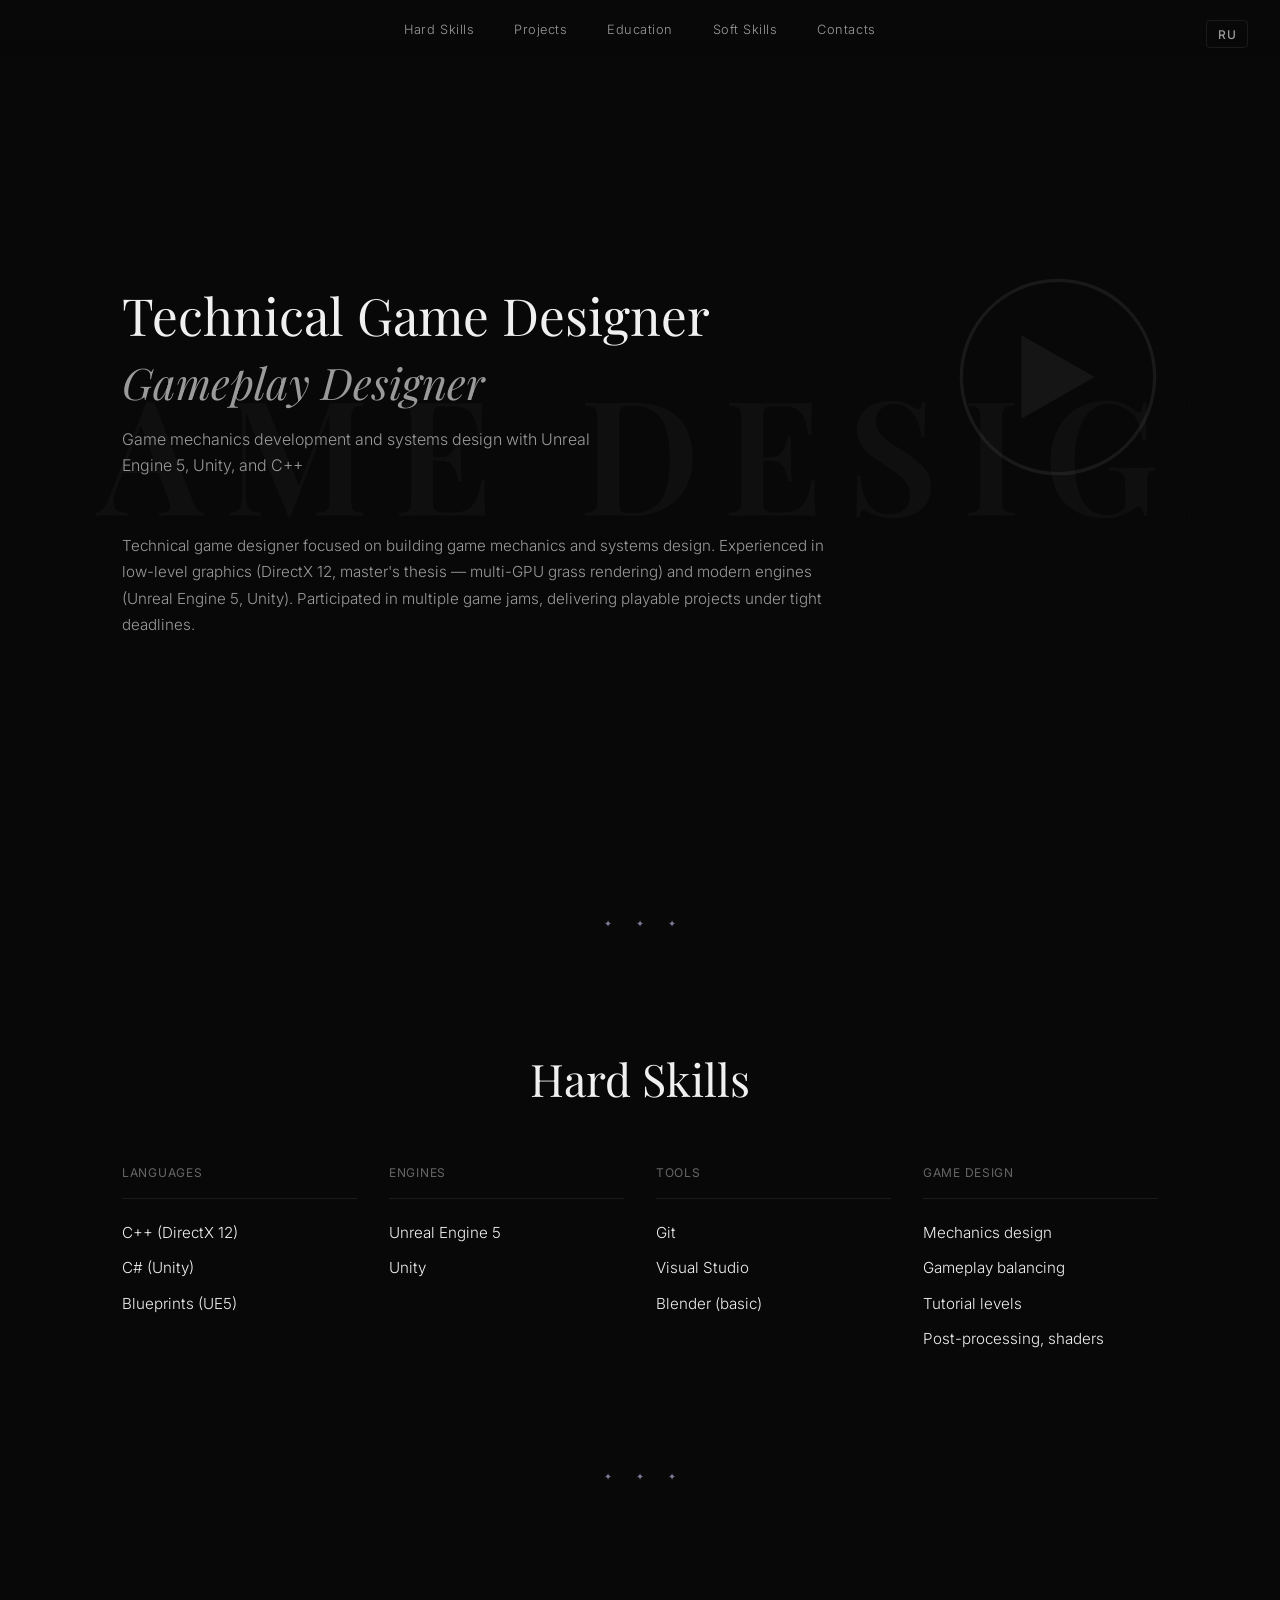
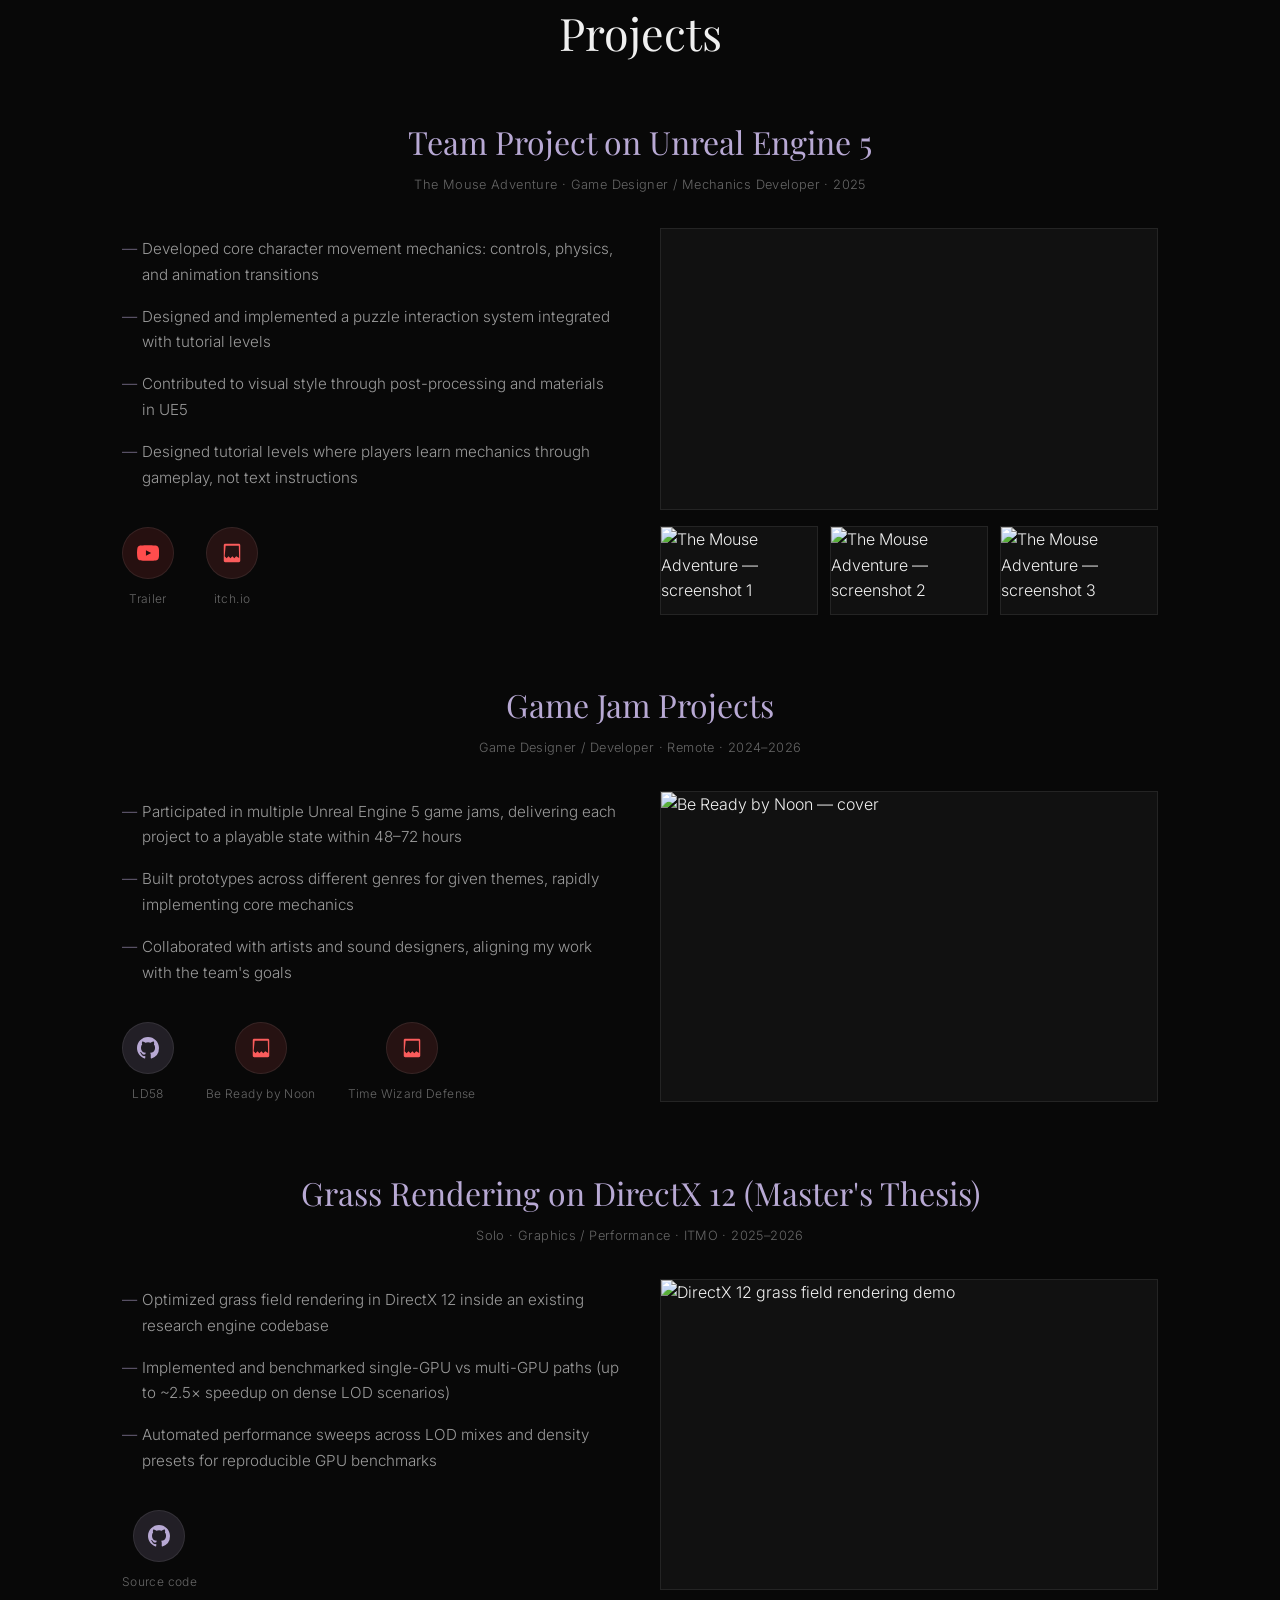
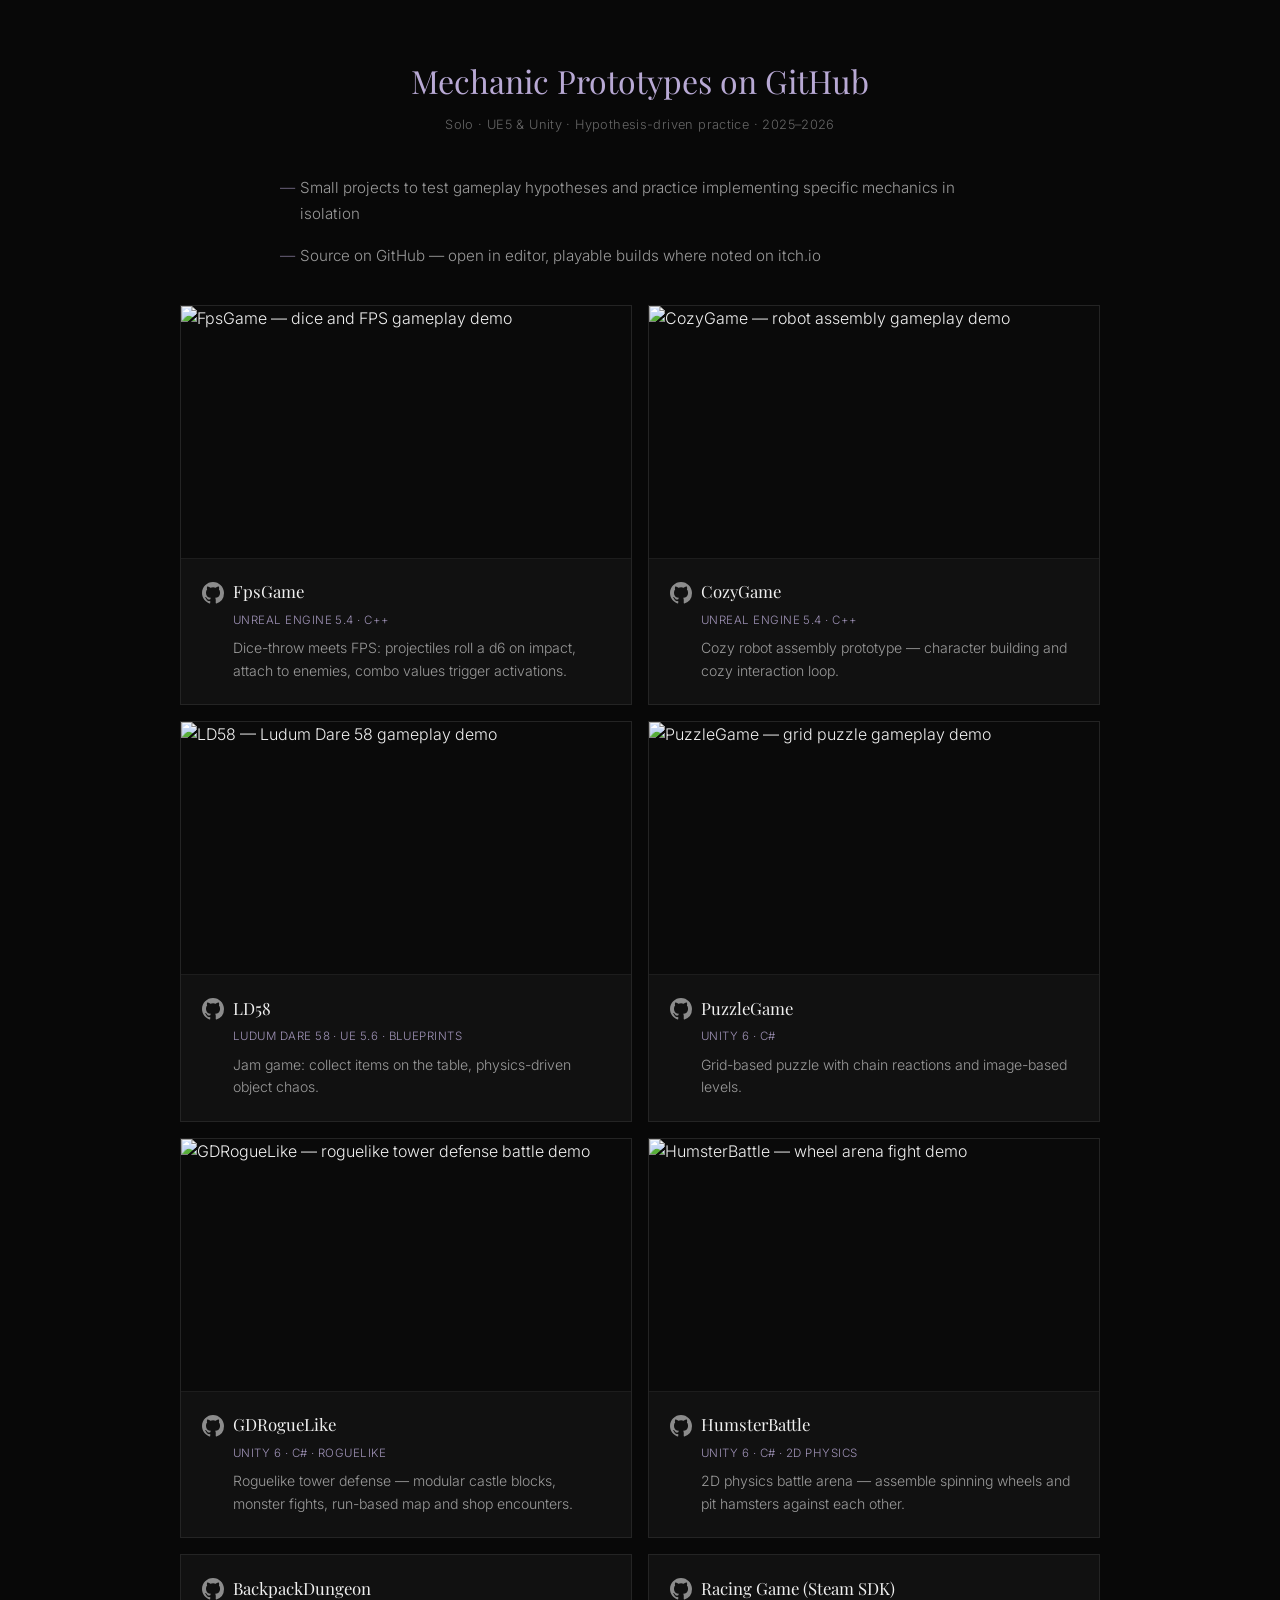
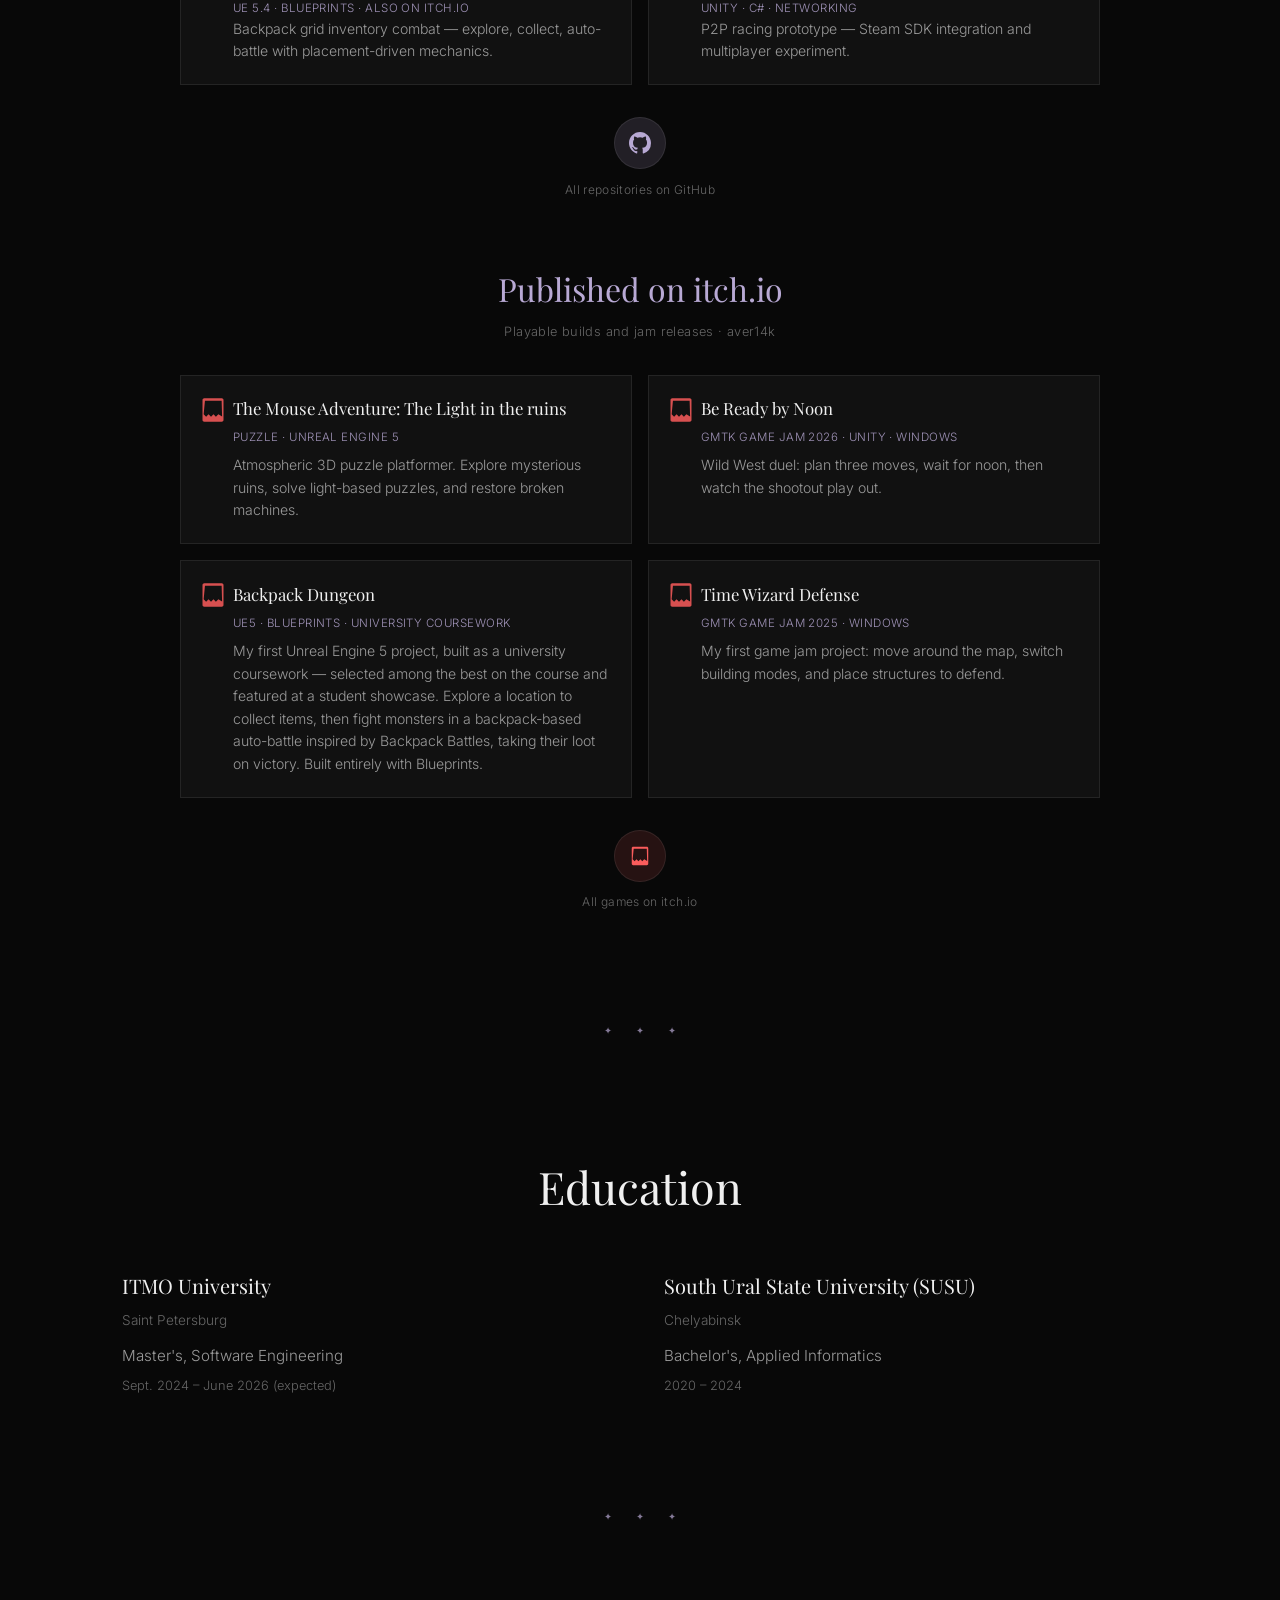
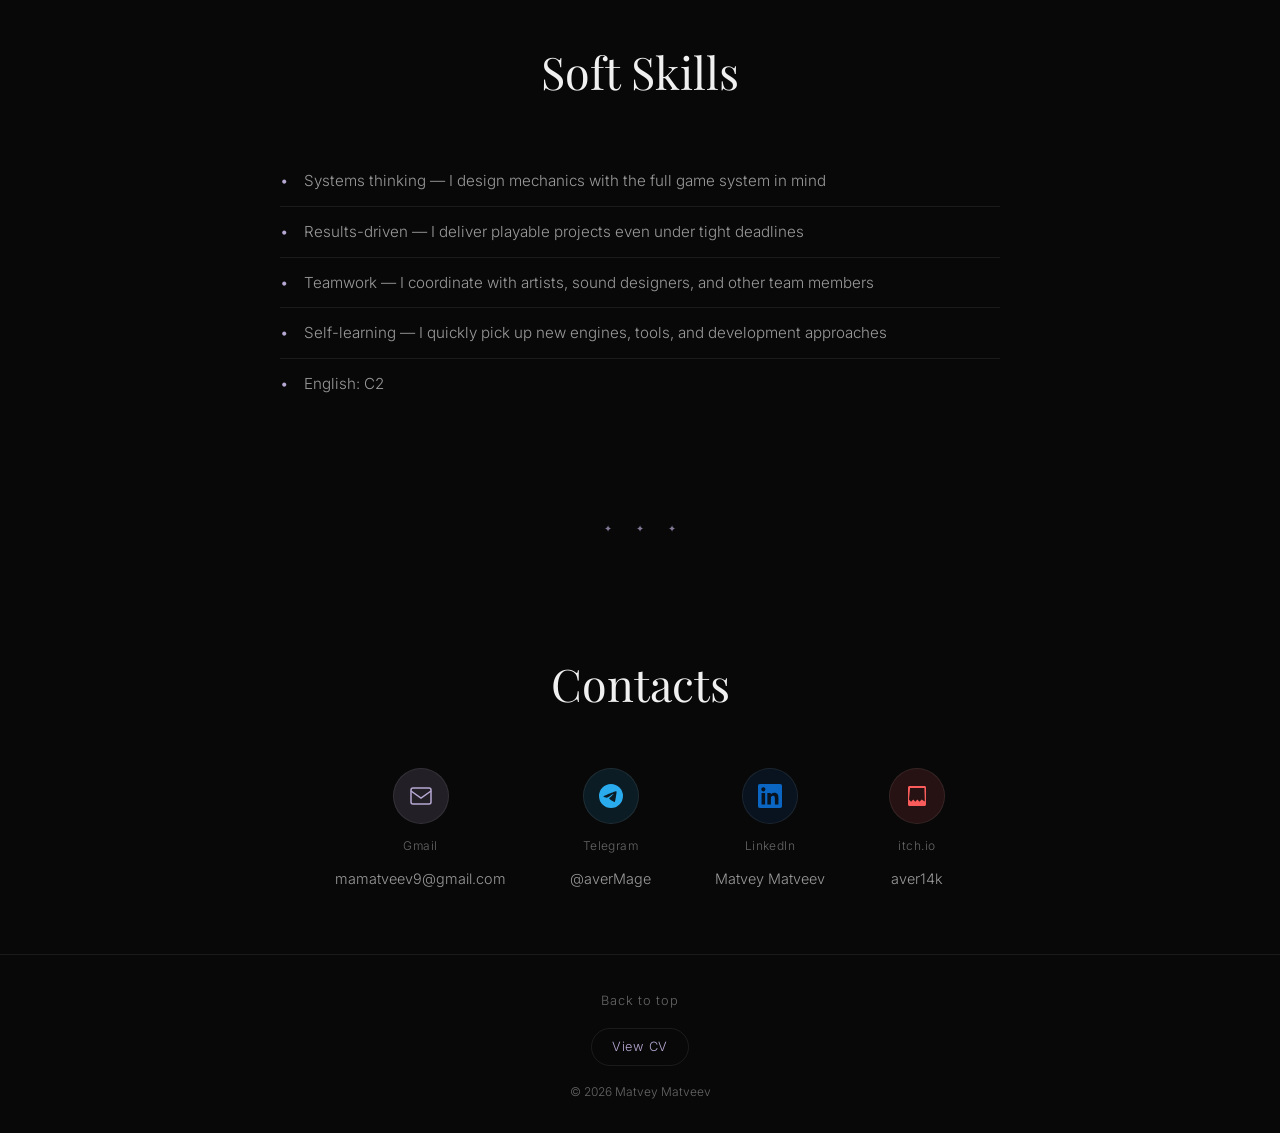
==== index.html @ 239a7ac7 "add new gamejam game mention" ====
<!DOCTYPE html>
<html lang="en">
<head>
  <meta charset="UTF-8">
  <meta name="viewport" content="width=device-width, initial-scale=1.0">
  <meta name="referrer" content="strict-origin-when-cross-origin">
  <title>Matvey Matveev — Gameplay Designer</title>
  <meta name="description" content="Technical game designer focused on game mechanics, Unreal Engine 5, and Unity.">
  <link rel="preconnect" href="https://fonts.googleapis.com">
  <link rel="preconnect" href="https://fonts.gstatic.com" crossorigin>
  <link href="https://fonts.googleapis.com/css2?family=Inter:wght@300;400;500&family=Playfair+Display:ital,wght@0,400;0,600;1,400&display=swap" rel="stylesheet">
  <link rel="stylesheet" href="styles.css">
</head>
<body>
  <header class="header" id="top">
    <button type="button" class="lang-toggle" id="lang-toggle" aria-label="Switch to Russian">RU</button>
    <nav class="nav">
      <a href="#skills" data-i18n-en="Hard Skills" data-i18n-ru="Hard Skills">Hard Skills</a>
      <a href="#projects" data-i18n-en="Projects" data-i18n-ru="Проекты">Projects</a>
      <a href="#education" data-i18n-en="Education" data-i18n-ru="Образование">Education</a>
      <a href="#soft-skills" data-i18n-en="Soft Skills" data-i18n-ru="Soft Skills">Soft Skills</a>
      <a href="#contacts" data-i18n-en="Contacts" data-i18n-ru="Контакты">Contacts</a>
    </nav>
  </header>

  <main>
    <section class="hero">
      <div class="hero__bg-text" aria-hidden="true">GAME DESIGN</div>
      <div class="hero__inner">
        <div class="hero__content">
          <h1 class="hero__title">
            <span data-i18n-en="Technical Game Designer" data-i18n-ru="Технический геймдизайнер">Technical Game Designer</span><br>
            <span class="hero__subtitle" data-i18n-en="Gameplay Designer" data-i18n-ru="Gameplay Designer">Gameplay Designer</span>
          </h1>
          <p class="hero__desc" data-i18n-en="Game mechanics development and systems design with Unreal Engine 5, Unity, and C++" data-i18n-ru="Разработка игровых механик и системный дизайн на Unreal Engine 5, Unity и C++">Game mechanics development and systems design with Unreal Engine 5, Unity, and C++</p>
        </div>
        <div class="hero__logo" aria-hidden="true">
          <svg viewBox="0 0 120 120" fill="none" xmlns="http://www.w3.org/2000/svg">
            <circle cx="60" cy="60" r="58" stroke="currentColor" stroke-width="2" opacity="0.3"/>
            <path d="M38 35 L82 60 L38 85 Z" fill="currentColor" opacity="0.25"/>
          </svg>
        </div>
      </div>
      <p class="hero__bio" data-i18n-en="Technical game designer focused on building game mechanics and systems design. Experienced in low-level graphics (DirectX 12, master's thesis — multi-GPU grass rendering) and modern engines (Unreal Engine 5, Unity). Participated in multiple game jams, delivering playable projects under tight deadlines." data-i18n-ru="Технический геймдизайнер с фокусом на разработку игровых механик и системный дизайн. Имею опыт низкоуровневой графики (DirectX 12, диплом — multi-GPU рендер травы) и работы с современными движками (Unreal Engine 5, Unity). Участвовал в нескольких геймджемах, где доводил проекты до играбельного состояния в условиях жёстких дедлайнов.">Technical game designer focused on building game mechanics and systems design. Experienced in low-level graphics (DirectX 12, master's thesis — multi-GPU grass rendering) and modern engines (Unreal Engine 5, Unity). Participated in multiple game jams, delivering playable projects under tight deadlines.</p>
    </section>

    <div class="divider" aria-hidden="true">
      <span>✦</span><span>✦</span><span>✦</span>
    </div>

    <section class="section" id="skills">
      <h2 class="section__title" data-i18n-en="Hard Skills" data-i18n-ru="Hard Skills">Hard Skills</h2>
      <div class="skills-grid">
        <div class="skills-col">
          <h3 class="skills-col__head" data-i18n-en="Languages" data-i18n-ru="Языки">Languages</h3>
          <ul>
            <li>C++ (DirectX 12)</li>
            <li>C# (Unity)</li>
            <li>Blueprints (UE5)</li>
          </ul>
        </div>
        <div class="skills-col">
          <h3 class="skills-col__head" data-i18n-en="Engines" data-i18n-ru="Движки">Engines</h3>
          <ul>
            <li>Unreal Engine 5</li>
            <li>Unity</li>
          </ul>
        </div>
        <div class="skills-col">
          <h3 class="skills-col__head" data-i18n-en="Tools" data-i18n-ru="Инструменты">Tools</h3>
          <ul>
            <li>Git</li>
            <li>Visual Studio</li>
            <li data-i18n-en="Blender (basic)" data-i18n-ru="Blender (базово)">Blender (basic)</li>
          </ul>
        </div>
        <div class="skills-col">
          <h3 class="skills-col__head" data-i18n-en="Game Design" data-i18n-ru="Геймдизайн">Game Design</h3>
          <ul>
            <li data-i18n-en="Mechanics design" data-i18n-ru="Проектирование механик">Mechanics design</li>
            <li data-i18n-en="Gameplay balancing" data-i18n-ru="Балансировка геймплея">Gameplay balancing</li>
            <li data-i18n-en="Tutorial levels" data-i18n-ru="Обучающие уровни">Tutorial levels</li>
            <li data-i18n-en="Post-processing, shaders" data-i18n-ru="Пост-процессинг, шейдеры">Post-processing, shaders</li>
          </ul>
        </div>
      </div>
    </section>

    <div class="divider" aria-hidden="true">
      <span>✦</span><span>✦</span><span>✦</span>
    </div>

    <section class="section" id="projects">
      <h2 class="section__title" data-i18n-en="Projects" data-i18n-ru="Проекты">Projects</h2>

      <article class="project project--featured">
        <h3 class="project__title" data-i18n-en="Team Project on Unreal Engine 5" data-i18n-ru="Командный проект на Unreal Engine 5">Team Project on Unreal Engine 5</h3>
        <div class="project__meta" data-i18n-en="The Mouse Adventure · Game Designer / Mechanics Developer · 2025" data-i18n-ru="The Mouse Adventure · Геймдизайнер / Разработчик механик · 2025">The Mouse Adventure · Game Designer / Mechanics Developer · 2025</div>
        <div class="project__grid">
          <div class="project__body">
            <ul class="project__list">
              <li data-i18n-en="Developed core character movement mechanics: controls, physics, and animation transitions" data-i18n-ru="Разработал ключевые механики передвижения персонажа: управление, физика и анимационные переходы">Developed core character movement mechanics: controls, physics, and animation transitions</li>
              <li data-i18n-en="Designed and implemented a puzzle interaction system integrated with tutorial levels" data-i18n-ru="Спроектировал и реализовал систему взаимодействия с головоломками и пазлами">Designed and implemented a puzzle interaction system integrated with tutorial levels</li>
              <li data-i18n-en="Contributed to visual style through post-processing and materials in UE5" data-i18n-ru="Участвовал в настройке визуального стиля через пост-процессинг и материалы в UE5">Contributed to visual style through post-processing and materials in UE5</li>
              <li data-i18n-en="Designed tutorial levels where players learn mechanics through gameplay, not text instructions" data-i18n-ru="Создал дизайн обучающих уровней — игрок осваивает механики через геймплей, а не текстовые инструкции">Designed tutorial levels where players learn mechanics through gameplay, not text instructions</li>
            </ul>
            <div class="project__links">
              <a href="https://www.youtube.com/watch?v=fF6nsVLADtg" class="project-link" target="_blank" rel="noopener noreferrer">
                <span class="project-link__icon project-link__icon--youtube" aria-hidden="true">
                  <svg viewBox="0 0 24 24" fill="currentColor"><path d="M23.5 6.2a3 3 0 00-2.1-2.1C19.5 3.5 12 3.5 12 3.5s-7.5 0-9.4.6A3 3 0 00.5 6.2 31.5 31.5 0 000 12a31.5 31.5 0 00.6 5.8 3 3 0 002.1 2.1c1.9.6 9.4.6 9.4.6s7.5 0 9.4-.6a3 3 0 002.1-2.1 31.5 31.5 0 00.6-5.8 31.5 31.5 0 00-.6-5.8zM9.75 15.02V8.98L15.5 12l-5.75 3.02z"/></svg>
                </span>
                <span data-i18n-en="Trailer" data-i18n-ru="Трейлер">Trailer</span>
              </a>
              <a href="https://aver14k.itch.io/the-mouse-adventure-the-light-in-the-ruins" class="project-link" target="_blank" rel="noopener noreferrer">
                <span class="project-link__icon project-link__icon--itch" aria-hidden="true">
                  <svg viewBox="0 0 24 24" fill="currentColor"><path d="M4.5 2C3.67 2 3 2.67 3 3.5v17c0 .83.67 1.5 1.5 1.5h15c.83 0 1.5-.67 1.5-1.5v-17c0-.83-.67-1.5-1.5-1.5h-15zm1.1 2h13.8l.4 13.5-3.2-1.9-2.1 2.2-2.1-2.2-2.1 2.2-2.1-2.2-2.1 2.2-2.1-2.2L5.1 4z"/></svg>
                </span>
                <span data-i18n-en="itch.io" data-i18n-ru="itch.io">itch.io</span>
              </a>
            </div>
          </div>
          <div class="project__media">
            <div class="video-wrapper">
              <iframe
                src="https://www.youtube.com/embed/fF6nsVLADtg?rel=0&html5=1"
                title="Team project on Unreal Engine 5 trailer"
                data-i18n-title-en="Team project on Unreal Engine 5 trailer"
                data-i18n-title-ru="Трейлер командного проекта на Unreal Engine 5"
                allow="accelerometer; autoplay; clipboard-write; encrypted-media; gyroscope; picture-in-picture; web-share"
                allowfullscreen
                referrerpolicy="strict-origin-when-cross-origin"
              ></iframe>
            </div>
            <div class="project__gallery project__gallery--compact">
              <img src="https://img.youtube.com/vi/fF6nsVLADtg/maxresdefault.jpg" alt="The Mouse Adventure — screenshot 1" loading="lazy">
              <img src="https://img.youtube.com/vi/fF6nsVLADtg/1.jpg" alt="The Mouse Adventure — screenshot 2" loading="lazy">
              <img src="https://img.youtube.com/vi/fF6nsVLADtg/2.jpg" alt="The Mouse Adventure — screenshot 3" loading="lazy">
            </div>
          </div>
        </div>
      </article>

      <article class="project">
        <h3 class="project__title" data-i18n-en="Game Jam Projects" data-i18n-ru="Геймджем-проекты">Game Jam Projects</h3>
        <div class="project__meta" data-i18n-en="Game Designer / Developer · Remote · 2024–2026" data-i18n-ru="Геймдизайнер / Разработчик · Удалённо · 2024–2026">Game Designer / Developer · Remote · 2024–2026</div>
        <div class="project__grid">
          <div class="project__body">
            <ul class="project__list">
              <li data-i18n-en="Participated in multiple Unreal Engine 5 game jams, delivering each project to a playable state within 48–72 hours" data-i18n-ru="Участвовал в нескольких геймджемах на Unreal Engine 5, каждый проект доведён до играбельного состояния за 48–72 часа">Participated in multiple Unreal Engine 5 game jams, delivering each project to a playable state within 48–72 hours</li>
              <li data-i18n-en="Built prototypes across different genres for given themes, rapidly implementing core mechanics" data-i18n-ru="Разрабатывал прототипы в разных жанрах под заданные темы, быстро реализуя ключевые механики">Built prototypes across different genres for given themes, rapidly implementing core mechanics</li>
              <li data-i18n-en="Collaborated with artists and sound designers, aligning my work with the team's goals" data-i18n-ru="Работал в команде, синхронизируя свою часть с задачами художников и звукорежиссёров">Collaborated with artists and sound designers, aligning my work with the team's goals</li>
            </ul>
            <div class="project__links">
              <a href="https://github.com/averseble/LD58" class="project-link" target="_blank" rel="noopener noreferrer">
                <span class="project-link__icon" aria-hidden="true">
                  <svg viewBox="0 0 24 24" fill="currentColor"><path d="M12 0C5.37 0 0 5.37 0 12c0 5.3 3.44 9.8 8.2 11.39.6.11.82-.26.82-.58 0-.29-.01-1.05-.02-2.06-3.34.73-4.04-1.61-4.04-1.61-.55-1.39-1.34-1.76-1.34-1.76-1.1-.75.08-.74.08-.74 1.22.09 1.86 1.25 1.86 1.25 1.08 1.85 2.83 1.32 3.52 1.01.11-.78.42-1.32.76-1.62-2.67-.3-5.47-1.33-5.47-5.93 0-1.31.47-2.38 1.24-3.22-.12-.3-.54-1.52.12-3.17 0 0 1.01-.32 3.3 1.23a11.5 11.5 0 016 0c2.29-1.55 3.3-1.23 3.3-1.23.66 1.65.24 2.87.12 3.17.77.84 1.24 1.91 1.24 3.22 0 4.61-2.81 5.62-5.49 5.92.43.37.81 1.1.81 2.22 0 1.6-.01 2.9-.01 3.3 0 .32.22.69.83.58A12.01 12.01 0 0024 12c0-6.63-5.37-12-12-12z"/></svg>
                </span>
                <span>LD58</span>
              </a>
              <a href="https://aver14k.itch.io/be-ready-by-noon" class="project-link" target="_blank" rel="noopener noreferrer">
                <span class="project-link__icon project-link__icon--itch" aria-hidden="true">
                  <svg viewBox="0 0 24 24" fill="currentColor"><path d="M4.5 2C3.67 2 3 2.67 3 3.5v17c0 .83.67 1.5 1.5 1.5h15c.83 0 1.5-.67 1.5-1.5v-17c0-.83-.67-1.5-1.5-1.5h-15zm1.1 2h13.8l.4 13.5-3.2-1.9-2.1 2.2-2.1-2.2-2.1 2.2-2.1-2.2-2.1 2.2-2.1-2.2L5.1 4z"/></svg>
                </span>
                <span>Be Ready by Noon</span>
              </a>
              <a href="https://aver14k.itch.io/time-wizard-defense" class="project-link" target="_blank" rel="noopener noreferrer">
                <span class="project-link__icon project-link__icon--itch" aria-hidden="true">
                  <svg viewBox="0 0 24 24" fill="currentColor"><path d="M4.5 2C3.67 2 3 2.67 3 3.5v17c0 .83.67 1.5 1.5 1.5h15c.83 0 1.5-.67 1.5-1.5v-17c0-.83-.67-1.5-1.5-1.5h-15zm1.1 2h13.8l.4 13.5-3.2-1.9-2.1 2.2-2.1-2.2-2.1 2.2-2.1-2.2-2.1 2.2-2.1-2.2L5.1 4z"/></svg>
                </span>
                <span>Time Wizard Defense</span>
              </a>
            </div>
          </div>
          <div class="project__media">
            <div class="project__gallery project__gallery--single">
              <img src="https://img.itch.zone/aW1nLzI4ODA3MzA0LnBuZw==/original/D%2Bcecv.png" alt="Be Ready by Noon — cover" loading="lazy">
            </div>
          </div>
        </div>
      </article>

      <article class="project">
        <h3 class="project__title" data-i18n-en="Grass Rendering on DirectX 12 (Master's Thesis)" data-i18n-ru="Рендеринг травы на DirectX 12 (диплом)">Grass Rendering on DirectX 12 (Master's Thesis)</h3>
        <div class="project__meta" data-i18n-en="Solo · Graphics / Performance · ITMO · 2025–2026" data-i18n-ru="Самостоятельно · Графика / Производительность · ИТМО · 2025–2026">Solo · Graphics / Performance · ITMO · 2025–2026</div>
        <div class="project__grid">
          <div class="project__body">
            <ul class="project__list">
              <li data-i18n-en="Optimized grass field rendering in DirectX 12 inside an existing research engine codebase" data-i18n-ru="Оптимизировал рендеринг травяных полей на DirectX 12 в чужом исследовательском движке">Optimized grass field rendering in DirectX 12 inside an existing research engine codebase</li>
              <li data-i18n-en="Implemented and benchmarked single-GPU vs multi-GPU paths (up to ~2.5× speedup on dense LOD scenarios)" data-i18n-ru="Реализовал и сравнил single-GPU и multi-GPU (до ~2.5× на плотных LOD-сценариях)">Implemented and benchmarked single-GPU vs multi-GPU paths (up to ~2.5× speedup on dense LOD scenarios)</li>
              <li data-i18n-en="Automated performance sweeps across LOD mixes and density presets for reproducible GPU benchmarks" data-i18n-ru="Автоматизировал perf-sweep по LOD и плотности для воспроизводимых GPU-бенчмарков">Automated performance sweeps across LOD mixes and density presets for reproducible GPU benchmarks</li>
            </ul>
            <div class="project__links">
              <a href="https://github.com/averseble/Multi-GPU-Render-DX12-master" class="project-link" target="_blank" rel="noopener noreferrer">
                <span class="project-link__icon" aria-hidden="true">
                  <svg viewBox="0 0 24 24" fill="currentColor"><path d="M12 0C5.37 0 0 5.37 0 12c0 5.3 3.44 9.8 8.2 11.39.6.11.82-.26.82-.58 0-.29-.01-1.05-.02-2.06-3.34.73-4.04-1.61-4.04-1.61-.55-1.39-1.34-1.76-1.34-1.76-1.1-.75.08-.74.08-.74 1.22.09 1.86 1.25 1.86 1.25 1.08 1.85 2.83 1.32 3.52 1.01.11-.78.42-1.32.76-1.62-2.67-.3-5.47-1.33-5.47-5.93 0-1.31.47-2.38 1.24-3.22-.12-.3-.54-1.52.12-3.17 0 0 1.01-.32 3.3 1.23a11.5 11.5 0 016 0c2.29-1.55 3.3-1.23 3.3-1.23.66 1.65.24 2.87.12 3.17.77.84 1.24 1.91 1.24 3.22 0 4.61-2.81 5.62-5.49 5.92.43.37.81 1.1.81 2.22 0 1.6-.01 2.9-.01 3.3 0 .32.22.69.83.58A12.01 12.01 0 0024 12c0-6.63-5.37-12-12-12z"/></svg>
                </span>
                <span data-i18n-en="Source code" data-i18n-ru="Исходный код">Source code</span>
              </a>
            </div>
          </div>
          <div class="project__media">
            <div class="project__gallery project__gallery--single">
              <img src="https://github.com/user-attachments/assets/408b4aaf-7d13-4f00-9cfc-66b44cdf1a80" alt="DirectX 12 grass field rendering demo" loading="lazy">
            </div>
          </div>
        </div>
      </article>

      <article class="project">
        <h3 class="project__title" data-i18n-en="Mechanic Prototypes on GitHub" data-i18n-ru="Прототипы механик на GitHub">Mechanic Prototypes on GitHub</h3>
        <div class="project__meta" data-i18n-en="Solo · UE5 &amp; Unity · Hypothesis-driven practice · 2025–2026" data-i18n-ru="Самостоятельно · UE5 и Unity · Проверка гипотез · 2025–2026">Solo · UE5 &amp; Unity · Hypothesis-driven practice · 2025–2026</div>
        <div class="project__body project__body--full">
          <ul class="project__list">
            <li data-i18n-en="Small projects to test gameplay hypotheses and practice implementing specific mechanics in isolation" data-i18n-ru="Небольшие проекты для проверки гипотез и отработки конкретных механик в изоляции">Small projects to test gameplay hypotheses and practice implementing specific mechanics in isolation</li>
            <li data-i18n-en="Source on GitHub — open in editor, playable builds where noted on itch.io" data-i18n-ru="Исходники на GitHub — открываются в редакторе, играбельные сборки где указано на itch.io">Source on GitHub — open in editor, playable builds where noted on itch.io</li>
          </ul>
        </div>
        <div class="repo-grid">
          <a href="https://github.com/averseble/FpsGame" class="repo-card" target="_blank" rel="noopener noreferrer">
            <div class="repo-card__media">
              <img src="https://raw.githubusercontent.com/averseble/FpsGame/main/screenshots/fpsGif.gif" alt="FpsGame — dice and FPS gameplay demo" loading="lazy">
            </div>
            <div class="repo-card__body">
              <span class="repo-card__badge" aria-hidden="true">
                <svg viewBox="0 0 24 24" fill="currentColor"><path d="M12 0C5.37 0 0 5.37 0 12c0 5.3 3.44 9.8 8.2 11.39.6.11.82-.26.82-.58 0-.29-.01-1.05-.02-2.06-3.34.73-4.04-1.61-4.04-1.61-.55-1.39-1.34-1.76-1.34-1.76-1.1-.75.08-.74.08-.74 1.22.09 1.86 1.25 1.86 1.25 1.08 1.85 2.83 1.32 3.52 1.01.11-.78.42-1.32.76-1.62-2.67-.3-5.47-1.33-5.47-5.93 0-1.31.47-2.38 1.24-3.22-.12-.3-.54-1.52.12-3.17 0 0 1.01-.32 3.3 1.23a11.5 11.5 0 016 0c2.29-1.55 3.3-1.23 3.3-1.23.66 1.65.24 2.87.12 3.17.77.84 1.24 1.91 1.24 3.22 0 4.61-2.81 5.62-5.49 5.92.43.37.81 1.1.81 2.22 0 1.6-.01 2.9-.01 3.3 0 .32.22.69.83.58A12.01 12.01 0 0024 12c0-6.63-5.37-12-12-12z"/></svg>
              </span>
              <h4 class="repo-card__title">FpsGame</h4>
              <p class="repo-card__tags" data-i18n-en="Unreal Engine 5.4 · C++" data-i18n-ru="Unreal Engine 5.4 · C++">Unreal Engine 5.4 · C++</p>
              <p class="repo-card__desc" data-i18n-en="Dice-throw meets FPS: projectiles roll a d6 on impact, attach to enemies, combo values trigger activations." data-i18n-ru="Кубик + шутер: снаряды бросают d6 при попадании, крепятся к врагам, комбо значений запускает эффекты.">Dice-throw meets FPS: projectiles roll a d6 on impact, attach to enemies, combo values trigger activations.</p>
            </div>
          </a>
          <a href="https://github.com/averseble/CozyGame" class="repo-card" target="_blank" rel="noopener noreferrer">
            <div class="repo-card__media">
              <img src="https://raw.githubusercontent.com/averseble/CozyGame/main/screenshots/cozyDemoGif.gif" alt="CozyGame — robot assembly gameplay demo" loading="lazy">
            </div>
            <div class="repo-card__body">
              <span class="repo-card__badge" aria-hidden="true">
                <svg viewBox="0 0 24 24" fill="currentColor"><path d="M12 0C5.37 0 0 5.37 0 12c0 5.3 3.44 9.8 8.2 11.39.6.11.82-.26.82-.58 0-.29-.01-1.05-.02-2.06-3.34.73-4.04-1.61-4.04-1.61-.55-1.39-1.34-1.76-1.34-1.76-1.1-.75.08-.74.08-.74 1.22.09 1.86 1.25 1.86 1.25 1.08 1.85 2.83 1.32 3.52 1.01.11-.78.42-1.32.76-1.62-2.67-.3-5.47-1.33-5.47-5.93 0-1.31.47-2.38 1.24-3.22-.12-.3-.54-1.52.12-3.17 0 0 1.01-.32 3.3 1.23a11.5 11.5 0 016 0c2.29-1.55 3.3-1.23 3.3-1.23.66 1.65.24 2.87.12 3.17.77.84 1.24 1.91 1.24 3.22 0 4.61-2.81 5.62-5.49 5.92.43.37.81 1.1.81 2.22 0 1.6-.01 2.9-.01 3.3 0 .32.22.69.83.58A12.01 12.01 0 0024 12c0-6.63-5.37-12-12-12z"/></svg>
              </span>
              <h4 class="repo-card__title">CozyGame</h4>
              <p class="repo-card__tags" data-i18n-en="Unreal Engine 5.4 · C++" data-i18n-ru="Unreal Engine 5.4 · C++">Unreal Engine 5.4 · C++</p>
              <p class="repo-card__desc" data-i18n-en="Cozy robot assembly prototype — character building and cozy interaction loop." data-i18n-ru="Уютный прототип сборки робота — конструирование персонажа и cozy-геймплей.">Cozy robot assembly prototype — character building and cozy interaction loop.</p>
            </div>
          </a>
          <a href="https://github.com/averseble/LD58" class="repo-card" target="_blank" rel="noopener noreferrer">
            <div class="repo-card__media">
              <img src="https://raw.githubusercontent.com/averseble/LD58/main/ld58%20gif.gif" alt="LD58 — Ludum Dare 58 gameplay demo" loading="lazy">
            </div>
            <div class="repo-card__body">
              <span class="repo-card__badge" aria-hidden="true">
                <svg viewBox="0 0 24 24" fill="currentColor"><path d="M12 0C5.37 0 0 5.37 0 12c0 5.3 3.44 9.8 8.2 11.39.6.11.82-.26.82-.58 0-.29-.01-1.05-.02-2.06-3.34.73-4.04-1.61-4.04-1.61-.55-1.39-1.34-1.76-1.34-1.76-1.1-.75.08-.74.08-.74 1.22.09 1.86 1.25 1.86 1.25 1.08 1.85 2.83 1.32 3.52 1.01.11-.78.42-1.32.76-1.62-2.67-.3-5.47-1.33-5.47-5.93 0-1.31.47-2.38 1.24-3.22-.12-.3-.54-1.52.12-3.17 0 0 1.01-.32 3.3 1.23a11.5 11.5 0 016 0c2.29-1.55 3.3-1.23 3.3-1.23.66 1.65.24 2.87.12 3.17.77.84 1.24 1.91 1.24 3.22 0 4.61-2.81 5.62-5.49 5.92.43.37.81 1.1.81 2.22 0 1.6-.01 2.9-.01 3.3 0 .32.22.69.83.58A12.01 12.01 0 0024 12c0-6.63-5.37-12-12-12z"/></svg>
              </span>
              <h4 class="repo-card__title">LD58</h4>
              <p class="repo-card__tags" data-i18n-en="Ludum Dare 58 · UE 5.6 · Blueprints" data-i18n-ru="Ludum Dare 58 · UE 5.6 · Blueprints">Ludum Dare 58 · UE 5.6 · Blueprints</p>
              <p class="repo-card__desc" data-i18n-en="Jam game: collect items on the table, physics-driven object chaos." data-i18n-ru="Джем: сбор предметов на столе, физический хаос объектов.">Jam game: collect items on the table, physics-driven object chaos.</p>
            </div>
          </a>
          <a href="https://github.com/averseble/PuzzleGame" class="repo-card" target="_blank" rel="noopener noreferrer">
            <div class="repo-card__media">
              <img src="https://raw.githubusercontent.com/averseble/PuzzleGame/main/screenshots/puzzleDemo.gif" alt="PuzzleGame — grid puzzle gameplay demo" loading="lazy">
            </div>
            <div class="repo-card__body">
              <span class="repo-card__badge" aria-hidden="true">
                <svg viewBox="0 0 24 24" fill="currentColor"><path d="M12 0C5.37 0 0 5.37 0 12c0 5.3 3.44 9.8 8.2 11.39.6.11.82-.26.82-.58 0-.29-.01-1.05-.02-2.06-3.34.73-4.04-1.61-4.04-1.61-.55-1.39-1.34-1.76-1.34-1.76-1.1-.75.08-.74.08-.74 1.22.09 1.86 1.25 1.86 1.25 1.08 1.85 2.83 1.32 3.52 1.01.11-.78.42-1.32.76-1.62-2.67-.3-5.47-1.33-5.47-5.93 0-1.31.47-2.38 1.24-3.22-.12-.3-.54-1.52.12-3.17 0 0 1.01-.32 3.3 1.23a11.5 11.5 0 016 0c2.29-1.55 3.3-1.23 3.3-1.23.66 1.65.24 2.87.12 3.17.77.84 1.24 1.91 1.24 3.22 0 4.61-2.81 5.62-5.49 5.92.43.37.81 1.1.81 2.22 0 1.6-.01 2.9-.01 3.3 0 .32.22.69.83.58A12.01 12.01 0 0024 12c0-6.63-5.37-12-12-12z"/></svg>
              </span>
              <h4 class="repo-card__title">PuzzleGame</h4>
              <p class="repo-card__tags" data-i18n-en="Unity 6 · C#" data-i18n-ru="Unity 6 · C#">Unity 6 · C#</p>
              <p class="repo-card__desc" data-i18n-en="Grid-based puzzle with chain reactions and image-based levels." data-i18n-ru="Сеточная головоломка с цепными реакциями и уровнями на основе изображений.">Grid-based puzzle with chain reactions and image-based levels.</p>
            </div>
          </a>
          <a href="https://github.com/averseble/GDRogueLike" class="repo-card" target="_blank" rel="noopener noreferrer">
            <div class="repo-card__media">
              <img src="https://raw.githubusercontent.com/averseble/GDRogueLike/main/screenshots/battleDemo.gif" alt="GDRogueLike — roguelike tower defense battle demo" loading="lazy">
            </div>
            <div class="repo-card__body">
              <span class="repo-card__badge" aria-hidden="true">
                <svg viewBox="0 0 24 24" fill="currentColor"><path d="M12 0C5.37 0 0 5.37 0 12c0 5.3 3.44 9.8 8.2 11.39.6.11.82-.26.82-.58 0-.29-.01-1.05-.02-2.06-3.34.73-4.04-1.61-4.04-1.61-.55-1.39-1.34-1.76-1.34-1.76-1.1-.75.08-.74.08-.74 1.22.09 1.86 1.25 1.86 1.25 1.08 1.85 2.83 1.32 3.52 1.01.11-.78.42-1.32.76-1.62-2.67-.3-5.47-1.33-5.47-5.93 0-1.31.47-2.38 1.24-3.22-.12-.3-.54-1.52.12-3.17 0 0 1.01-.32 3.3 1.23a11.5 11.5 0 016 0c2.29-1.55 3.3-1.23 3.3-1.23.66 1.65.24 2.87.12 3.17.77.84 1.24 1.91 1.24 3.22 0 4.61-2.81 5.62-5.49 5.92.43.37.81 1.1.81 2.22 0 1.6-.01 2.9-.01 3.3 0 .32.22.69.83.58A12.01 12.01 0 0024 12c0-6.63-5.37-12-12-12z"/></svg>
              </span>
              <h4 class="repo-card__title">GDRogueLike</h4>
              <p class="repo-card__tags" data-i18n-en="Unity 6 · C# · roguelike" data-i18n-ru="Unity 6 · C# · roguelike">Unity 6 · C# · roguelike</p>
              <p class="repo-card__desc" data-i18n-en="Roguelike tower defense — modular castle blocks, monster fights, run-based map and shop encounters." data-i18n-ru="Roguelike tower defense — модульный замок из блоков, бои с монстрами, карта рана и магазины.">Roguelike tower defense — modular castle blocks, monster fights, run-based map and shop encounters.</p>
            </div>
          </a>
          <a href="https://github.com/averseble/HumsterBattle" class="repo-card" target="_blank" rel="noopener noreferrer">
            <div class="repo-card__media">
              <img src="https://raw.githubusercontent.com/averseble/HumsterBattle/main/screenshots/wheelFight.gif" alt="HumsterBattle — wheel arena fight demo" loading="lazy">
            </div>
            <div class="repo-card__body">
              <span class="repo-card__badge" aria-hidden="true">
                <svg viewBox="0 0 24 24" fill="currentColor"><path d="M12 0C5.37 0 0 5.37 0 12c0 5.3 3.44 9.8 8.2 11.39.6.11.82-.26.82-.58 0-.29-.01-1.05-.02-2.06-3.34.73-4.04-1.61-4.04-1.61-.55-1.39-1.34-1.76-1.34-1.76-1.1-.75.08-.74.08-.74 1.22.09 1.86 1.25 1.86 1.25 1.08 1.85 2.83 1.32 3.52 1.01.11-.78.42-1.32.76-1.62-2.67-.3-5.47-1.33-5.47-5.93 0-1.31.47-2.38 1.24-3.22-.12-.3-.54-1.52.12-3.17 0 0 1.01-.32 3.3 1.23a11.5 11.5 0 016 0c2.29-1.55 3.3-1.23 3.3-1.23.66 1.65.24 2.87.12 3.17.77.84 1.24 1.91 1.24 3.22 0 4.61-2.81 5.62-5.49 5.92.43.37.81 1.1.81 2.22 0 1.6-.01 2.9-.01 3.3 0 .32.22.69.83.58A12.01 12.01 0 0024 12c0-6.63-5.37-12-12-12z"/></svg>
              </span>
              <h4 class="repo-card__title">HumsterBattle</h4>
              <p class="repo-card__tags" data-i18n-en="Unity 6 · C# · 2D physics" data-i18n-ru="Unity 6 · C# · 2D физика">Unity 6 · C# · 2D physics</p>
              <p class="repo-card__desc" data-i18n-en="2D physics battle arena — assemble spinning wheels and pit hamsters against each other." data-i18n-ru="2D-арена на физике — сборка вращающихся колёс и битва хомяков.">2D physics battle arena — assemble spinning wheels and pit hamsters against each other.</p>
            </div>
          </a>
          <a href="https://github.com/averseble/BackpackDungeon" class="repo-card repo-card--compact" target="_blank" rel="noopener noreferrer">
            <span class="repo-card__badge" aria-hidden="true">
              <svg viewBox="0 0 24 24" fill="currentColor"><path d="M12 0C5.37 0 0 5.37 0 12c0 5.3 3.44 9.8 8.2 11.39.6.11.82-.26.82-.58 0-.29-.01-1.05-.02-2.06-3.34.73-4.04-1.61-4.04-1.61-.55-1.39-1.34-1.76-1.34-1.76-1.1-.75.08-.74.08-.74 1.22.09 1.86 1.25 1.86 1.25 1.08 1.85 2.83 1.32 3.52 1.01.11-.78.42-1.32.76-1.62-2.67-.3-5.47-1.33-5.47-5.93 0-1.31.47-2.38 1.24-3.22-.12-.3-.54-1.52.12-3.17 0 0 1.01-.32 3.3 1.23a11.5 11.5 0 016 0c2.29-1.55 3.3-1.23 3.3-1.23.66 1.65.24 2.87.12 3.17.77.84 1.24 1.91 1.24 3.22 0 4.61-2.81 5.62-5.49 5.92.43.37.81 1.1.81 2.22 0 1.6-.01 2.9-.01 3.3 0 .32.22.69.83.58A12.01 12.01 0 0024 12c0-6.63-5.37-12-12-12z"/></svg>
            </span>
            <h4 class="repo-card__title">BackpackDungeon</h4>
            <p class="repo-card__tags" data-i18n-en="UE 5.4 · Blueprints · also on itch.io" data-i18n-ru="UE 5.4 · Blueprints · также на itch.io">UE 5.4 · Blueprints · also on itch.io</p>
            <p class="repo-card__desc" data-i18n-en="Backpack grid inventory combat — explore, collect, auto-battle with placement-driven mechanics." data-i18n-ru="Бой с сеточным рюкзаком — исследование, сбор лута, авто-бой с механикой расстановки предметов.">Backpack grid inventory combat — explore, collect, auto-battle with placement-driven mechanics.</p>
          </a>
          <a href="https://github.com/averseble/P2P_SteamSDK_racing-game" class="repo-card repo-card--compact" target="_blank" rel="noopener noreferrer">
            <span class="repo-card__badge" aria-hidden="true">
              <svg viewBox="0 0 24 24" fill="currentColor"><path d="M12 0C5.37 0 0 5.37 0 12c0 5.3 3.44 9.8 8.2 11.39.6.11.82-.26.82-.58 0-.29-.01-1.05-.02-2.06-3.34.73-4.04-1.61-4.04-1.61-.55-1.39-1.34-1.76-1.34-1.76-1.1-.75.08-.74.08-.74 1.22.09 1.86 1.25 1.86 1.25 1.08 1.85 2.83 1.32 3.52 1.01.11-.78.42-1.32.76-1.62-2.67-.3-5.47-1.33-5.47-5.93 0-1.31.47-2.38 1.24-3.22-.12-.3-.54-1.52.12-3.17 0 0 1.01-.32 3.3 1.23a11.5 11.5 0 016 0c2.29-1.55 3.3-1.23 3.3-1.23.66 1.65.24 2.87.12 3.17.77.84 1.24 1.91 1.24 3.22 0 4.61-2.81 5.62-5.49 5.92.43.37.81 1.1.81 2.22 0 1.6-.01 2.9-.01 3.3 0 .32.22.69.83.58A12.01 12.01 0 0024 12c0-6.63-5.37-12-12-12z"/></svg>
            </span>
            <h4 class="repo-card__title" data-i18n-en="Racing Game (Steam SDK)" data-i18n-ru="Гоночная игра (Steam SDK)">Racing Game (Steam SDK)</h4>
            <p class="repo-card__tags" data-i18n-en="Unity · C# · networking" data-i18n-ru="Unity · C# · сеть">Unity · C# · networking</p>
            <p class="repo-card__desc" data-i18n-en="P2P racing prototype — Steam SDK integration and multiplayer experiment." data-i18n-ru="P2P-прототип гонок — интеграция Steam SDK и эксперимент с мультиплеером.">P2P racing prototype — Steam SDK integration and multiplayer experiment.</p>
          </a>
        </div>
        <div class="project__links project__links--center">
          <a href="https://github.com/averseble" class="project-link" target="_blank" rel="noopener noreferrer">
            <span class="project-link__icon" aria-hidden="true">
              <svg viewBox="0 0 24 24" fill="currentColor"><path d="M12 0C5.37 0 0 5.37 0 12c0 5.3 3.44 9.8 8.2 11.39.6.11.82-.26.82-.58 0-.29-.01-1.05-.02-2.06-3.34.73-4.04-1.61-4.04-1.61-.55-1.39-1.34-1.76-1.34-1.76-1.1-.75.08-.74.08-.74 1.22.09 1.86 1.25 1.86 1.25 1.08 1.85 2.83 1.32 3.52 1.01.11-.78.42-1.32.76-1.62-2.67-.3-5.47-1.33-5.47-5.93 0-1.31.47-2.38 1.24-3.22-.12-.3-.54-1.52.12-3.17 0 0 1.01-.32 3.3 1.23a11.5 11.5 0 016 0c2.29-1.55 3.3-1.23 3.3-1.23.66 1.65.24 2.87.12 3.17.77.84 1.24 1.91 1.24 3.22 0 4.61-2.81 5.62-5.49 5.92.43.37.81 1.1.81 2.22 0 1.6-.01 2.9-.01 3.3 0 .32.22.69.83.58A12.01 12.01 0 0024 12c0-6.63-5.37-12-12-12z"/></svg>
            </span>
            <span data-i18n-en="All repositories on GitHub" data-i18n-ru="Все репозитории на GitHub">All repositories on GitHub</span>
          </a>
        </div>
      </article>

      <article class="project">
        <h3 class="project__title" data-i18n-en="Published on itch.io" data-i18n-ru="Опубликовано на itch.io">Published on itch.io</h3>
        <div class="project__meta" data-i18n-en="Playable builds and jam releases · aver14k" data-i18n-ru="Играбельные сборки и джем-проекты · aver14k">Playable builds and jam releases · aver14k</div>
        <div class="itch-grid">
          <a href="https://aver14k.itch.io/the-mouse-adventure-the-light-in-the-ruins" class="itch-card" target="_blank" rel="noopener noreferrer">
            <span class="itch-card__badge" aria-hidden="true">
              <svg viewBox="0 0 24 24" fill="currentColor"><path d="M4.5 2C3.67 2 3 2.67 3 3.5v17c0 .83.67 1.5 1.5 1.5h15c.83 0 1.5-.67 1.5-1.5v-17c0-.83-.67-1.5-1.5-1.5h-15zm1.1 2h13.8l.4 13.5-3.2-1.9-2.1 2.2-2.1-2.2-2.1 2.2-2.1-2.2-2.1 2.2-2.1-2.2L5.1 4z"/></svg>
            </span>
            <h4 class="itch-card__title">The Mouse Adventure: The Light in the ruins</h4>
            <p class="itch-card__tags" data-i18n-en="Puzzle · Unreal Engine 5" data-i18n-ru="Пазл · Unreal Engine 5">Puzzle · Unreal Engine 5</p>
            <p class="itch-card__desc" data-i18n-en="Atmospheric 3D puzzle platformer. Explore mysterious ruins, solve light-based puzzles, and restore broken machines." data-i18n-ru="Атмосферный 3D-пазл-платформер. Исследуйте руины, решайте головоломки со светом и восстанавливайте механизмы.">Atmospheric 3D puzzle platformer. Explore mysterious ruins, solve light-based puzzles, and restore broken machines.</p>
          </a>
          <a href="https://aver14k.itch.io/be-ready-by-noon" class="itch-card" target="_blank" rel="noopener noreferrer">
            <span class="itch-card__badge" aria-hidden="true">
              <svg viewBox="0 0 24 24" fill="currentColor"><path d="M4.5 2C3.67 2 3 2.67 3 3.5v17c0 .83.67 1.5 1.5 1.5h15c.83 0 1.5-.67 1.5-1.5v-17c0-.83-.67-1.5-1.5-1.5h-15zm1.1 2h13.8l.4 13.5-3.2-1.9-2.1 2.2-2.1-2.2-2.1 2.2-2.1-2.2-2.1 2.2-2.1-2.2L5.1 4z"/></svg>
            </span>
            <h4 class="itch-card__title">Be Ready by Noon</h4>
            <p class="itch-card__tags" data-i18n-en="GMTK Game Jam 2026 · Unity · Windows" data-i18n-ru="GMTK Game Jam 2026 · Unity · Windows">GMTK Game Jam 2026 · Unity · Windows</p>
            <p class="itch-card__desc" data-i18n-en="Wild West duel: plan three moves, wait for noon, then watch the shootout play out." data-i18n-ru="Дикий Запад: спланируйте три хода, дождитесь полудня — и смотрите, как разыграется дуэль.">Wild West duel: plan three moves, wait for noon, then watch the shootout play out.</p>
          </a>
          <a href="https://aver14k.itch.io/backpackdungeon" class="itch-card" target="_blank" rel="noopener noreferrer">
            <span class="itch-card__badge" aria-hidden="true">
              <svg viewBox="0 0 24 24" fill="currentColor"><path d="M4.5 2C3.67 2 3 2.67 3 3.5v17c0 .83.67 1.5 1.5 1.5h15c.83 0 1.5-.67 1.5-1.5v-17c0-.83-.67-1.5-1.5-1.5h-15zm1.1 2h13.8l.4 13.5-3.2-1.9-2.1 2.2-2.1-2.2-2.1 2.2-2.1-2.2-2.1 2.2-2.1-2.2L5.1 4z"/></svg>
            </span>
            <h4 class="itch-card__title">Backpack Dungeon</h4>
            <p class="itch-card__tags" data-i18n-en="UE5 · Blueprints · University coursework" data-i18n-ru="UE5 · Blueprints · Курсовая работа">UE5 · Blueprints · University coursework</p>
            <p class="itch-card__desc" data-i18n-en="My first Unreal Engine 5 project, built as a university coursework — selected among the best on the course and featured at a student showcase. Explore a location to collect items, then fight monsters in a backpack-based auto-battle inspired by Backpack Battles, taking their loot on victory. Built entirely with Blueprints." data-i18n-ru="Мой первый проект на Unreal Engine 5 — курсовая работа, выбранная одной из лучших на курсе и показанная на студенческом шоукейсе. Игрок собирает предметы на локации, а затем сражается с монстрами в авто-бою на основе инвентаря (по аналогии с Backpack Battles), забирая их добычу за победу. Полностью реализовано на Blueprints.">My first Unreal Engine 5 project, built as a university coursework — selected among the best on the course and featured at a student showcase. Explore a location to collect items, then fight monsters in a backpack-based auto-battle inspired by Backpack Battles, taking their loot on victory. Built entirely with Blueprints.</p>
          </a>
          <a href="https://aver14k.itch.io/time-wizard-defense" class="itch-card" target="_blank" rel="noopener noreferrer">
            <span class="itch-card__badge" aria-hidden="true">
              <svg viewBox="0 0 24 24" fill="currentColor"><path d="M4.5 2C3.67 2 3 2.67 3 3.5v17c0 .83.67 1.5 1.5 1.5h15c.83 0 1.5-.67 1.5-1.5v-17c0-.83-.67-1.5-1.5-1.5h-15zm1.1 2h13.8l.4 13.5-3.2-1.9-2.1 2.2-2.1-2.2-2.1 2.2-2.1-2.2-2.1 2.2-2.1-2.2L5.1 4z"/></svg>
            </span>
            <h4 class="itch-card__title">Time Wizard Defense</h4>
            <p class="itch-card__tags" data-i18n-en="GMTK Game Jam 2025 · Windows" data-i18n-ru="GMTK Game Jam 2025 · Windows">GMTK Game Jam 2025 · Windows</p>
            <p class="itch-card__desc" data-i18n-en="My first game jam project: move around the map, switch building modes, and place structures to defend." data-i18n-ru="Мой первый геймджем: перемещение по карте, смена режимов постройки и размещение зданий для защиты.">My first game jam project: move around the map, switch building modes, and place structures to defend.</p>
          </a>
        </div>
        <div class="project__links project__links--center">
          <a href="https://aver14k.itch.io/" class="project-link" target="_blank" rel="noopener noreferrer">
            <span class="project-link__icon project-link__icon--itch" aria-hidden="true">
              <svg viewBox="0 0 24 24" fill="currentColor"><path d="M4.5 2C3.67 2 3 2.67 3 3.5v17c0 .83.67 1.5 1.5 1.5h15c.83 0 1.5-.67 1.5-1.5v-17c0-.83-.67-1.5-1.5-1.5h-15zm1.1 2h13.8l.4 13.5-3.2-1.9-2.1 2.2-2.1-2.2-2.1 2.2-2.1-2.2-2.1 2.2-2.1-2.2L5.1 4z"/></svg>
            </span>
            <span data-i18n-en="All games on itch.io" data-i18n-ru="Все игры на itch.io">All games on itch.io</span>
          </a>
        </div>
      </article>
    </section>

    <div class="divider" aria-hidden="true">
      <span>✦</span><span>✦</span><span>✦</span>
    </div>

    <section class="section" id="education">
      <h2 class="section__title" data-i18n-en="Education" data-i18n-ru="Образование">Education</h2>
      <div class="education">
        <div class="education__item">
          <h3 class="education__school" data-i18n-en="ITMO University" data-i18n-ru="Университет ИТМО">ITMO University</h3>
          <p class="education__place" data-i18n-en="Saint Petersburg" data-i18n-ru="Санкт-Петербург">Saint Petersburg</p>
          <p class="education__degree" data-i18n-en="Master's, Software Engineering" data-i18n-ru="Магистр, Разработка программного обеспечения">Master's, Software Engineering</p>
          <p class="education__dates" data-i18n-en="Sept. 2024 – June 2026 (expected)" data-i18n-ru="сент. 2024 – июнь 2026 (ожидается)">Sept. 2024 – June 2026 (expected)</p>
        </div>
        <div class="education__item">
          <h3 class="education__school" data-i18n-en="South Ural State University (SUSU)" data-i18n-ru="Южно-Уральский Государственный Университет (ЮУрГУ)">South Ural State University (SUSU)</h3>
          <p class="education__place" data-i18n-en="Chelyabinsk" data-i18n-ru="Челябинск">Chelyabinsk</p>
          <p class="education__degree" data-i18n-en="Bachelor's, Applied Informatics" data-i18n-ru="Бакалавр, Прикладная информатика">Bachelor's, Applied Informatics</p>
          <p class="education__dates">2020 – 2024</p>
        </div>
      </div>
    </section>

    <div class="divider" aria-hidden="true">
      <span>✦</span><span>✦</span><span>✦</span>
    </div>

    <section class="section" id="soft-skills">
      <h2 class="section__title" data-i18n-en="Soft Skills" data-i18n-ru="Soft Skills">Soft Skills</h2>
      <ul class="soft-list">
        <li data-i18n-en="Systems thinking — I design mechanics with the full game system in mind" data-i18n-ru="Системное мышление — проектирую механики с учётом взаимосвязей всей игровой системы">Systems thinking — I design mechanics with the full game system in mind</li>
        <li data-i18n-en="Results-driven — I deliver playable projects even under tight deadlines" data-i18n-ru="Доведение до результата — довожу проекты до играбельного состояния даже в условиях жёстких дедлайнов">Results-driven — I deliver playable projects even under tight deadlines</li>
        <li data-i18n-en="Teamwork — I coordinate with artists, sound designers, and other team members" data-i18n-ru="Командная работа — синхронизирую свою часть с художниками, звукорежиссёрами и другими участниками команды">Teamwork — I coordinate with artists, sound designers, and other team members</li>
        <li data-i18n-en="Self-learning — I quickly pick up new engines, tools, and development approaches" data-i18n-ru="Самообучение — быстро осваиваю новые движки, инструменты и подходы к разработке">Self-learning — I quickly pick up new engines, tools, and development approaches</li>
        <li data-i18n-en="English: C2" data-i18n-ru="Английский язык: C2">English: C2</li>
      </ul>
    </section>

    <div class="divider" aria-hidden="true">
      <span>✦</span><span>✦</span><span>✦</span>
    </div>

    <section class="section section--contacts" id="contacts">
      <h2 class="section__title" data-i18n-en="Contacts" data-i18n-ru="Контакты">Contacts</h2>
      <div class="contacts">
        <a href="mailto:mamatveev9@gmail.com" class="contact-link">
          <span class="contact-link__icon" aria-hidden="true">
            <svg viewBox="0 0 24 24" fill="none" stroke="currentColor" stroke-width="1.5">
              <rect x="2" y="4" width="20" height="16" rx="2"/>
              <path d="M2 7l10 7 10-7"/>
            </svg>
          </span>
          <span class="contact-link__label">Gmail</span>
          <span class="contact-link__value">mamatveev9@gmail.com</span>
        </a>
        <a href="https://t.me/averMage" class="contact-link" target="_blank" rel="noopener noreferrer">
          <span class="contact-link__icon contact-link__icon--telegram" aria-hidden="true">
            <svg viewBox="0 0 24 24" fill="currentColor"><path d="M11.944 0A12 12 0 0 0 0 12a12 12 0 0 0 12 12 12 12 0 0 0 12-12A12 12 0 0 0 12 0a12 12 0 0 0-.056 0zm4.962 7.224c.1-.002.321.023.465.14a.506.506 0 0 1 .171.325c.016.093.036.306.02.472-.18 1.898-.962 6.502-1.36 8.627-.168.9-.499 1.201-.82 1.23-.696.065-1.225-.46-1.9-.902-1.056-.693-1.653-1.124-2.678-1.8-1.185-.78-.417-1.21.258-1.91.177-.184 3.247-2.977 3.307-3.23.007-.032.014-.15-.056-.212s-.174-.041-.249-.024c-.106.024-1.793 1.14-5.061 3.345-.48.33-.913.49-1.302.48-.428-.008-1.252-.241-1.865-.44-.752-.245-1.349-.374-1.297-.789.027-.216.325-.437.893-.663 3.498-1.524 5.83-2.529 6.998-3.014 3.332-1.386 4.025-1.627 4.476-1.635z"/></svg>
          </span>
          <span class="contact-link__label">Telegram</span>
          <span class="contact-link__value">@averMage</span>
        </a>
        <a href="https://www.linkedin.com/in/matveev-matvei/" class="contact-link" target="_blank" rel="noopener noreferrer">
          <span class="contact-link__icon contact-link__icon--linkedin" aria-hidden="true">
            <svg viewBox="0 0 24 24" fill="currentColor"><path d="M20.447 20.452h-3.554v-5.569c0-1.328-.027-3.037-1.852-3.037-1.853 0-2.136 1.445-2.136 2.939v5.667H9.351V9h3.414v1.561h.046c.477-.9 1.637-1.85 3.37-1.85 3.601 0 4.267 2.37 4.267 5.455v6.286zM5.337 7.433c-1.144 0-2.063-.926-2.063-2.065 0-1.138.92-2.063 2.063-2.063 1.14 0 2.064.925 2.064 2.063 0 1.139-.925 2.065-2.064 2.065zm1.782 13.019H3.555V9h3.564v11.452zM22.225 0H1.771C.792 0 0 .774 0 1.729v20.542C0 23.227.792 24 1.771 24h20.451C23.2 24 24 23.227 24 22.271V1.729C24 .774 23.2 0 22.222 0h.003z"/></svg>
          </span>
          <span class="contact-link__label">LinkedIn</span>
          <span class="contact-link__value">Matvey Matveev</span>
        </a>
        <a href="https://aver14k.itch.io/" class="contact-link" target="_blank" rel="noopener noreferrer">
          <span class="contact-link__icon contact-link__icon--itch" aria-hidden="true">
            <svg viewBox="0 0 24 24" fill="currentColor"><path d="M4.5 2C3.67 2 3 2.67 3 3.5v17c0 .83.67 1.5 1.5 1.5h15c.83 0 1.5-.67 1.5-1.5v-17c0-.83-.67-1.5-1.5-1.5h-15zm1.1 2h13.8l.4 13.5-3.2-1.9-2.1 2.2-2.1-2.2-2.1 2.2-2.1-2.2-2.1 2.2-2.1-2.2L5.1 4z"/></svg>
          </span>
          <span class="contact-link__label">itch.io</span>
          <span class="contact-link__value">aver14k</span>
        </a>
      </div>
    </section>
  </main>

  <footer class="footer">
    <a href="#top" class="back-to-top" data-i18n-en="Back to top" data-i18n-ru="Наверх">Back to top</a>
    <div class="footer__links">
      <a href="cv.html" class="footer__cv" target="_blank" rel="noopener" data-i18n-en="View CV" data-i18n-ru="Посмотреть CV">View CV</a>
    </div>
    <p class="footer__copy" data-i18n-en="© 2026 Matvey Matveev" data-i18n-ru="© 2026 Матвей Матвеев">© 2026 Matvey Matveev</p>
  </footer>

  <script src="script.js"></script>
</body>
</html>
---- styles.css ----
*,
*::before,
*::after {
  box-sizing: border-box;
  margin: 0;
  padding: 0;
}

:root {
  --bg: #080808;
  --bg-elevated: #111111;
  --text: #f0f0f0;
  --text-muted: #9a9a9a;
  --text-dim: #666666;
  --accent: #b8a9d4;
  --accent-soft: rgba(184, 169, 212, 0.15);
  --border: rgba(255, 255, 255, 0.08);
  --font-serif: "Playfair Display", Georgia, serif;
  --font-sans: "Inter", system-ui, sans-serif;
  --max-width: 1100px;
  --section-pad: clamp(3rem, 8vw, 6rem);
}

html {
  scroll-behavior: smooth;
}

body {
  background: var(--bg);
  color: var(--text);
  font-family: var(--font-sans);
  font-weight: 300;
  font-size: 16px;
  line-height: 1.6;
  -webkit-font-smoothing: antialiased;
}

a {
  color: inherit;
  text-decoration: none;
}

ul {
  list-style: none;
}

/* Header */

.header {
  position: fixed;
  top: 0;
  left: 0;
  right: 0;
  z-index: 100;
  padding: 1.25rem 2rem;
  background: linear-gradient(to bottom, var(--bg) 60%, transparent);
}

.lang-toggle {
  position: absolute;
  top: 1.25rem;
  right: 2rem;
  font-family: var(--font-sans);
  font-size: 0.75rem;
  font-weight: 500;
  letter-spacing: 0.08em;
  color: var(--text-muted);
  background: transparent;
  border: 1px solid var(--border);
  border-radius: 4px;
  padding: 0.35rem 0.65rem;
  cursor: pointer;
  transition: color 0.2s, border-color 0.2s;
}

.lang-toggle:hover {
  color: var(--text);
  border-color: rgba(184, 169, 212, 0.4);
}

.nav {
  display: flex;
  justify-content: center;
  flex-wrap: wrap;
  gap: 1.5rem 2.5rem;
}

.nav a {
  font-size: 0.8rem;
  letter-spacing: 0.04em;
  color: var(--text-muted);
  transition: color 0.2s;
}

.nav a:hover {
  color: var(--text);
}

/* Hero */

.hero {
  position: relative;
  min-height: 100vh;
  display: flex;
  flex-direction: column;
  justify-content: center;
  padding: 7rem 2rem var(--section-pad);
  max-width: var(--max-width);
  margin: 0 auto;
  overflow: hidden;
}

.hero__bg-text {
  position: absolute;
  top: 50%;
  left: 50%;
  transform: translate(-50%, -50%);
  font-family: var(--font-serif);
  font-size: clamp(4rem, 14vw, 10rem);
  font-weight: 600;
  letter-spacing: 0.15em;
  color: rgba(255, 255, 255, 0.03);
  white-space: nowrap;
  pointer-events: none;
  user-select: none;
}

.hero__inner {
  display: grid;
  grid-template-columns: 1fr auto;
  align-items: center;
  gap: 2rem;
  position: relative;
  z-index: 1;
}

.hero__title {
  font-family: var(--font-serif);
  font-size: clamp(2rem, 5vw, 3.2rem);
  font-weight: 400;
  line-height: 1.25;
  margin-bottom: 1rem;
}

.hero__subtitle {
  font-style: italic;
  color: var(--text-muted);
  font-size: 0.85em;
}

.hero__desc {
  font-size: 1rem;
  color: var(--text-muted);
  max-width: 480px;
}

.hero__logo {
  width: clamp(120px, 20vw, 200px);
  color: var(--text-dim);
  opacity: 0.6;
}

.hero__logo svg {
  width: 100%;
  height: auto;
}

.hero__bio {
  margin-top: 3rem;
  max-width: 720px;
  color: var(--text-muted);
  font-size: 0.95rem;
  line-height: 1.75;
  position: relative;
  z-index: 1;
}

/* Divider */

.divider {
  display: flex;
  justify-content: center;
  gap: 1.5rem;
  padding: 1rem 0;
  color: var(--accent);
  font-size: 0.6rem;
  opacity: 0.7;
}

/* Sections */

.section {
  max-width: var(--max-width);
  margin: 0 auto;
  padding: var(--section-pad) 2rem;
}

.section__title {
  font-family: var(--font-serif);
  font-size: clamp(2rem, 4vw, 2.8rem);
  font-weight: 400;
  text-align: center;
  margin-bottom: 3rem;
  color: var(--text);
}

/* Skills Grid */

.skills-grid {
  display: grid;
  grid-template-columns: repeat(4, 1fr);
  gap: 2rem;
}

.skills-col__head {
  font-size: 0.75rem;
  font-weight: 400;
  letter-spacing: 0.06em;
  text-transform: uppercase;
  color: var(--text-dim);
  padding-bottom: 1rem;
  margin-bottom: 1rem;
  border-bottom: 1px solid var(--border);
}

.skills-col li {
  font-size: 0.95rem;
  padding: 0.35rem 0;
  color: var(--text);
}

/* Projects */

.project {
  margin-bottom: 4rem;
}

.project:last-child {
  margin-bottom: 0;
}

.project__title {
  font-family: var(--font-serif);
  font-size: clamp(1.5rem, 3vw, 2rem);
  font-weight: 400;
  color: var(--accent);
  text-align: center;
  margin-bottom: 0.5rem;
}

.project__meta {
  text-align: center;
  font-size: 0.8rem;
  color: var(--text-dim);
  letter-spacing: 0.03em;
  margin-bottom: 2rem;
}

.project__grid {
  display: grid;
  grid-template-columns: 1fr 1fr;
  gap: 2.5rem;
  align-items: start;
}

.project__body--full {
  max-width: 920px;
  margin: 0 auto 1.75rem;
}

.project__media {
  display: flex;
  flex-direction: column;
  gap: 1rem;
}

.project__links {
  display: flex;
  flex-wrap: wrap;
  gap: 1.5rem 2rem;
  margin-top: 1.75rem;
}

.project-link {
  display: flex;
  flex-direction: column;
  align-items: center;
  gap: 0.65rem;
  font-size: 0.75rem;
  color: var(--text-dim);
  letter-spacing: 0.03em;
  transition: color 0.2s, transform 0.2s;
}

.project-link:hover {
  color: var(--text);
  transform: translateY(-2px);
}

.project-link__icon {
  width: 52px;
  height: 52px;
  border-radius: 50%;
  border: 1px solid var(--border);
  display: flex;
  align-items: center;
  justify-content: center;
  background: var(--accent-soft);
  color: var(--accent);
}

.project-link__icon svg {
  width: 22px;
  height: 22px;
}

.project-link__icon--youtube {
  color: #ff4d4d;
  background: rgba(255, 77, 77, 0.12);
}

.project-link__icon--itch {
  color: #fa5c5c;
  background: rgba(250, 92, 92, 0.12);
}

.project__links--center {
  justify-content: center;
  margin-top: 2rem;
}

.itch-grid {
  display: grid;
  grid-template-columns: repeat(2, 1fr);
  gap: 1rem;
  max-width: 920px;
  margin: 0 auto;
}

.itch-card {
  position: relative;
  display: flex;
  flex-direction: column;
  gap: 0.5rem;
  padding: 1.35rem 1.5rem 1.35rem 3.25rem;
  border: 1px solid var(--border);
  background: var(--bg-elevated);
  transition: border-color 0.2s, transform 0.2s, background 0.2s;
}

.itch-card:hover {
  border-color: rgba(250, 92, 92, 0.45);
  background: rgba(250, 92, 92, 0.04);
  transform: translateY(-2px);
}

.itch-card__badge {
  position: absolute;
  top: 1.25rem;
  left: 1.15rem;
  width: 28px;
  height: 28px;
  color: #fa5c5c;
  opacity: 0.85;
}

.itch-card__badge svg {
  width: 100%;
  height: 100%;
}

.itch-card__title {
  font-family: var(--font-serif);
  font-size: 1.05rem;
  font-weight: 400;
  line-height: 1.35;
  color: var(--text);
}

.itch-card__tags {
  font-size: 0.72rem;
  letter-spacing: 0.04em;
  text-transform: uppercase;
  color: var(--accent);
  opacity: 0.85;
}

.itch-card__desc {
  font-size: 0.88rem;
  line-height: 1.6;
  color: var(--text-muted);
}

.repo-grid {
  display: grid;
  grid-template-columns: repeat(2, 1fr);
  gap: 1rem;
  max-width: 920px;
  margin: 0 auto;
}

.repo-card {
  position: relative;
  display: flex;
  flex-direction: column;
  gap: 0;
  padding: 0;
  overflow: hidden;
  border: 1px solid var(--border);
  background: var(--bg-elevated);
  transition: border-color 0.2s, transform 0.2s, background 0.2s;
}

.repo-card:hover {
  border-color: rgba(184, 169, 212, 0.45);
  background: var(--accent-soft);
  transform: translateY(-2px);
}

.repo-card__media {
  aspect-ratio: 16 / 9;
  overflow: hidden;
  background: #0a0a0a;
  border-bottom: 1px solid var(--border);
}

.repo-card__media img {
  width: 100%;
  height: 100%;
  object-fit: cover;
  object-position: center;
  display: block;
}

.repo-card__body {
  position: relative;
  display: flex;
  flex-direction: column;
  gap: 0.5rem;
  padding: 1.35rem 1.5rem 1.35rem 3.25rem;
}

.repo-card--compact {
  position: relative;
  padding: 1.35rem 1.5rem 1.35rem 3.25rem;
}

.repo-card__badge {
  position: absolute;
  top: 1.25rem;
  left: 1.15rem;
  display: inline-flex;
  align-items: center;
  justify-content: center;
  width: 28px;
  height: 28px;
  min-width: 28px;
  min-height: 28px;
  color: var(--text-muted);
  opacity: 0.9;
  pointer-events: none;
}

.repo-card__badge svg {
  width: 22px;
  height: 22px;
  max-width: 22px;
  max-height: 22px;
  display: block;
  flex-shrink: 0;
}

.repo-card__title {
  font-family: var(--font-serif);
  font-size: 1.05rem;
  font-weight: 400;
  line-height: 1.35;
  color: var(--text);
}

.repo-card__tags {
  font-size: 0.72rem;
  letter-spacing: 0.04em;
  text-transform: uppercase;
  color: var(--accent);
  opacity: 0.85;
}

.repo-card__desc {
  font-size: 0.88rem;
  line-height: 1.6;
  color: var(--text-muted);
}

.project__gallery {
  display: grid;
  grid-template-columns: repeat(2, 1fr);
  gap: 0.75rem;
}

.project__gallery--compact {
  grid-template-columns: repeat(3, 1fr);
}

.project__gallery--single {
  grid-template-columns: 1fr;
}

.project__gallery img {
  width: 100%;
  aspect-ratio: 16 / 10;
  object-fit: cover;
  border: 1px solid var(--border);
  background: var(--bg-elevated);
  transition: border-color 0.2s, opacity 0.2s;
}

.project__gallery img:hover {
  border-color: rgba(184, 169, 212, 0.35);
  opacity: 0.92;
}

.project__gallery--compact img {
  aspect-ratio: 16 / 9;
}

.video-wrapper {
  position: relative;
  display: block;
  width: 100%;
  padding-bottom: 56.25%;
  background: var(--bg-elevated);
  border: 1px solid var(--border);
}

.video-wrapper iframe {
  position: absolute;
  inset: 0;
  width: 100%;
  height: 100%;
  border: 0;
}

.project__list {
  max-width: 720px;
  margin: 0 auto;
}

.project--featured .project__list {
  max-width: none;
  margin: 0;
}

.project__list li {
  position: relative;
  padding: 0.5rem 0 0.5rem 1.25rem;
  color: var(--text-muted);
  font-size: 0.95rem;
  line-height: 1.7;
}

.project__list li::before {
  content: "—";
  position: absolute;
  left: 0;
  color: var(--accent);
  opacity: 0.6;
}

/* Education */

.education {
  display: grid;
  grid-template-columns: repeat(2, 1fr);
  gap: 3rem;
}

.education__school {
  font-family: var(--font-serif);
  font-size: 1.25rem;
  font-weight: 400;
  margin-bottom: 0.5rem;
}

.education__place {
  font-size: 0.85rem;
  color: var(--text-dim);
  margin-bottom: 0.75rem;
}

.education__degree {
  font-size: 0.95rem;
  color: var(--text-muted);
  margin-bottom: 0.5rem;
}

.education__dates {
  font-size: 0.8rem;
  color: var(--text-dim);
}

/* Soft Skills */

.soft-list {
  max-width: 720px;
  margin: 0 auto;
}

.soft-list li {
  position: relative;
  padding: 0.75rem 0 0.75rem 1.5rem;
  color: var(--text-muted);
  font-size: 0.95rem;
  line-height: 1.7;
  border-bottom: 1px solid var(--border);
}

.soft-list li:last-child {
  border-bottom: none;
}

.soft-list li::before {
  content: "•";
  position: absolute;
  left: 0;
  color: var(--accent);
}

/* Contacts */

.section--contacts {
  padding-bottom: 4rem;
}

.contacts {
  display: flex;
  justify-content: center;
  gap: 4rem;
  flex-wrap: wrap;
}

.contact-link {
  display: flex;
  flex-direction: column;
  align-items: center;
  gap: 0.75rem;
  transition: transform 0.2s, opacity 0.2s;
}

.contact-link:hover {
  transform: translateY(-3px);
  opacity: 0.85;
}

.contact-link__icon {
  width: 56px;
  height: 56px;
  border-radius: 50%;
  border: 1px solid var(--border);
  display: flex;
  align-items: center;
  justify-content: center;
  background: var(--accent-soft);
  color: var(--accent);
}

.contact-link__icon svg {
  width: 24px;
  height: 24px;
}

.contact-link__icon--itch {
  color: #fa5c5c;
  background: rgba(250, 92, 92, 0.12);
}

.contact-link__icon--telegram {
  color: #2aabee;
  background: rgba(42, 171, 238, 0.12);
}

.contact-link__icon--linkedin {
  color: #0a66c2;
  background: rgba(10, 102, 194, 0.12);
}

.contact-link__label {
  font-size: 0.75rem;
  color: var(--text-dim);
  letter-spacing: 0.04em;
}

.contact-link__value {
  font-size: 0.9rem;
  color: var(--text-muted);
}

/* Footer */

.footer {
  text-align: center;
  padding: 2rem;
  border-top: 1px solid var(--border);
}

.back-to-top {
  display: inline-block;
  font-size: 0.8rem;
  color: var(--text-dim);
  letter-spacing: 0.06em;
  margin-bottom: 1rem;
  transition: color 0.2s;
}

.back-to-top:hover {
  color: var(--text);
}

.footer__links {
  margin-bottom: 1rem;
}

.footer__cv {
  display: inline-flex;
  align-items: center;
  gap: 0.5rem;
  font-size: 0.8rem;
  letter-spacing: 0.06em;
  color: var(--accent);
  border: 1px solid var(--border);
  border-radius: 999px;
  padding: 0.5rem 1.25rem;
  transition: color 0.2s, border-color 0.2s, background 0.2s;
}

.footer__cv:hover {
  color: var(--text);
  border-color: var(--accent);
  background: var(--accent-soft);
}

.footer__copy {
  font-size: 0.75rem;
  color: var(--text-dim);
}

/* Responsive */

@media (max-width: 900px) {
  .skills-grid {
    grid-template-columns: repeat(2, 1fr);
  }

  .project__grid {
    grid-template-columns: 1fr;
  }

  .project__gallery--compact {
    grid-template-columns: repeat(2, 1fr);
  }

  .education {
    grid-template-columns: 1fr;
    gap: 2.5rem;
  }

  .itch-grid {
    grid-template-columns: 1fr;
  }

  .repo-grid {
    grid-template-columns: 1fr;
  }
}

@media (max-width: 600px) {
  .header {
    padding: 1rem;
    padding-top: 3rem;
  }

  .lang-toggle {
    top: 0.75rem;
    right: 1rem;
  }

  .nav {
    gap: 1rem 1.5rem;
  }

  .nav a {
    font-size: 0.72rem;
  }

  .hero__inner {
    grid-template-columns: 1fr;
  }

  .hero__logo {
    display: none;
  }

  .skills-grid {
    grid-template-columns: 1fr;
    gap: 1.5rem;
  }

  .contacts {
    gap: 2.5rem;
  }
}
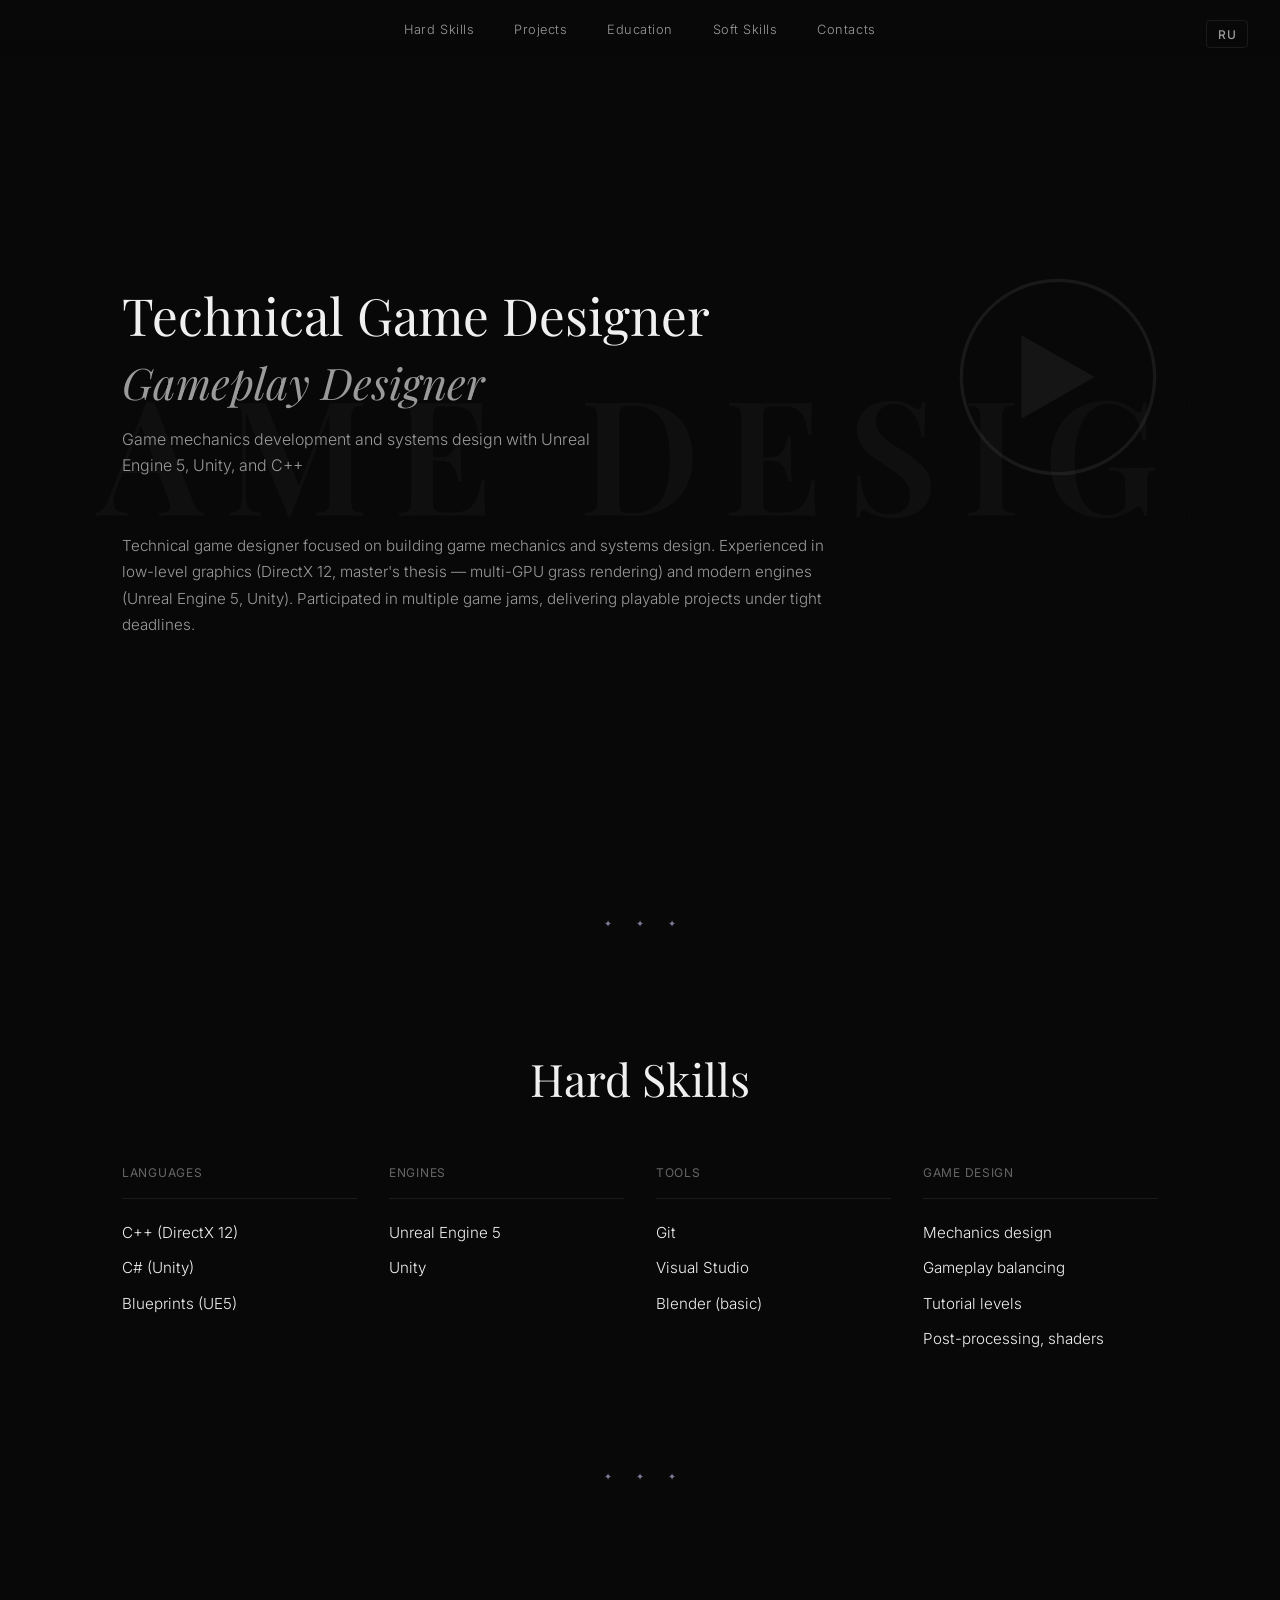
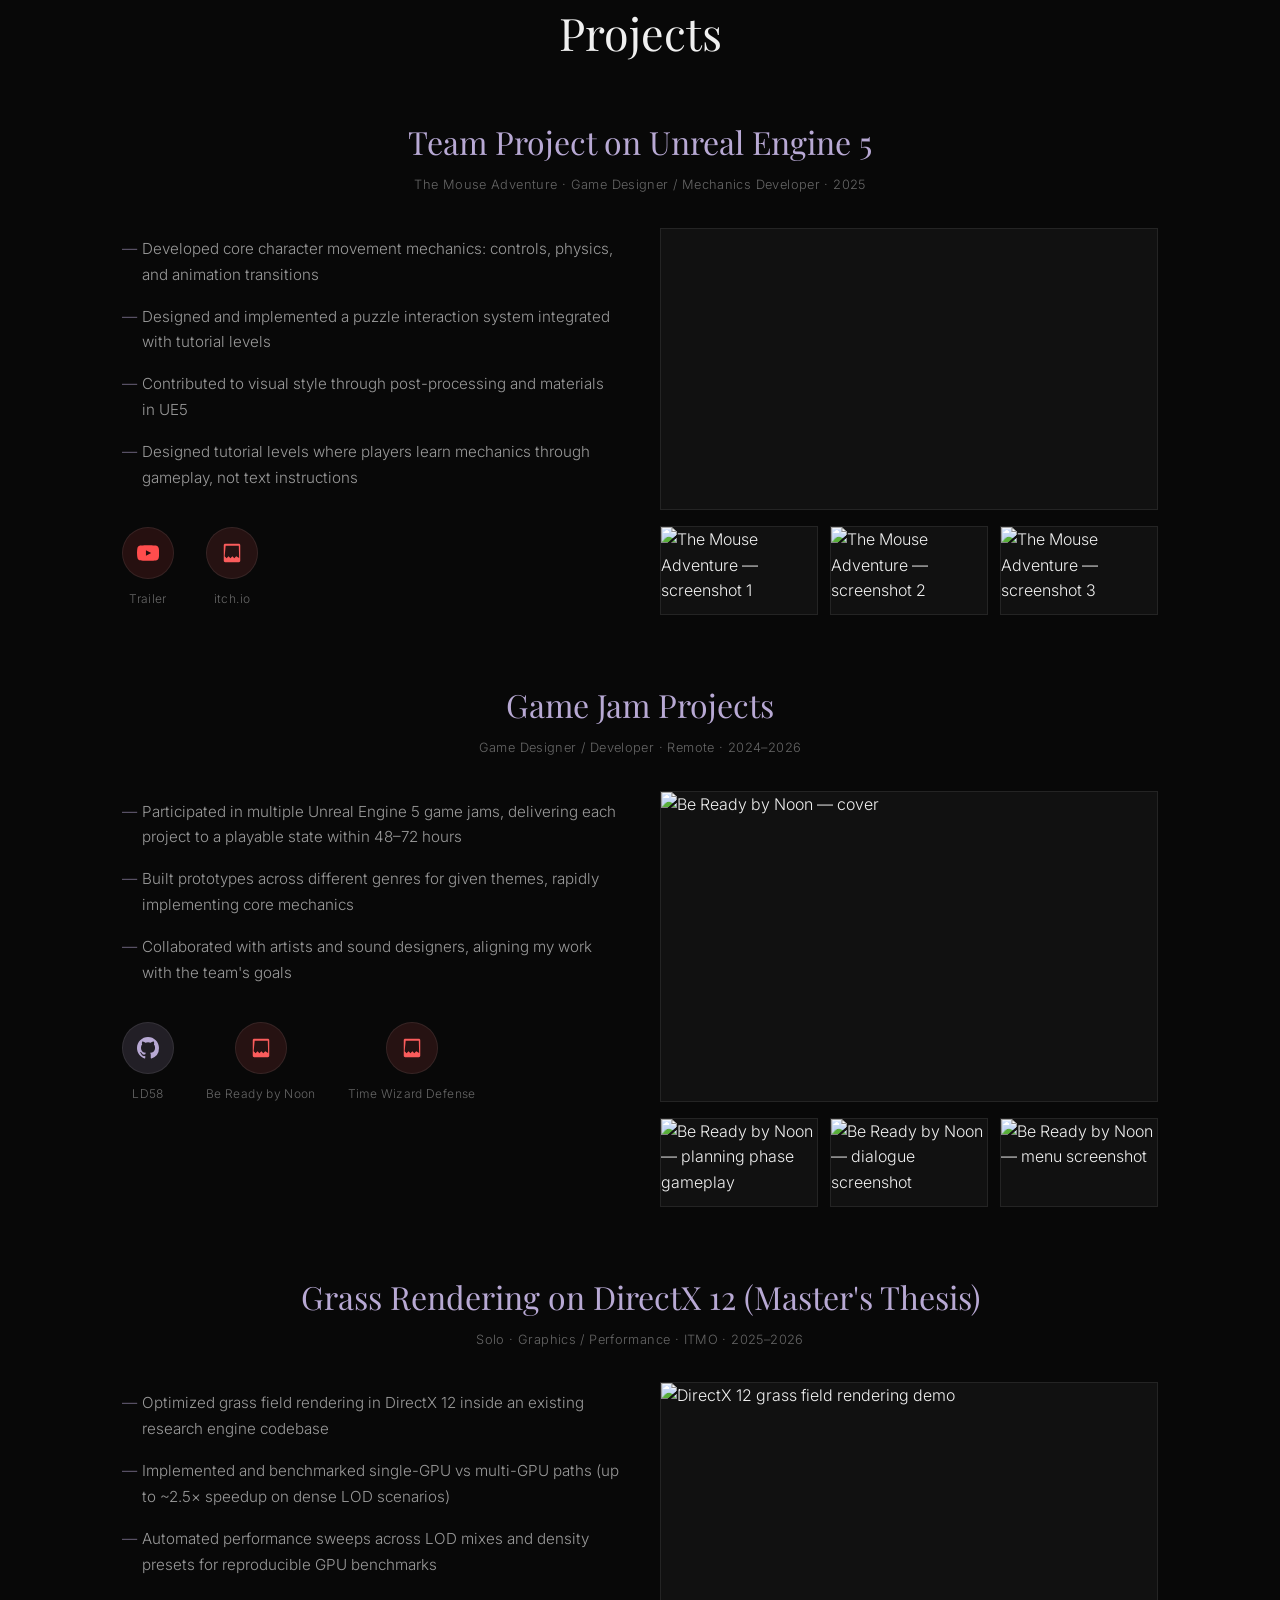
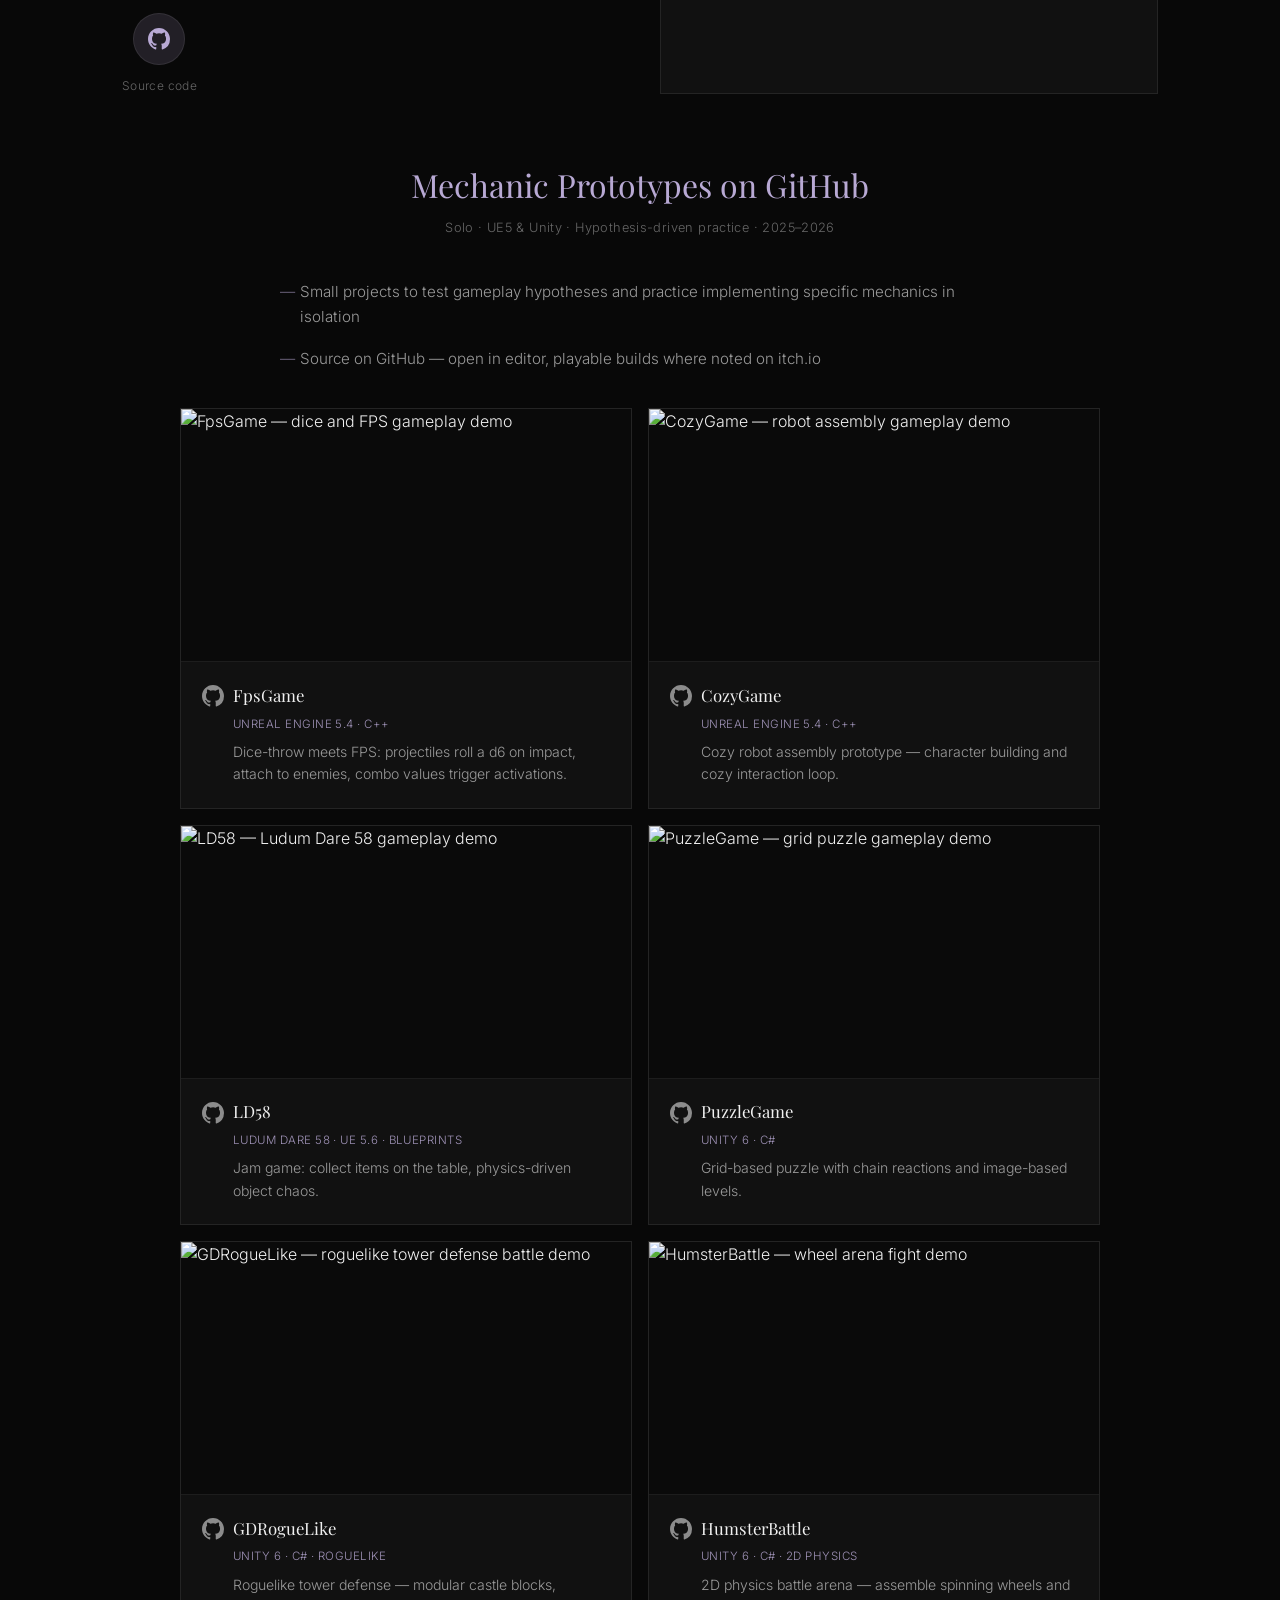
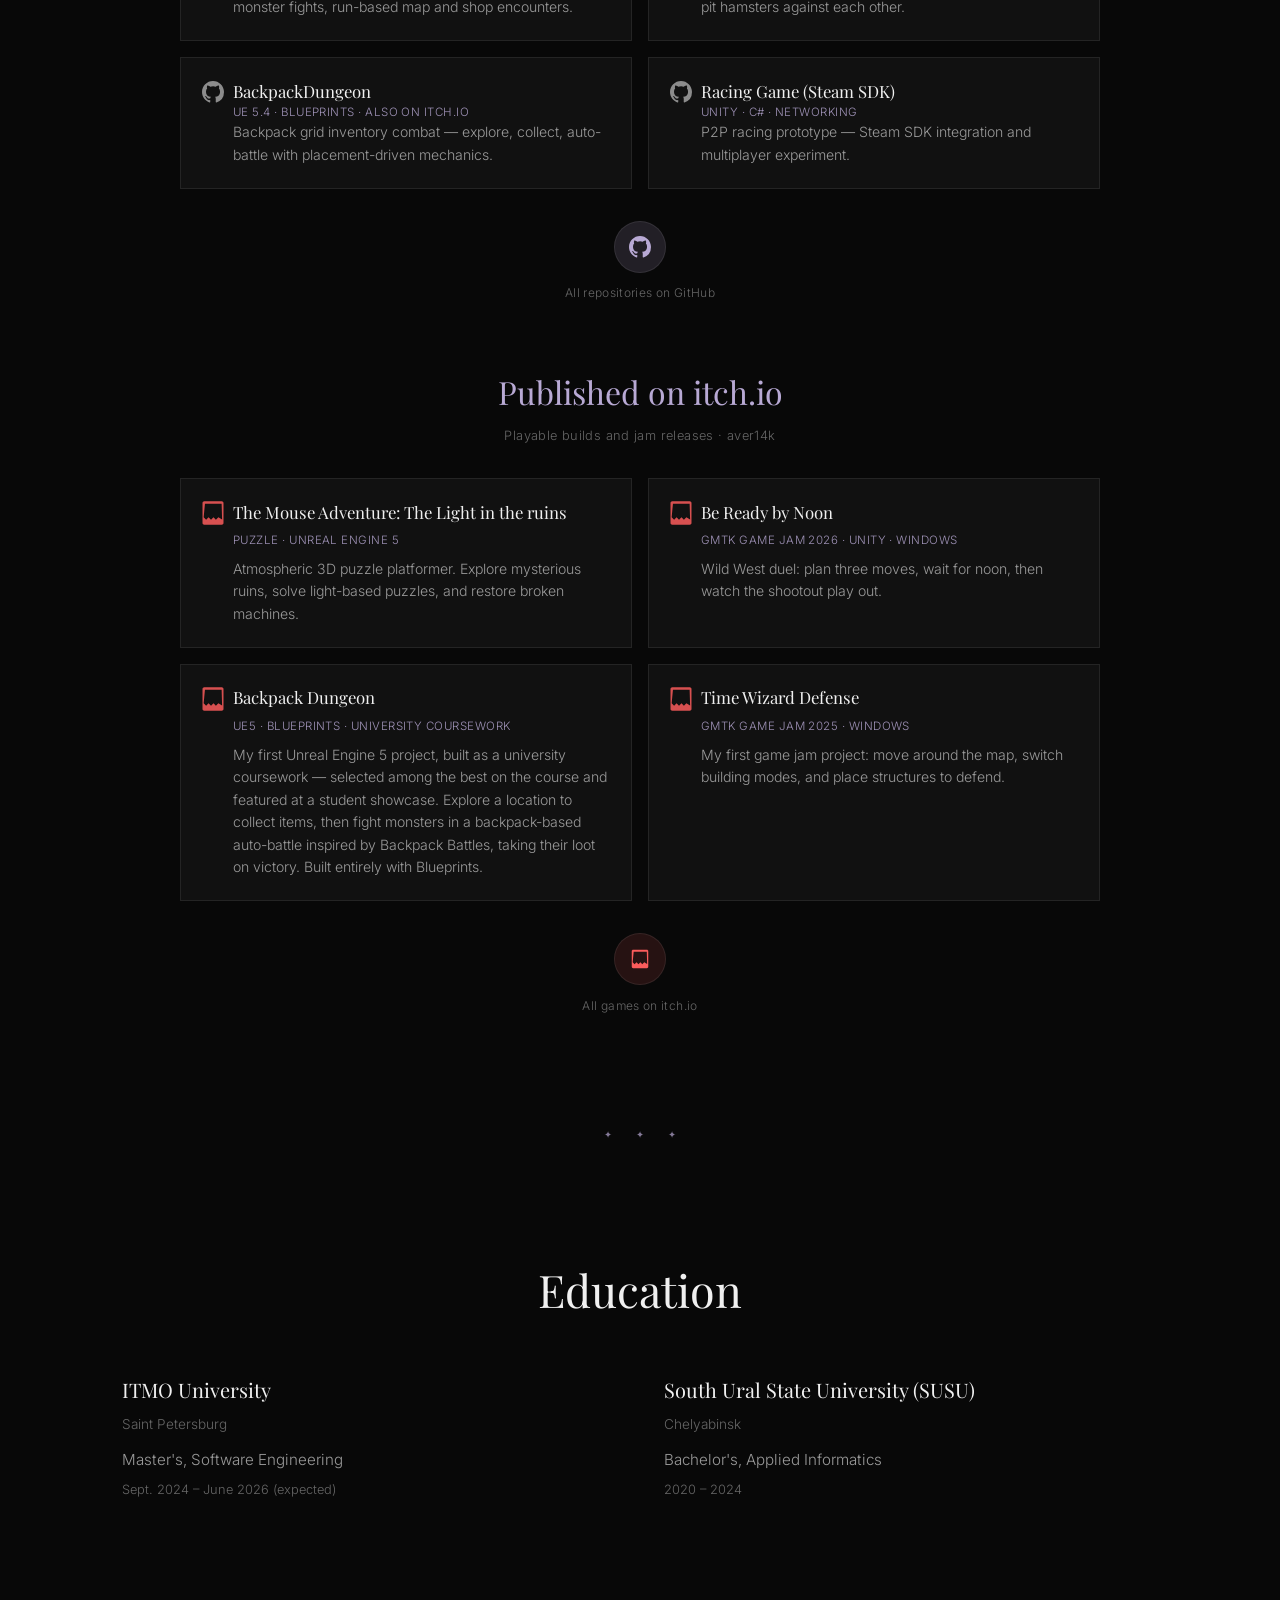
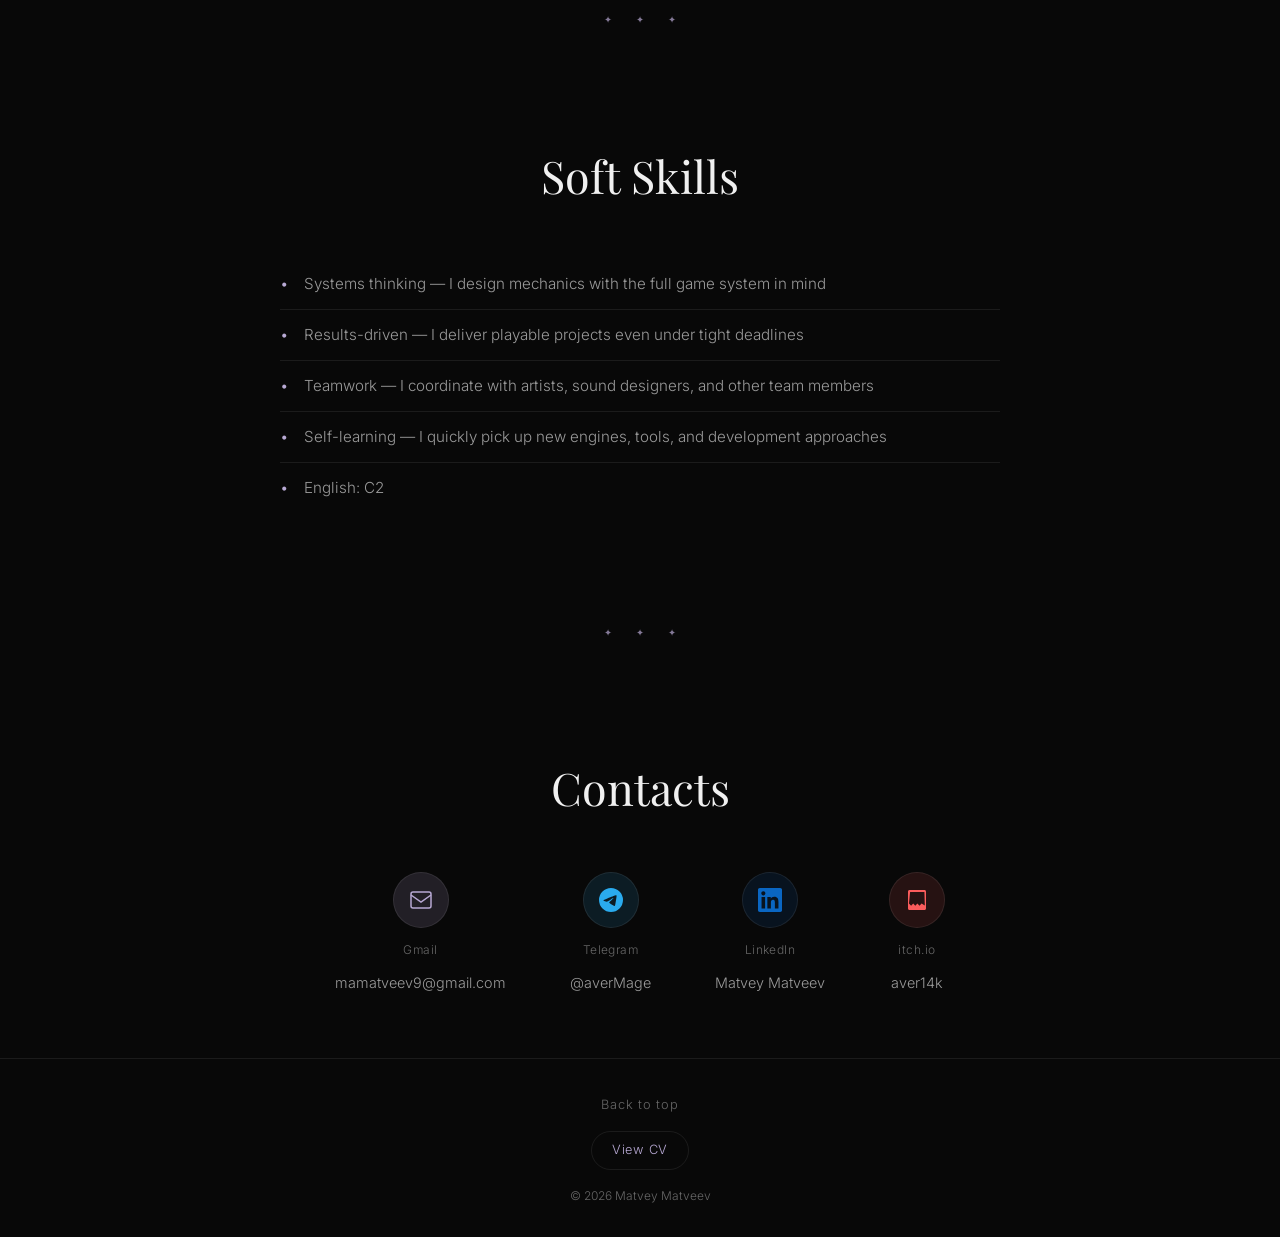
==== commit 4bc7eb43: "add few screenshots" ====
--- a/index.html
+++ b/index.html
@@ -146,7 +146,7 @@
         <div class="project__grid">
           <div class="project__body">
             <ul class="project__list">
-              <li data-i18n-en="Participated in multiple Unreal Engine 5 game jams, delivering each project to a playable state within 48–72 hours" data-i18n-ru="Участвовал в нескольких геймджемах на Unreal Engine 5, каждый проект доведён до играбельного состояния за 48–72 часа">Participated in multiple Unreal Engine 5 game jams, delivering each project to a playable state within 48–72 hours</li>
+              <li data-i18n-en="Participated in multiple game jams, delivering each project to a playable state within 48–72 hours" data-i18n-ru="Участвовал в нескольких геймджемах на Unreal Engine 5, каждый проект доведён до играбельного состояния за 48–72 часа">Participated in multiple Unreal Engine 5 game jams, delivering each project to a playable state within 48–72 hours</li>
               <li data-i18n-en="Built prototypes across different genres for given themes, rapidly implementing core mechanics" data-i18n-ru="Разрабатывал прототипы в разных жанрах под заданные темы, быстро реализуя ключевые механики">Built prototypes across different genres for given themes, rapidly implementing core mechanics</li>
               <li data-i18n-en="Collaborated with artists and sound designers, aligning my work with the team's goals" data-i18n-ru="Работал в команде, синхронизируя свою часть с задачами художников и звукорежиссёров">Collaborated with artists and sound designers, aligning my work with the team's goals</li>
             </ul>
@@ -173,7 +173,12 @@
           </div>
           <div class="project__media">
             <div class="project__gallery project__gallery--single">
-              <img src="https://img.itch.zone/aW1nLzI4ODA3MzA0LnBuZw==/original/D%2Bcecv.png" alt="Be Ready by Noon — cover" loading="lazy">
+              <img src="https://raw.githubusercontent.com/averseble/GMTK26_gamejam/master/Screenshots/cover.png" alt="Be Ready by Noon — cover" loading="lazy">
+            </div>
+            <div class="project__gallery project__gallery--compact">
+              <img src="https://raw.githubusercontent.com/averseble/GMTK26_gamejam/master/Screenshots/planning.gif" alt="Be Ready by Noon — planning phase gameplay" loading="lazy">
+              <img src="https://raw.githubusercontent.com/averseble/GMTK26_gamejam/master/Screenshots/dialogue.png" alt="Be Ready by Noon — dialogue screenshot" loading="lazy">
+              <img src="https://raw.githubusercontent.com/averseble/GMTK26_gamejam/master/Screenshots/menu.png" alt="Be Ready by Noon — menu screenshot" loading="lazy">
             </div>
           </div>
         </div>
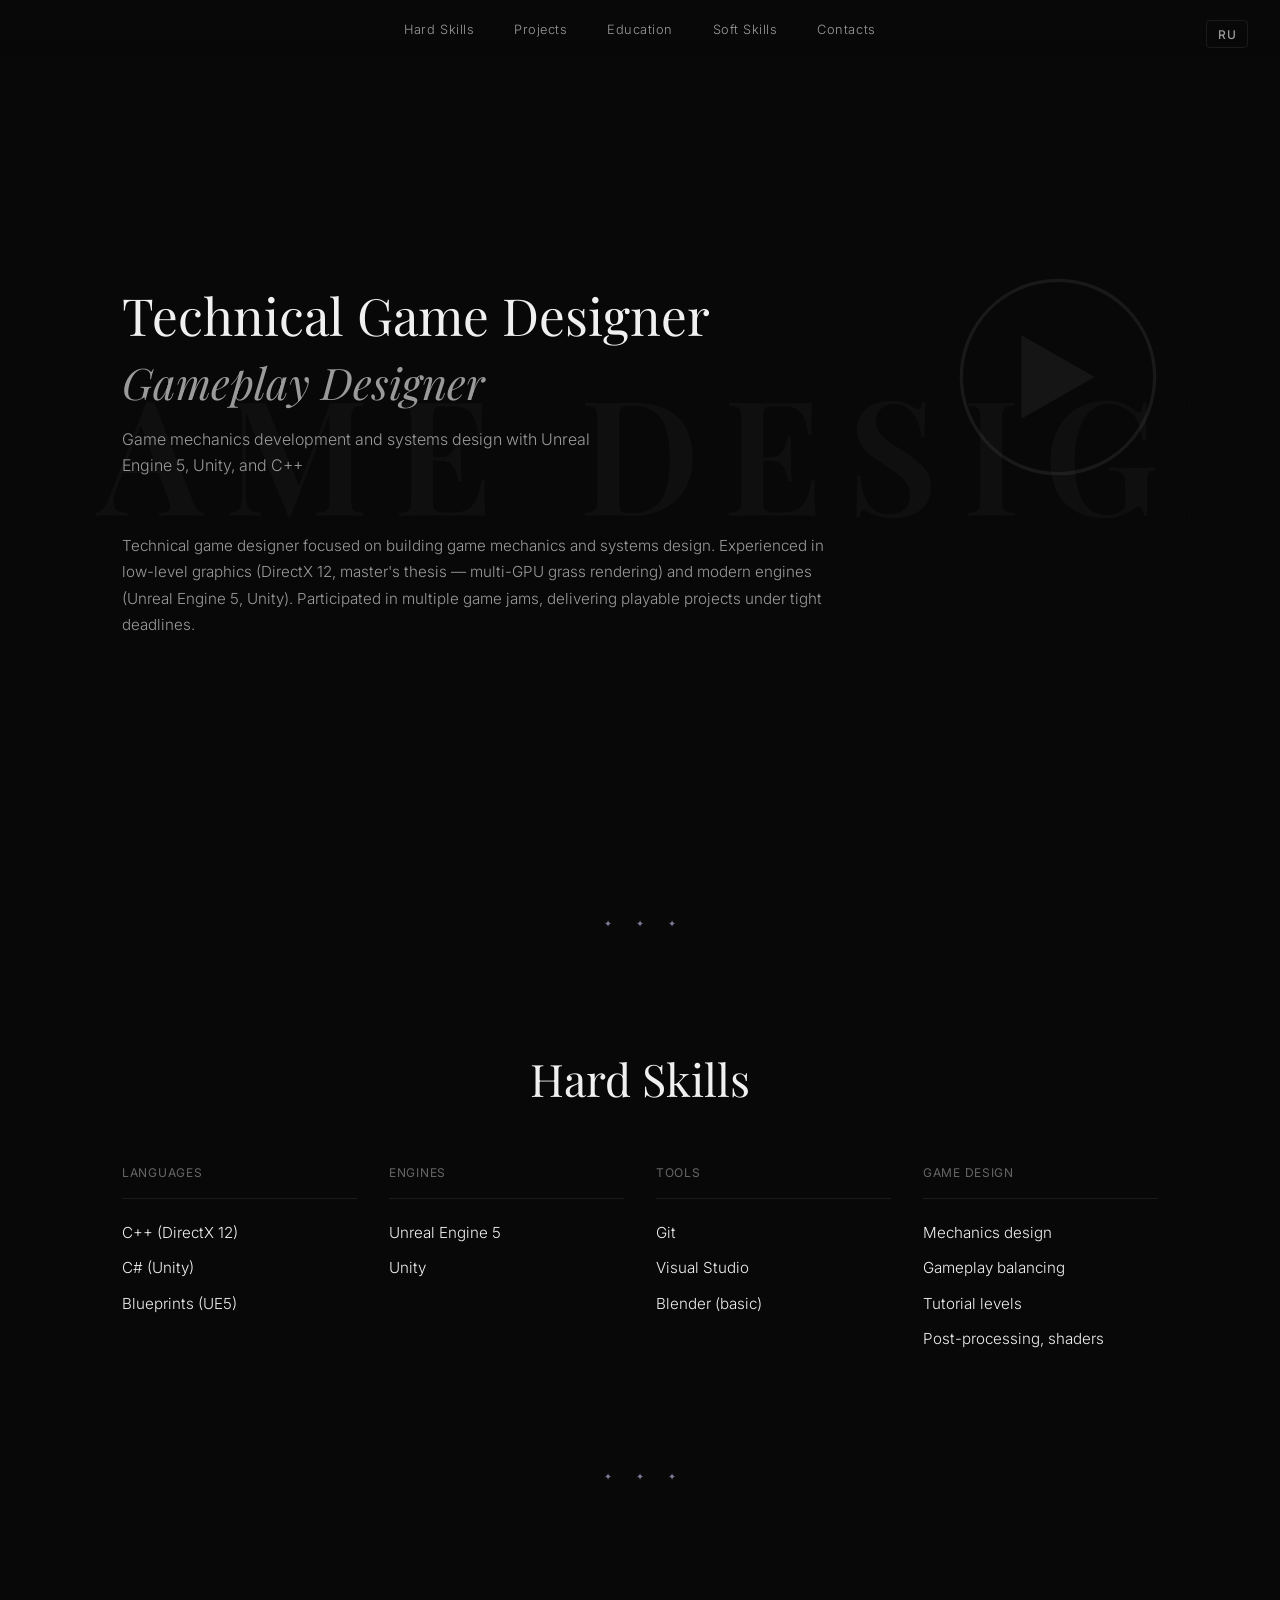
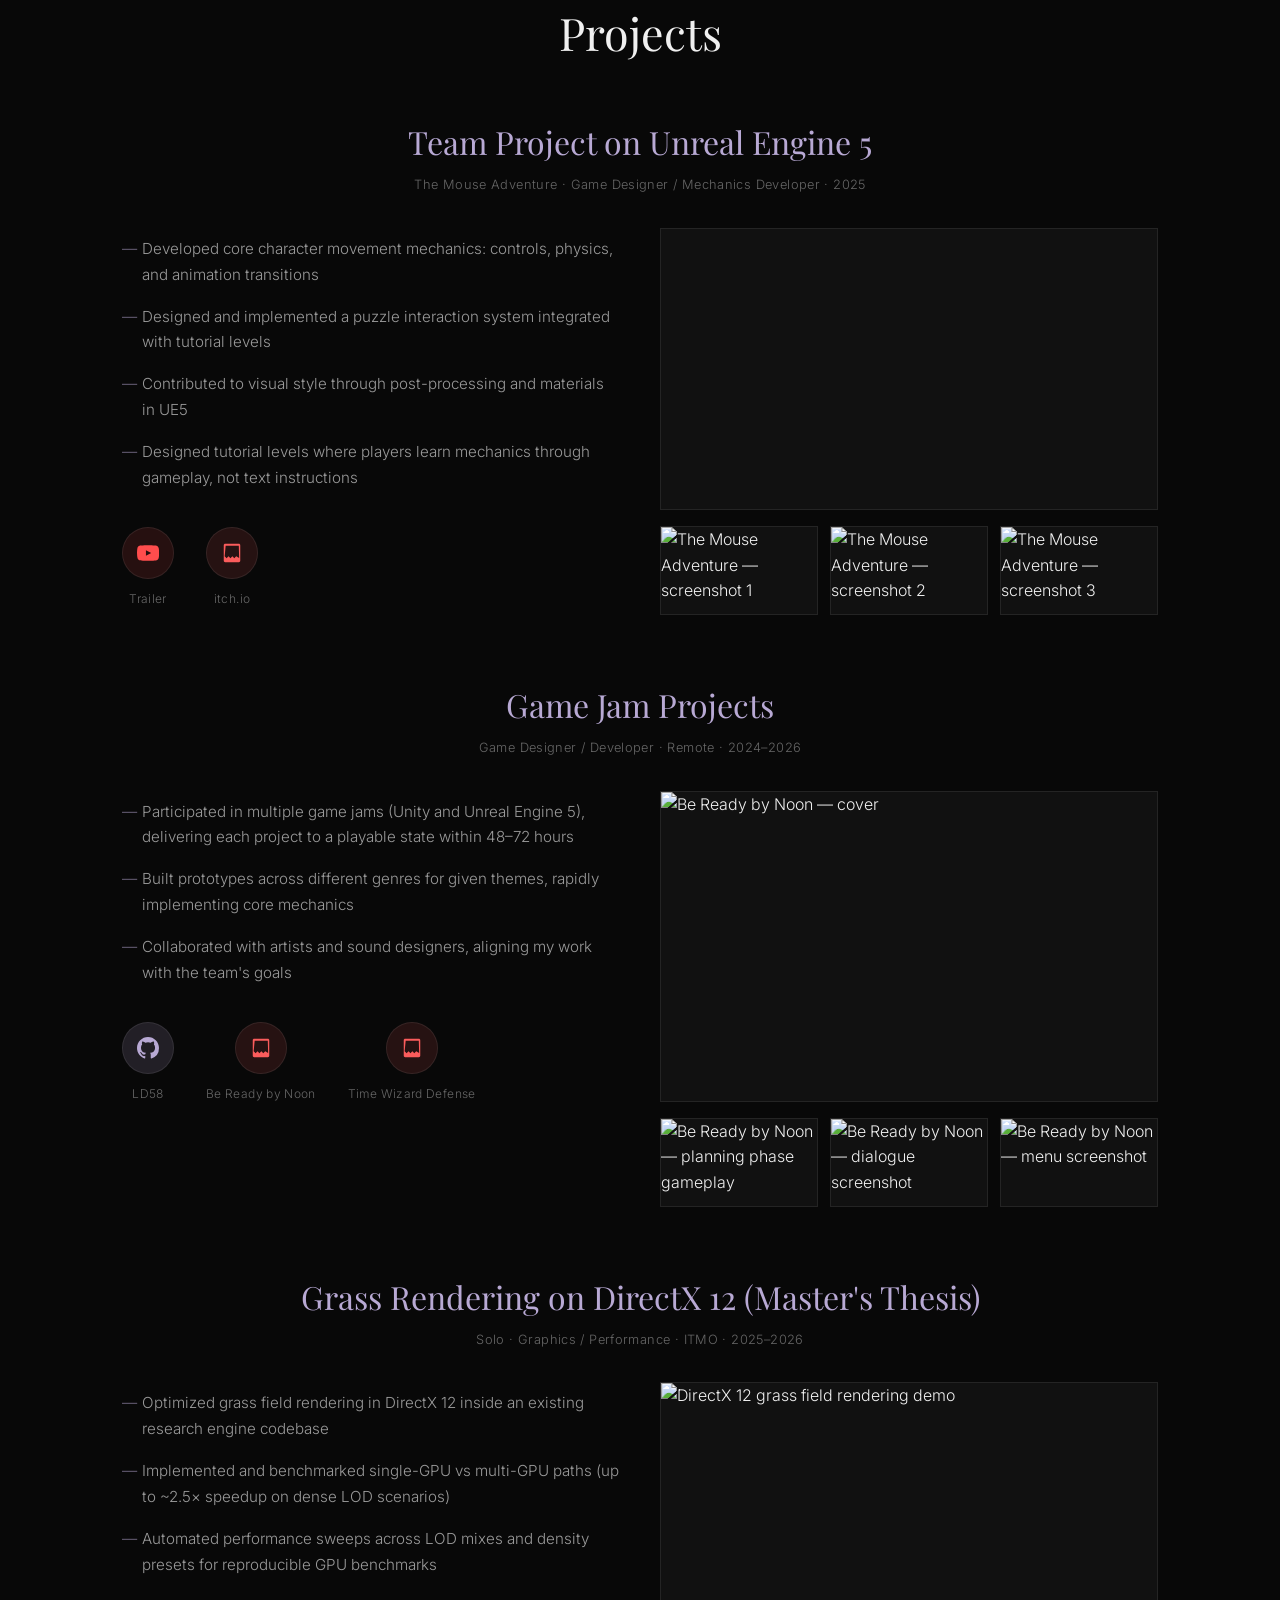
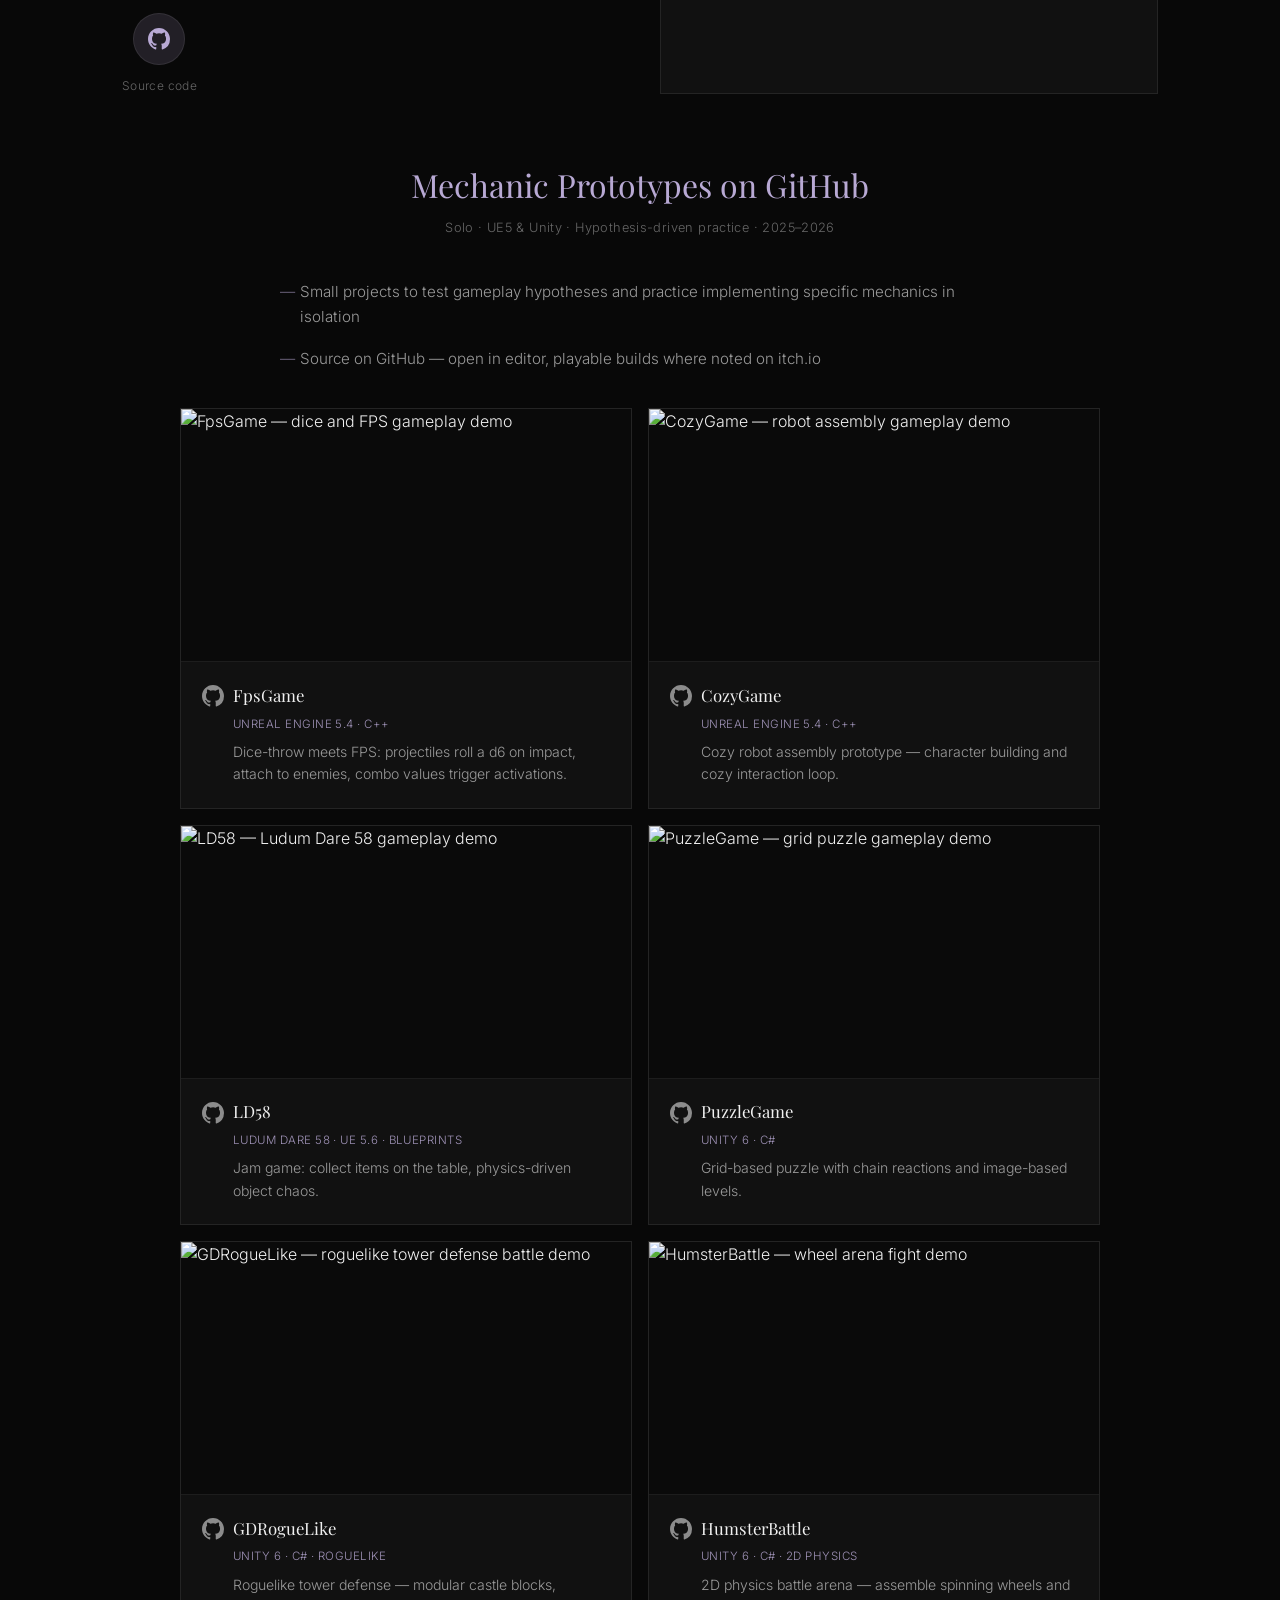
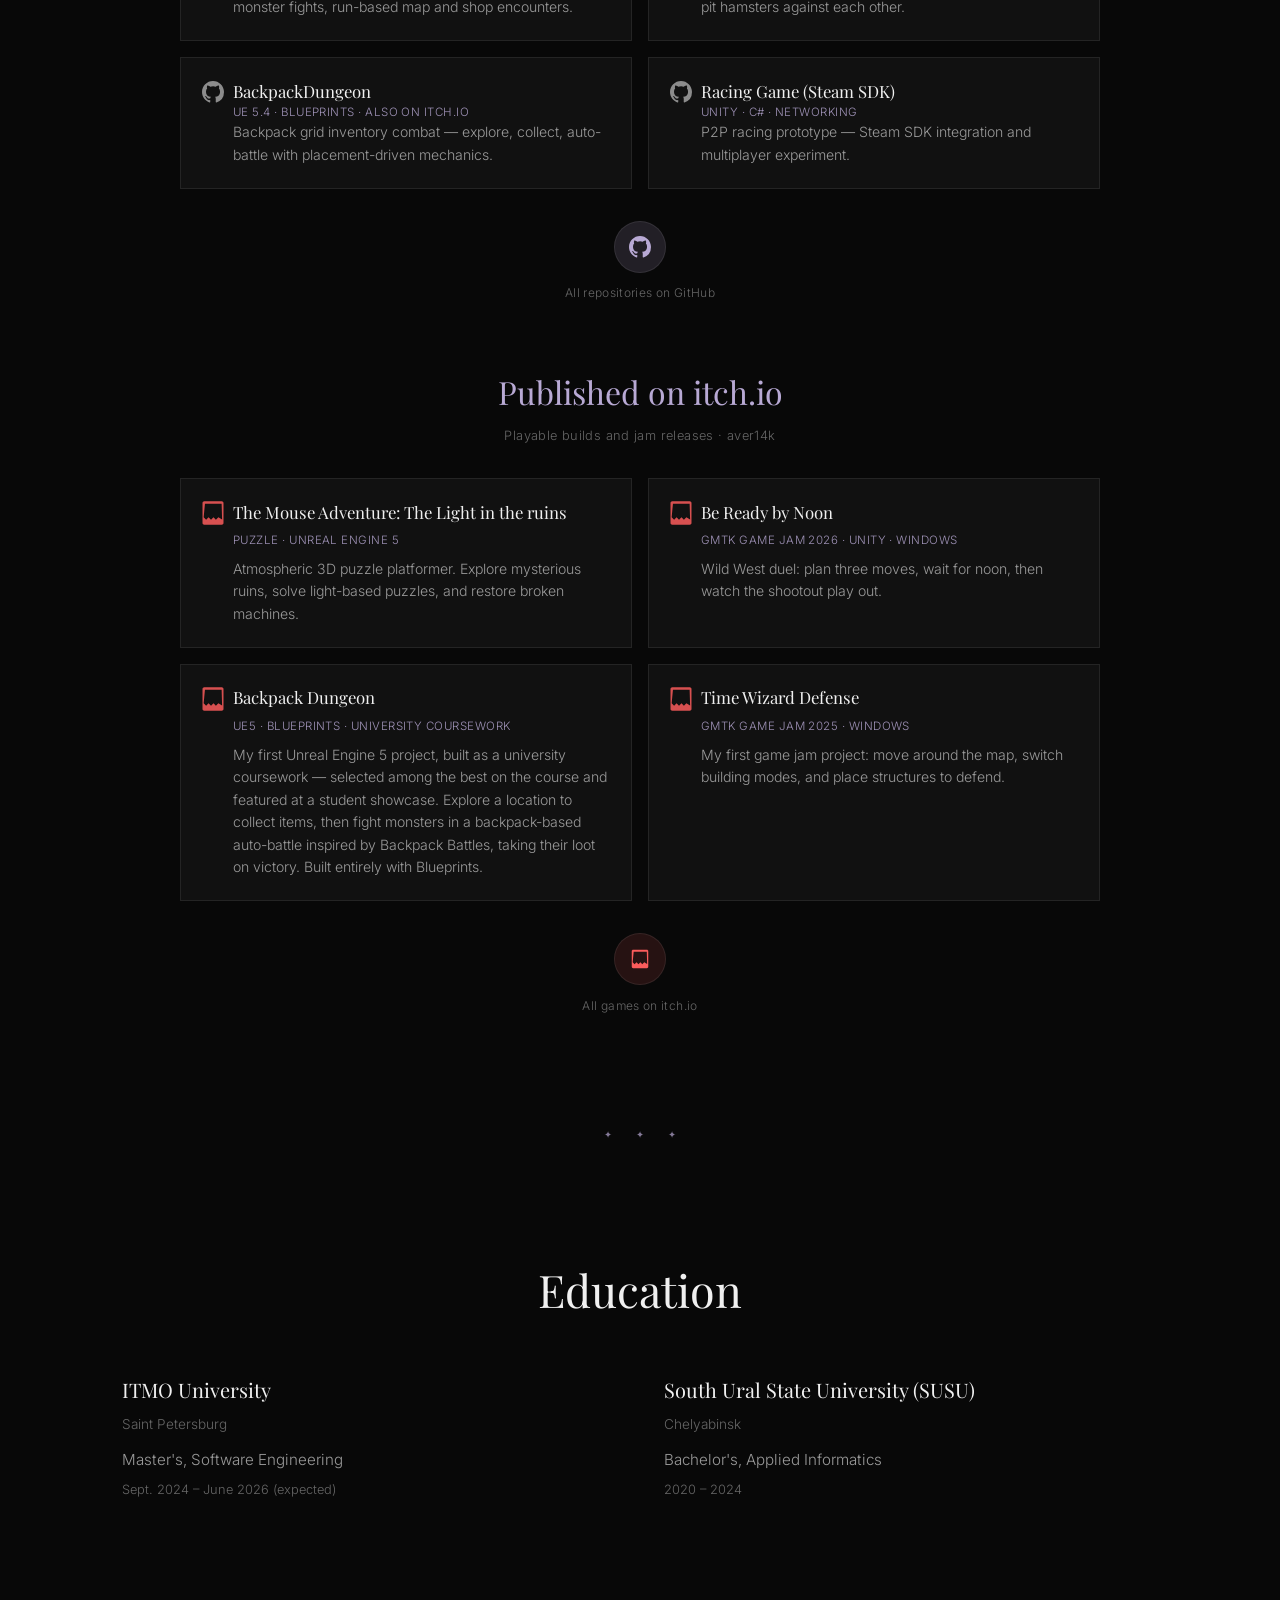
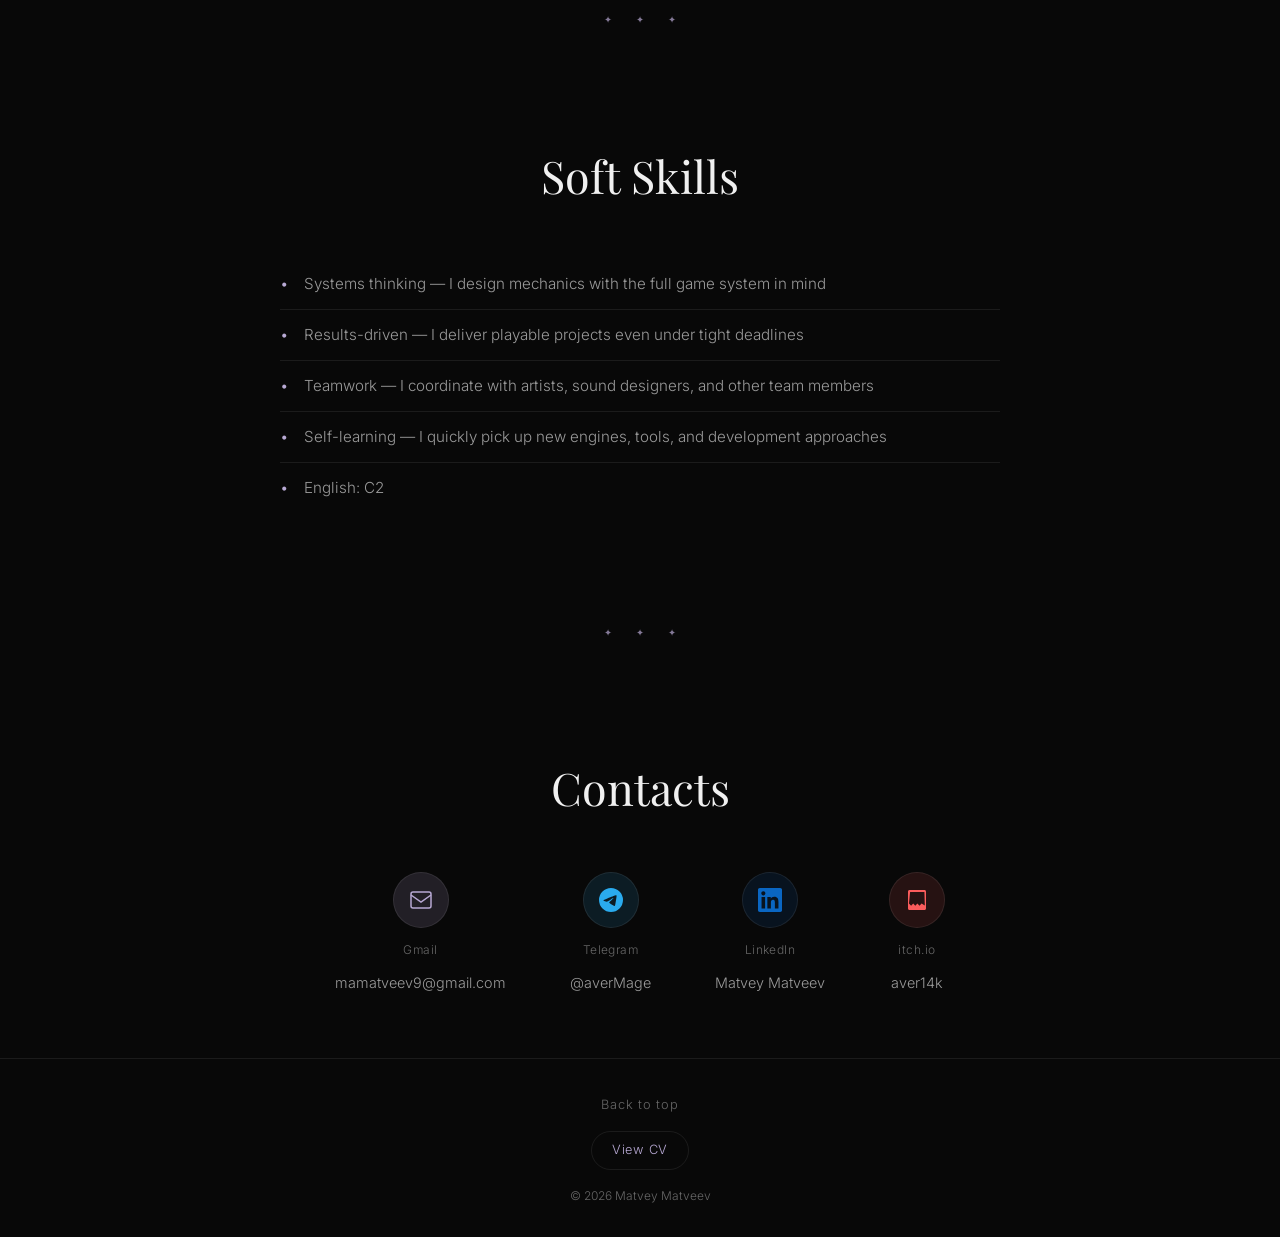
==== commit 34361511: "fix" ====
--- a/index.html
+++ b/index.html
@@ -146,7 +146,7 @@
         <div class="project__grid">
           <div class="project__body">
             <ul class="project__list">
-              <li data-i18n-en="Participated in multiple game jams, delivering each project to a playable state within 48–72 hours" data-i18n-ru="Участвовал в нескольких геймджемах на Unreal Engine 5, каждый проект доведён до играбельного состояния за 48–72 часа">Participated in multiple Unreal Engine 5 game jams, delivering each project to a playable state within 48–72 hours</li>
+              <li data-i18n-en="Participated in multiple game jams (Unity and Unreal Engine 5), delivering each project to a playable state within 48–72 hours" data-i18n-ru="Участвовал в нескольких геймджемах на Unity и Unreal Engine 5 — каждый проект доведён до играбельного состояния за 48–72 часа">Participated in multiple game jams (Unity and Unreal Engine 5), delivering each project to a playable state within 48–72 hours</li>
               <li data-i18n-en="Built prototypes across different genres for given themes, rapidly implementing core mechanics" data-i18n-ru="Разрабатывал прототипы в разных жанрах под заданные темы, быстро реализуя ключевые механики">Built prototypes across different genres for given themes, rapidly implementing core mechanics</li>
               <li data-i18n-en="Collaborated with artists and sound designers, aligning my work with the team's goals" data-i18n-ru="Работал в команде, синхронизируя свою часть с задачами художников и звукорежиссёров">Collaborated with artists and sound designers, aligning my work with the team's goals</li>
             </ul>
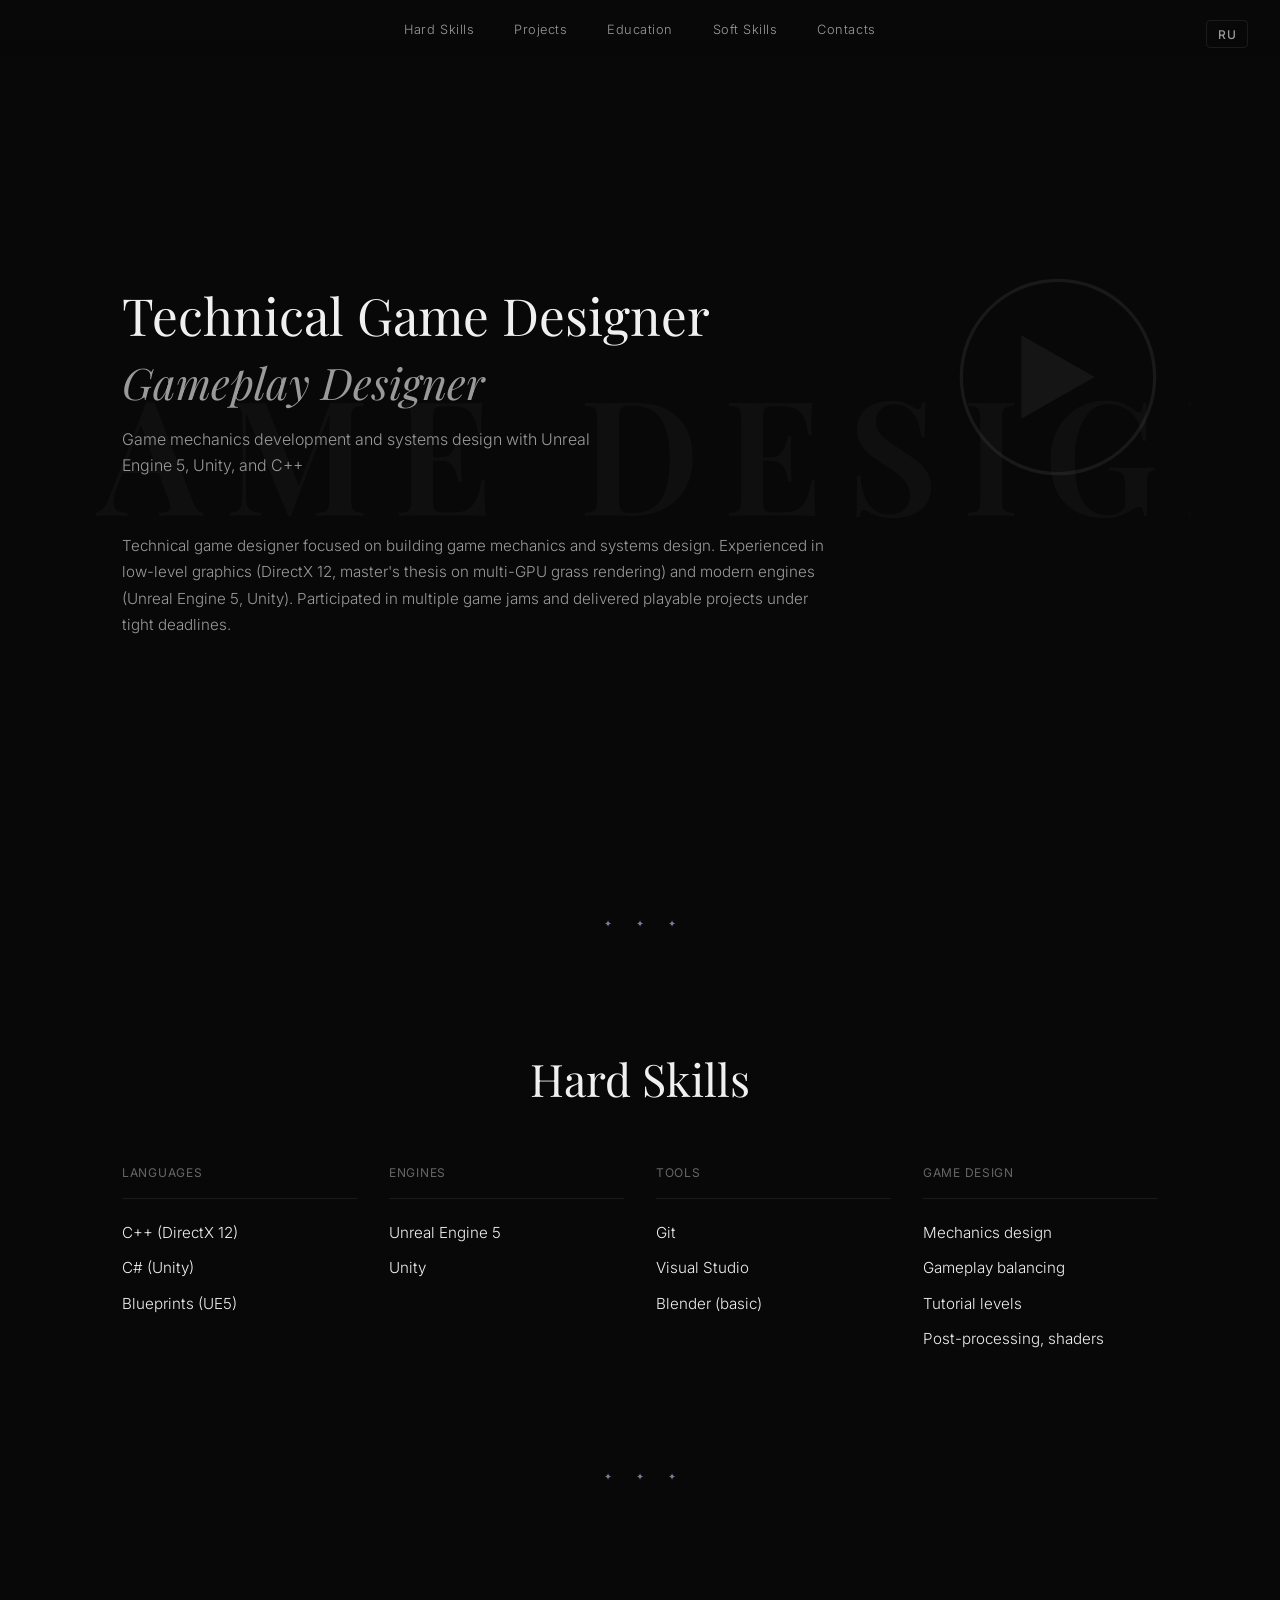
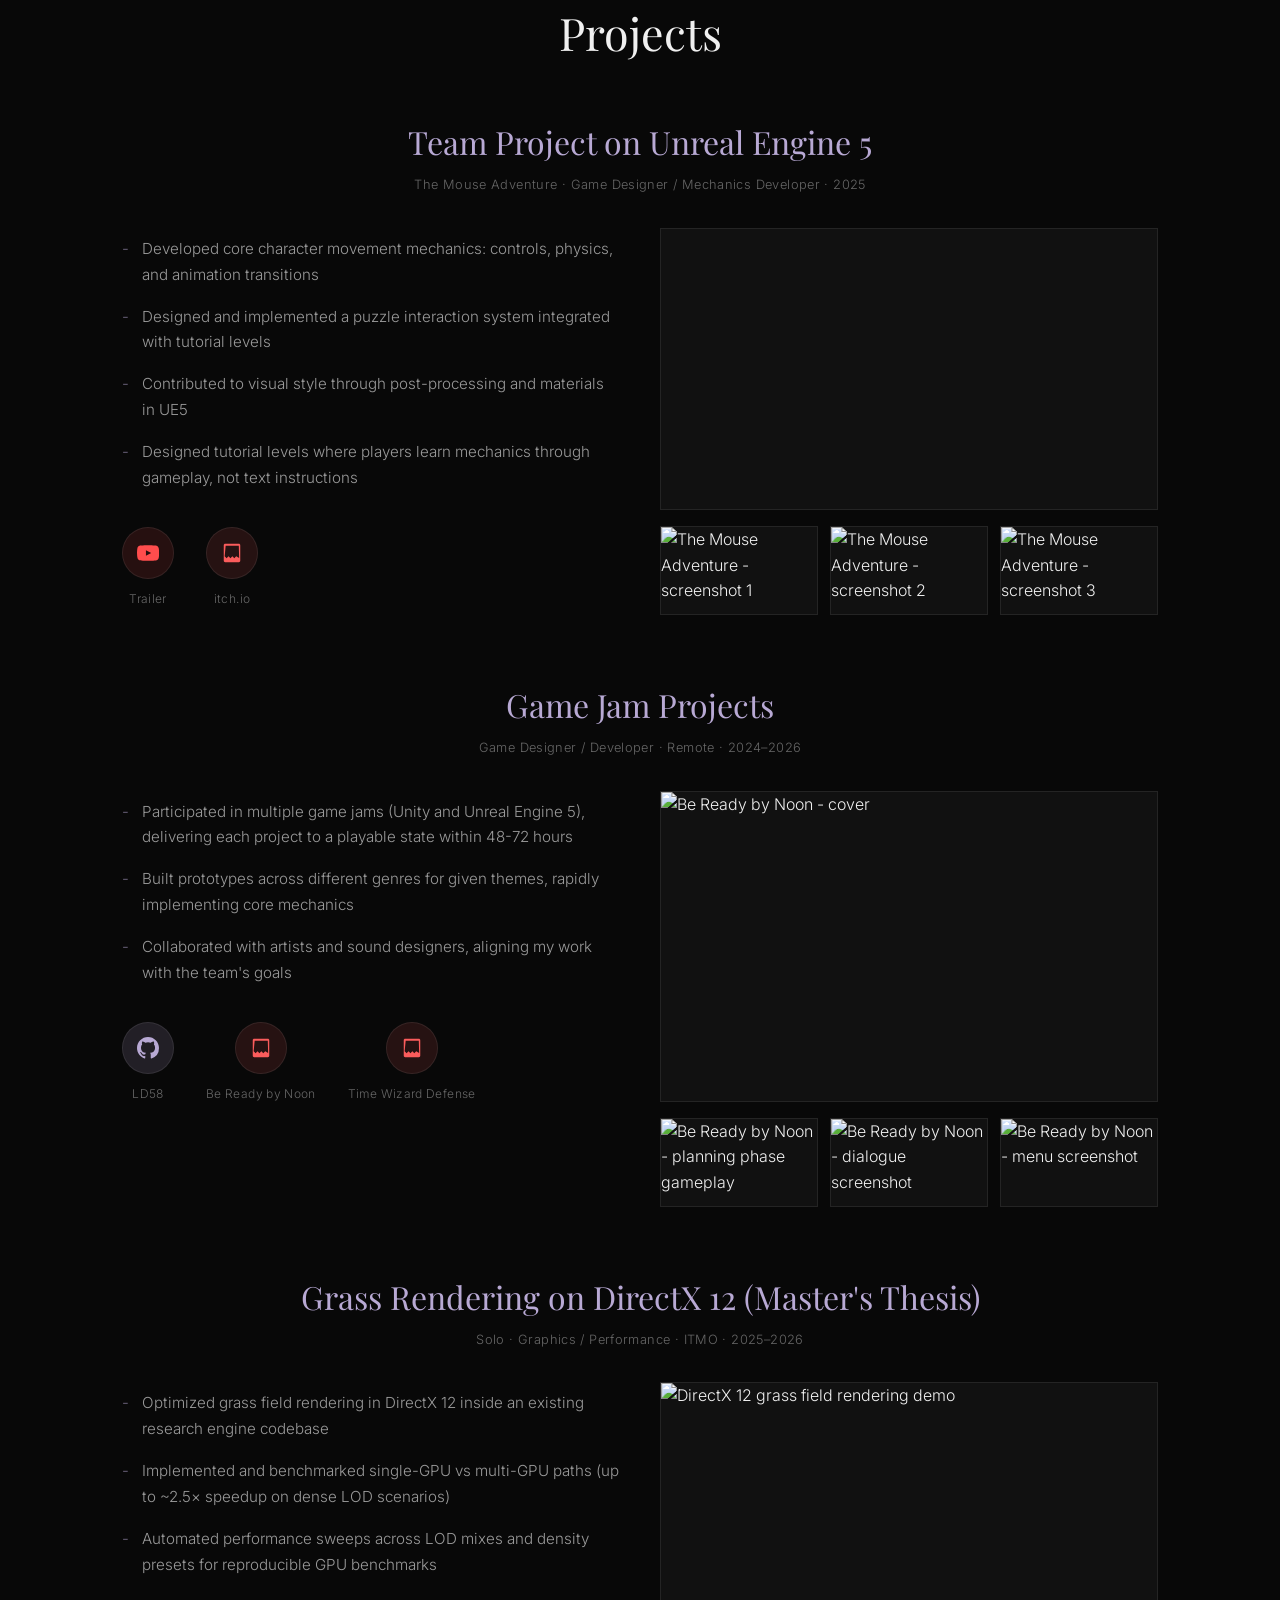
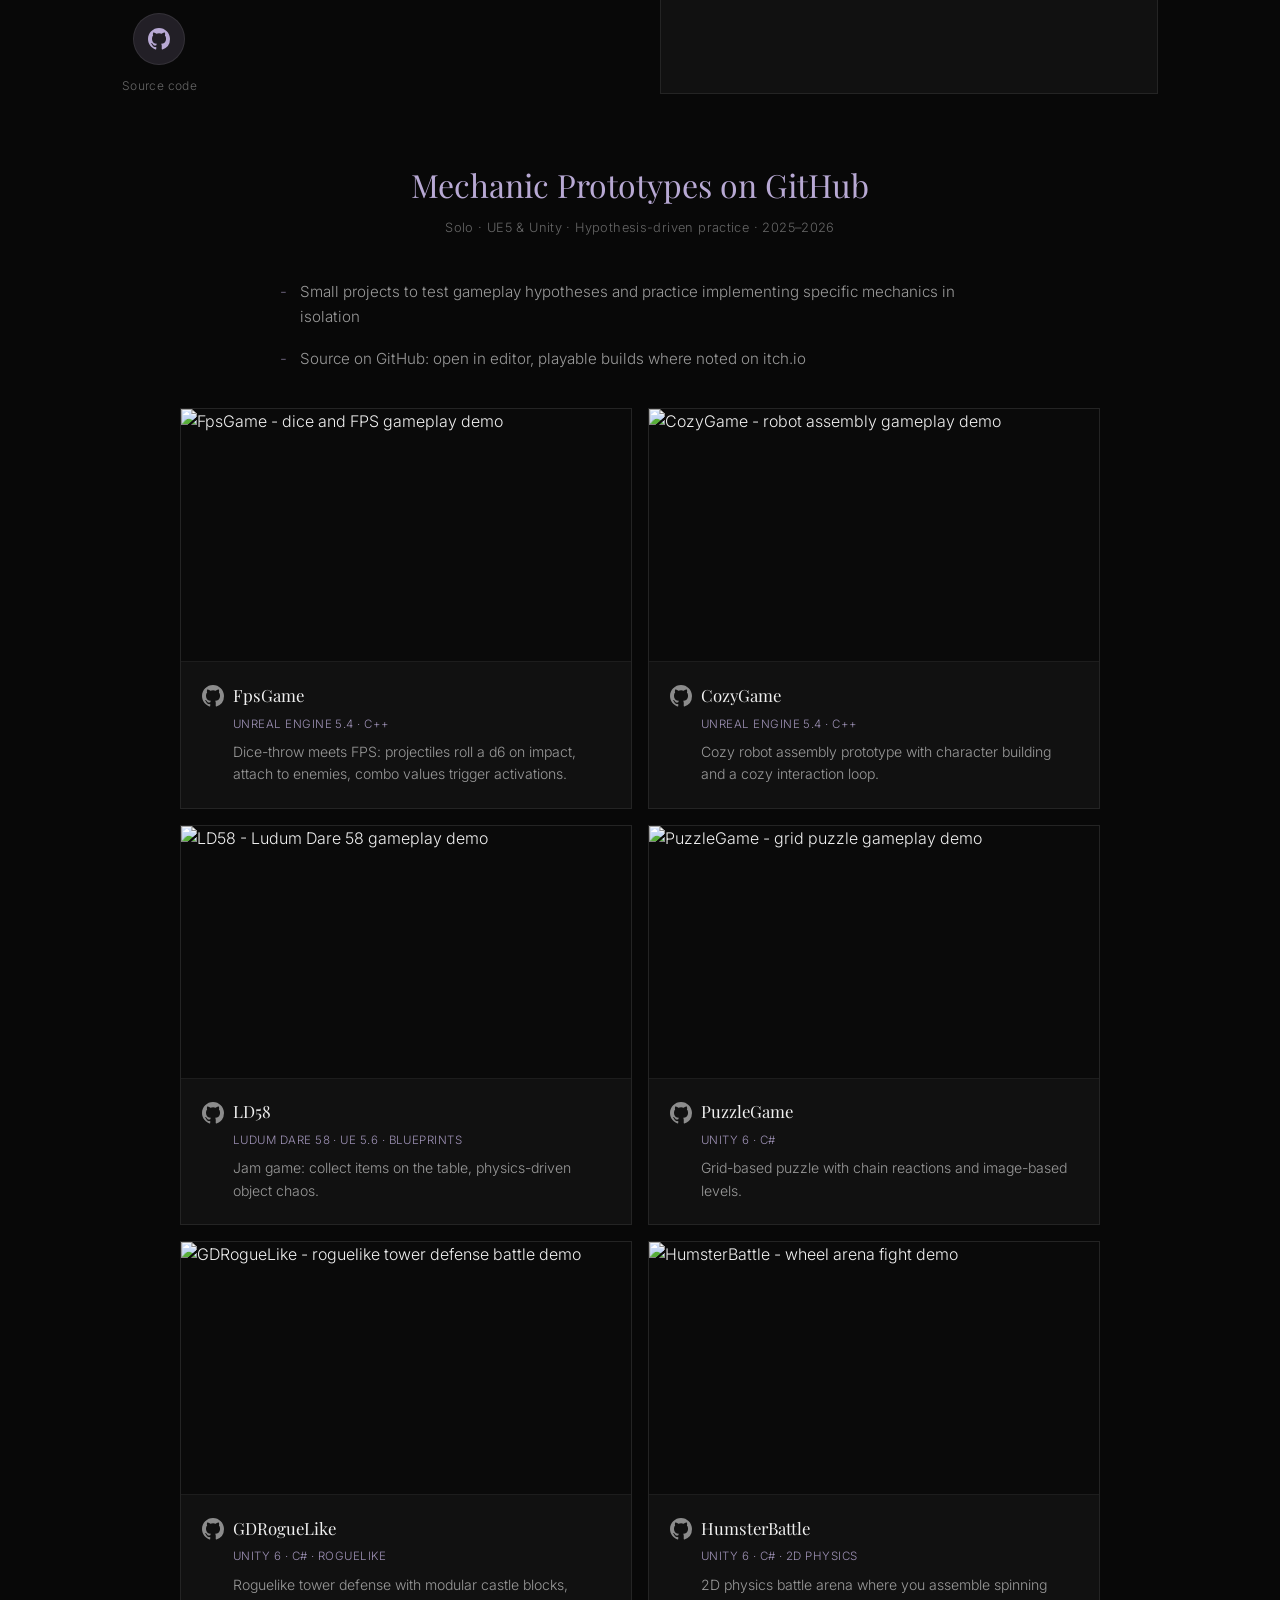
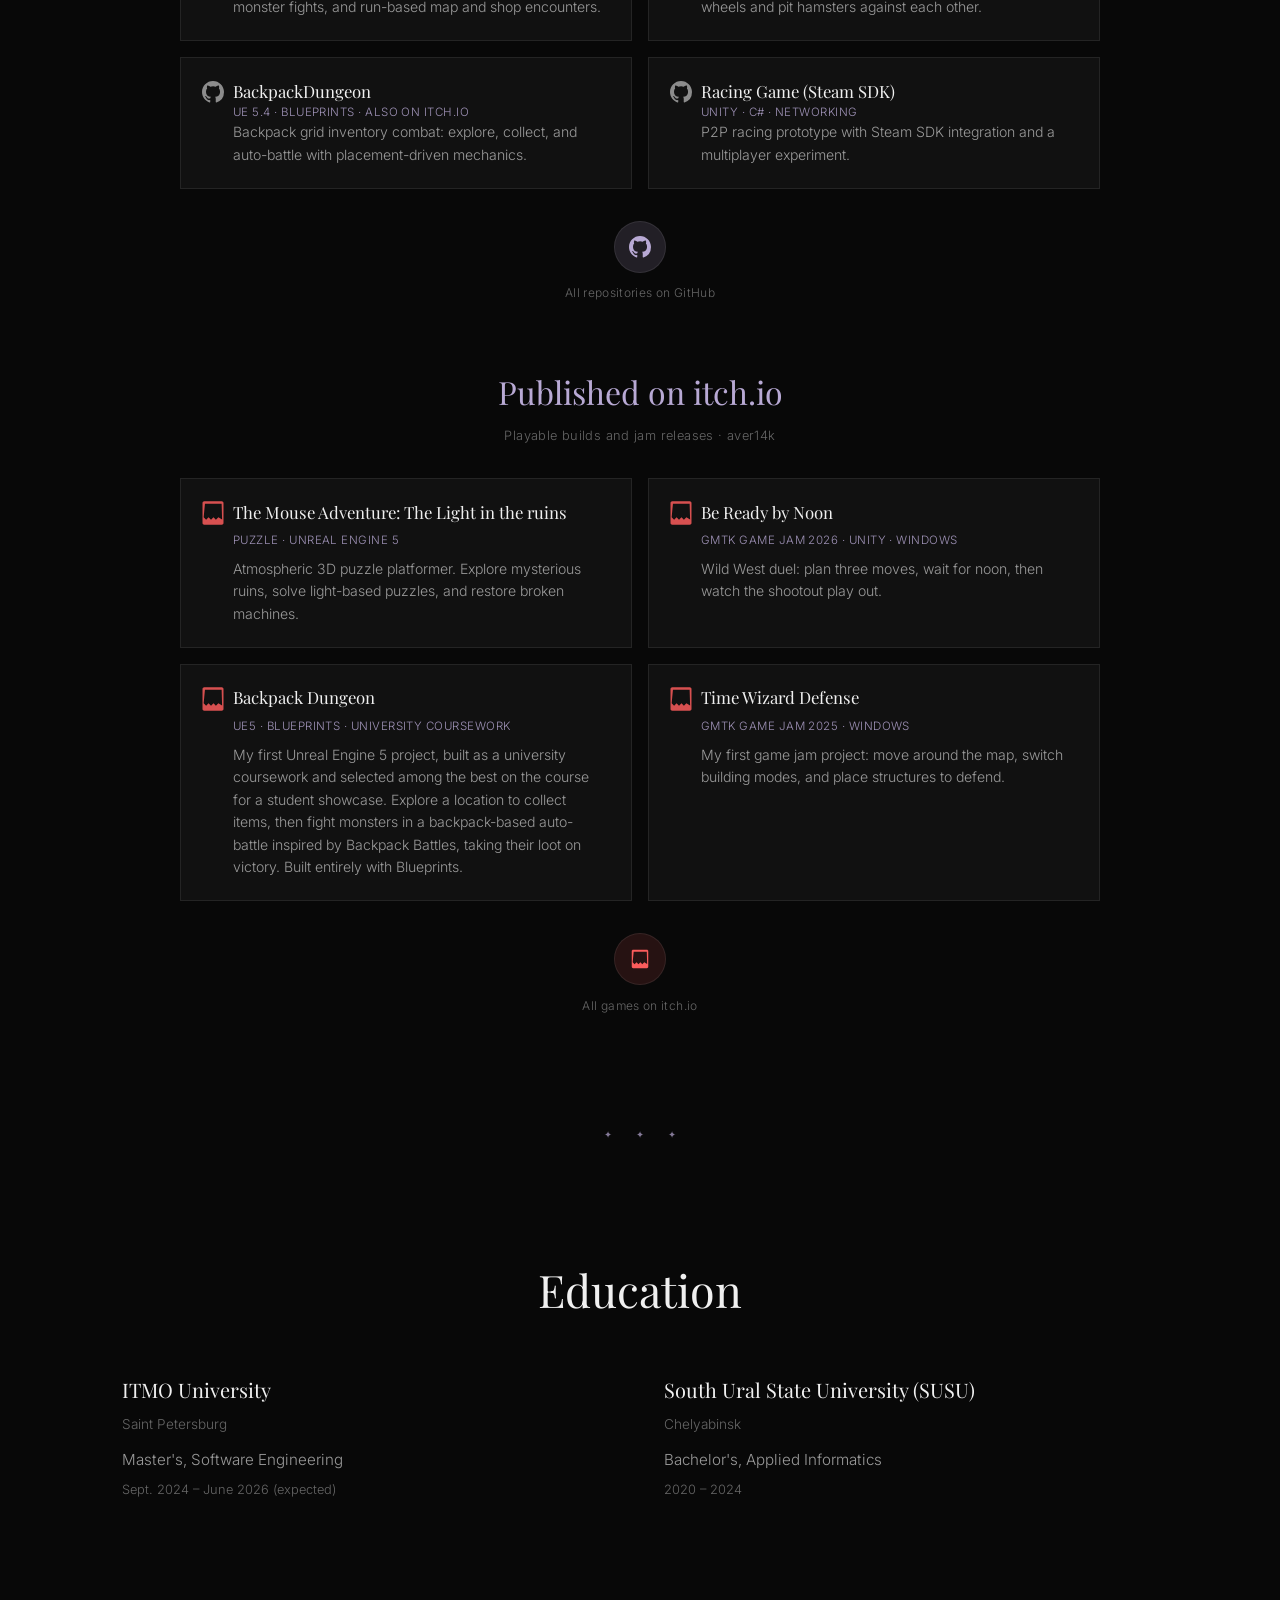
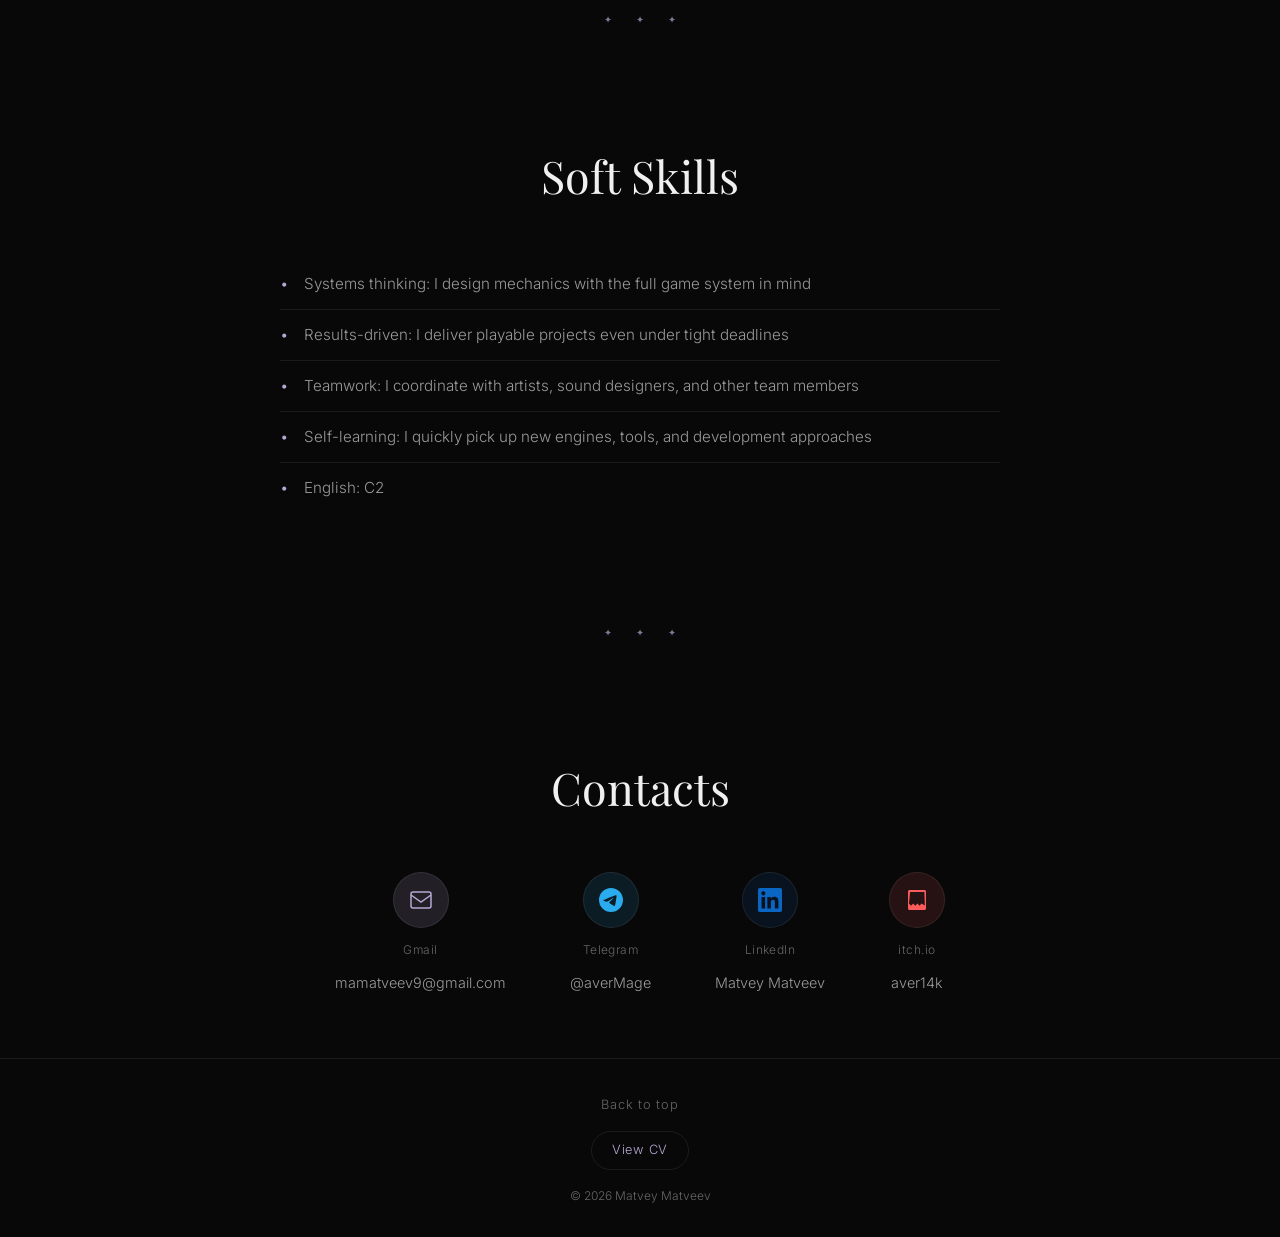
==== commit 5e7b6f17: "fix" ====
--- a/index.html
+++ b/index.html
@@ -4,7 +4,7 @@
   <meta charset="UTF-8">
   <meta name="viewport" content="width=device-width, initial-scale=1.0">
   <meta name="referrer" content="strict-origin-when-cross-origin">
-  <title>Matvey Matveev — Gameplay Designer</title>
+  <title>Matvey Matveev - Gameplay Designer</title>
   <meta name="description" content="Technical game designer focused on game mechanics, Unreal Engine 5, and Unity.">
   <link rel="preconnect" href="https://fonts.googleapis.com">
   <link rel="preconnect" href="https://fonts.gstatic.com" crossorigin>
@@ -41,7 +41,7 @@
           </svg>
         </div>
       </div>
-      <p class="hero__bio" data-i18n-en="Technical game designer focused on building game mechanics and systems design. Experienced in low-level graphics (DirectX 12, master's thesis — multi-GPU grass rendering) and modern engines (Unreal Engine 5, Unity). Participated in multiple game jams, delivering playable projects under tight deadlines." data-i18n-ru="Технический геймдизайнер с фокусом на разработку игровых механик и системный дизайн. Имею опыт низкоуровневой графики (DirectX 12, диплом — multi-GPU рендер травы) и работы с современными движками (Unreal Engine 5, Unity). Участвовал в нескольких геймджемах, где доводил проекты до играбельного состояния в условиях жёстких дедлайнов.">Technical game designer focused on building game mechanics and systems design. Experienced in low-level graphics (DirectX 12, master's thesis — multi-GPU grass rendering) and modern engines (Unreal Engine 5, Unity). Participated in multiple game jams, delivering playable projects under tight deadlines.</p>
+      <p class="hero__bio" data-i18n-en="Technical game designer focused on building game mechanics and systems design. Experienced in low-level graphics (DirectX 12, master's thesis on multi-GPU grass rendering) and modern engines (Unreal Engine 5, Unity). Participated in multiple game jams and delivered playable projects under tight deadlines." data-i18n-ru="Технический геймдизайнер с фокусом на разработку игровых механик и системный дизайн. Имею опыт низкоуровневой графики (DirectX 12, диплом по multi-GPU рендеру травы) и работы с современными движками (Unreal Engine 5, Unity). Участвовал в нескольких геймджемах и доводил проекты до играбельного состояния в условиях жёстких дедлайнов.">Technical game designer focused on building game mechanics and systems design. Experienced in low-level graphics (DirectX 12, master's thesis on multi-GPU grass rendering) and modern engines (Unreal Engine 5, Unity). Participated in multiple game jams and delivered playable projects under tight deadlines.</p>
     </section>
 
     <div class="divider" aria-hidden="true">
@@ -102,7 +102,7 @@
               <li data-i18n-en="Developed core character movement mechanics: controls, physics, and animation transitions" data-i18n-ru="Разработал ключевые механики передвижения персонажа: управление, физика и анимационные переходы">Developed core character movement mechanics: controls, physics, and animation transitions</li>
               <li data-i18n-en="Designed and implemented a puzzle interaction system integrated with tutorial levels" data-i18n-ru="Спроектировал и реализовал систему взаимодействия с головоломками и пазлами">Designed and implemented a puzzle interaction system integrated with tutorial levels</li>
               <li data-i18n-en="Contributed to visual style through post-processing and materials in UE5" data-i18n-ru="Участвовал в настройке визуального стиля через пост-процессинг и материалы в UE5">Contributed to visual style through post-processing and materials in UE5</li>
-              <li data-i18n-en="Designed tutorial levels where players learn mechanics through gameplay, not text instructions" data-i18n-ru="Создал дизайн обучающих уровней — игрок осваивает механики через геймплей, а не текстовые инструкции">Designed tutorial levels where players learn mechanics through gameplay, not text instructions</li>
+              <li data-i18n-en="Designed tutorial levels where players learn mechanics through gameplay, not text instructions" data-i18n-ru="Создал дизайн обучающих уровней: игрок осваивает механики через геймплей, а не через текстовые инструкции">Designed tutorial levels where players learn mechanics through gameplay, not text instructions</li>
             </ul>
             <div class="project__links">
               <a href="https://www.youtube.com/watch?v=fF6nsVLADtg" class="project-link" target="_blank" rel="noopener noreferrer">
@@ -132,9 +132,9 @@
               ></iframe>
             </div>
             <div class="project__gallery project__gallery--compact">
-              <img src="https://img.youtube.com/vi/fF6nsVLADtg/maxresdefault.jpg" alt="The Mouse Adventure — screenshot 1" loading="lazy">
-              <img src="https://img.youtube.com/vi/fF6nsVLADtg/1.jpg" alt="The Mouse Adventure — screenshot 2" loading="lazy">
-              <img src="https://img.youtube.com/vi/fF6nsVLADtg/2.jpg" alt="The Mouse Adventure — screenshot 3" loading="lazy">
+              <img src="https://img.youtube.com/vi/fF6nsVLADtg/maxresdefault.jpg" alt="The Mouse Adventure - screenshot 1" loading="lazy">
+              <img src="https://img.youtube.com/vi/fF6nsVLADtg/1.jpg" alt="The Mouse Adventure - screenshot 2" loading="lazy">
+              <img src="https://img.youtube.com/vi/fF6nsVLADtg/2.jpg" alt="The Mouse Adventure - screenshot 3" loading="lazy">
             </div>
           </div>
         </div>
@@ -146,7 +146,7 @@
         <div class="project__grid">
           <div class="project__body">
             <ul class="project__list">
-              <li data-i18n-en="Participated in multiple game jams (Unity and Unreal Engine 5), delivering each project to a playable state within 48–72 hours" data-i18n-ru="Участвовал в нескольких геймджемах на Unity и Unreal Engine 5 — каждый проект доведён до играбельного состояния за 48–72 часа">Participated in multiple game jams (Unity and Unreal Engine 5), delivering each project to a playable state within 48–72 hours</li>
+              <li data-i18n-en="Participated in multiple game jams (Unity and Unreal Engine 5), delivering each project to a playable state within 48-72 hours" data-i18n-ru="Участвовал в нескольких геймджемах на Unity и Unreal Engine 5, каждый проект доведён до играбельного состояния за 48-72 часа">Participated in multiple game jams (Unity and Unreal Engine 5), delivering each project to a playable state within 48-72 hours</li>
               <li data-i18n-en="Built prototypes across different genres for given themes, rapidly implementing core mechanics" data-i18n-ru="Разрабатывал прототипы в разных жанрах под заданные темы, быстро реализуя ключевые механики">Built prototypes across different genres for given themes, rapidly implementing core mechanics</li>
               <li data-i18n-en="Collaborated with artists and sound designers, aligning my work with the team's goals" data-i18n-ru="Работал в команде, синхронизируя свою часть с задачами художников и звукорежиссёров">Collaborated with artists and sound designers, aligning my work with the team's goals</li>
             </ul>
@@ -173,12 +173,12 @@
           </div>
           <div class="project__media">
             <div class="project__gallery project__gallery--single">
-              <img src="https://raw.githubusercontent.com/averseble/GMTK26_gamejam/master/Screenshots/cover.png" alt="Be Ready by Noon — cover" loading="lazy">
+              <img src="https://raw.githubusercontent.com/averseble/GMTK26_gamejam/master/Screenshots/cover.png" alt="Be Ready by Noon - cover" loading="lazy">
             </div>
             <div class="project__gallery project__gallery--compact">
-              <img src="https://raw.githubusercontent.com/averseble/GMTK26_gamejam/master/Screenshots/planning.gif" alt="Be Ready by Noon — planning phase gameplay" loading="lazy">
-              <img src="https://raw.githubusercontent.com/averseble/GMTK26_gamejam/master/Screenshots/dialogue.png" alt="Be Ready by Noon — dialogue screenshot" loading="lazy">
-              <img src="https://raw.githubusercontent.com/averseble/GMTK26_gamejam/master/Screenshots/menu.png" alt="Be Ready by Noon — menu screenshot" loading="lazy">
+              <img src="https://raw.githubusercontent.com/averseble/GMTK26_gamejam/master/Screenshots/planning.gif" alt="Be Ready by Noon - planning phase gameplay" loading="lazy">
+              <img src="https://raw.githubusercontent.com/averseble/GMTK26_gamejam/master/Screenshots/dialogue.png" alt="Be Ready by Noon - dialogue screenshot" loading="lazy">
+              <img src="https://raw.githubusercontent.com/averseble/GMTK26_gamejam/master/Screenshots/menu.png" alt="Be Ready by Noon - menu screenshot" loading="lazy">
             </div>
           </div>
         </div>
@@ -217,13 +217,13 @@
         <div class="project__body project__body--full">
           <ul class="project__list">
             <li data-i18n-en="Small projects to test gameplay hypotheses and practice implementing specific mechanics in isolation" data-i18n-ru="Небольшие проекты для проверки гипотез и отработки конкретных механик в изоляции">Small projects to test gameplay hypotheses and practice implementing specific mechanics in isolation</li>
-            <li data-i18n-en="Source on GitHub — open in editor, playable builds where noted on itch.io" data-i18n-ru="Исходники на GitHub — открываются в редакторе, играбельные сборки где указано на itch.io">Source on GitHub — open in editor, playable builds where noted on itch.io</li>
+            <li data-i18n-en="Source on GitHub: open in editor, playable builds where noted on itch.io" data-i18n-ru="Исходники на GitHub: открываются в редакторе, играбельные сборки где указано на itch.io">Source on GitHub: open in editor, playable builds where noted on itch.io</li>
           </ul>
         </div>
         <div class="repo-grid">
           <a href="https://github.com/averseble/FpsGame" class="repo-card" target="_blank" rel="noopener noreferrer">
             <div class="repo-card__media">
-              <img src="https://raw.githubusercontent.com/averseble/FpsGame/main/screenshots/fpsGif.gif" alt="FpsGame — dice and FPS gameplay demo" loading="lazy">
+              <img src="https://raw.githubusercontent.com/averseble/FpsGame/main/screenshots/fpsGif.gif" alt="FpsGame - dice and FPS gameplay demo" loading="lazy">
             </div>
             <div class="repo-card__body">
               <span class="repo-card__badge" aria-hidden="true">
@@ -236,7 +236,7 @@
           </a>
           <a href="https://github.com/averseble/CozyGame" class="repo-card" target="_blank" rel="noopener noreferrer">
             <div class="repo-card__media">
-              <img src="https://raw.githubusercontent.com/averseble/CozyGame/main/screenshots/cozyDemoGif.gif" alt="CozyGame — robot assembly gameplay demo" loading="lazy">
+              <img src="https://raw.githubusercontent.com/averseble/CozyGame/main/screenshots/cozyDemoGif.gif" alt="CozyGame - robot assembly gameplay demo" loading="lazy">
             </div>
             <div class="repo-card__body">
               <span class="repo-card__badge" aria-hidden="true">
@@ -244,12 +244,12 @@
               </span>
               <h4 class="repo-card__title">CozyGame</h4>
               <p class="repo-card__tags" data-i18n-en="Unreal Engine 5.4 · C++" data-i18n-ru="Unreal Engine 5.4 · C++">Unreal Engine 5.4 · C++</p>
-              <p class="repo-card__desc" data-i18n-en="Cozy robot assembly prototype — character building and cozy interaction loop." data-i18n-ru="Уютный прототип сборки робота — конструирование персонажа и cozy-геймплей.">Cozy robot assembly prototype — character building and cozy interaction loop.</p>
+              <p class="repo-card__desc" data-i18n-en="Cozy robot assembly prototype with character building and a cozy interaction loop." data-i18n-ru="Уютный прототип сборки робота с конструированием персонажа и cozy-геймплеем.">Cozy robot assembly prototype with character building and a cozy interaction loop.</p>
             </div>
           </a>
           <a href="https://github.com/averseble/LD58" class="repo-card" target="_blank" rel="noopener noreferrer">
             <div class="repo-card__media">
-              <img src="https://raw.githubusercontent.com/averseble/LD58/main/ld58%20gif.gif" alt="LD58 — Ludum Dare 58 gameplay demo" loading="lazy">
+              <img src="https://raw.githubusercontent.com/averseble/LD58/main/ld58%20gif.gif" alt="LD58 - Ludum Dare 58 gameplay demo" loading="lazy">
             </div>
             <div class="repo-card__body">
               <span class="repo-card__badge" aria-hidden="true">
@@ -262,7 +262,7 @@
           </a>
           <a href="https://github.com/averseble/PuzzleGame" class="repo-card" target="_blank" rel="noopener noreferrer">
             <div class="repo-card__media">
-              <img src="https://raw.githubusercontent.com/averseble/PuzzleGame/main/screenshots/puzzleDemo.gif" alt="PuzzleGame — grid puzzle gameplay demo" loading="lazy">
+              <img src="https://raw.githubusercontent.com/averseble/PuzzleGame/main/screenshots/puzzleDemo.gif" alt="PuzzleGame - grid puzzle gameplay demo" loading="lazy">
             </div>
             <div class="repo-card__body">
               <span class="repo-card__badge" aria-hidden="true">
@@ -275,7 +275,7 @@
           </a>
           <a href="https://github.com/averseble/GDRogueLike" class="repo-card" target="_blank" rel="noopener noreferrer">
             <div class="repo-card__media">
-              <img src="https://raw.githubusercontent.com/averseble/GDRogueLike/main/screenshots/battleDemo.gif" alt="GDRogueLike — roguelike tower defense battle demo" loading="lazy">
+              <img src="https://raw.githubusercontent.com/averseble/GDRogueLike/main/screenshots/battleDemo.gif" alt="GDRogueLike - roguelike tower defense battle demo" loading="lazy">
             </div>
             <div class="repo-card__body">
               <span class="repo-card__badge" aria-hidden="true">
@@ -283,12 +283,12 @@
               </span>
               <h4 class="repo-card__title">GDRogueLike</h4>
               <p class="repo-card__tags" data-i18n-en="Unity 6 · C# · roguelike" data-i18n-ru="Unity 6 · C# · roguelike">Unity 6 · C# · roguelike</p>
-              <p class="repo-card__desc" data-i18n-en="Roguelike tower defense — modular castle blocks, monster fights, run-based map and shop encounters." data-i18n-ru="Roguelike tower defense — модульный замок из блоков, бои с монстрами, карта рана и магазины.">Roguelike tower defense — modular castle blocks, monster fights, run-based map and shop encounters.</p>
+              <p class="repo-card__desc" data-i18n-en="Roguelike tower defense with modular castle blocks, monster fights, and run-based map and shop encounters." data-i18n-ru="Roguelike tower defense с модульным замком из блоков, боями с монстрами и картой рана с магазинами.">Roguelike tower defense with modular castle blocks, monster fights, and run-based map and shop encounters.</p>
             </div>
           </a>
           <a href="https://github.com/averseble/HumsterBattle" class="repo-card" target="_blank" rel="noopener noreferrer">
             <div class="repo-card__media">
-              <img src="https://raw.githubusercontent.com/averseble/HumsterBattle/main/screenshots/wheelFight.gif" alt="HumsterBattle — wheel arena fight demo" loading="lazy">
+              <img src="https://raw.githubusercontent.com/averseble/HumsterBattle/main/screenshots/wheelFight.gif" alt="HumsterBattle - wheel arena fight demo" loading="lazy">
             </div>
             <div class="repo-card__body">
               <span class="repo-card__badge" aria-hidden="true">
@@ -296,7 +296,7 @@
               </span>
               <h4 class="repo-card__title">HumsterBattle</h4>
               <p class="repo-card__tags" data-i18n-en="Unity 6 · C# · 2D physics" data-i18n-ru="Unity 6 · C# · 2D физика">Unity 6 · C# · 2D physics</p>
-              <p class="repo-card__desc" data-i18n-en="2D physics battle arena — assemble spinning wheels and pit hamsters against each other." data-i18n-ru="2D-арена на физике — сборка вращающихся колёс и битва хомяков.">2D physics battle arena — assemble spinning wheels and pit hamsters against each other.</p>
+              <p class="repo-card__desc" data-i18n-en="2D physics battle arena where you assemble spinning wheels and pit hamsters against each other." data-i18n-ru="2D-арена на физике, где нужно собирать вращающиеся колёса и сталкивать хомяков друг с другом.">2D physics battle arena where you assemble spinning wheels and pit hamsters against each other.</p>
             </div>
           </a>
           <a href="https://github.com/averseble/BackpackDungeon" class="repo-card repo-card--compact" target="_blank" rel="noopener noreferrer">
@@ -305,7 +305,7 @@
             </span>
             <h4 class="repo-card__title">BackpackDungeon</h4>
             <p class="repo-card__tags" data-i18n-en="UE 5.4 · Blueprints · also on itch.io" data-i18n-ru="UE 5.4 · Blueprints · также на itch.io">UE 5.4 · Blueprints · also on itch.io</p>
-            <p class="repo-card__desc" data-i18n-en="Backpack grid inventory combat — explore, collect, auto-battle with placement-driven mechanics." data-i18n-ru="Бой с сеточным рюкзаком — исследование, сбор лута, авто-бой с механикой расстановки предметов.">Backpack grid inventory combat — explore, collect, auto-battle with placement-driven mechanics.</p>
+            <p class="repo-card__desc" data-i18n-en="Backpack grid inventory combat: explore, collect, and auto-battle with placement-driven mechanics." data-i18n-ru="Бой с сеточным рюкзаком: исследование, сбор лута и авто-бой с механикой расстановки предметов.">Backpack grid inventory combat: explore, collect, and auto-battle with placement-driven mechanics.</p>
           </a>
           <a href="https://github.com/averseble/P2P_SteamSDK_racing-game" class="repo-card repo-card--compact" target="_blank" rel="noopener noreferrer">
             <span class="repo-card__badge" aria-hidden="true">
@@ -313,7 +313,7 @@
             </span>
             <h4 class="repo-card__title" data-i18n-en="Racing Game (Steam SDK)" data-i18n-ru="Гоночная игра (Steam SDK)">Racing Game (Steam SDK)</h4>
             <p class="repo-card__tags" data-i18n-en="Unity · C# · networking" data-i18n-ru="Unity · C# · сеть">Unity · C# · networking</p>
-            <p class="repo-card__desc" data-i18n-en="P2P racing prototype — Steam SDK integration and multiplayer experiment." data-i18n-ru="P2P-прототип гонок — интеграция Steam SDK и эксперимент с мультиплеером.">P2P racing prototype — Steam SDK integration and multiplayer experiment.</p>
+            <p class="repo-card__desc" data-i18n-en="P2P racing prototype with Steam SDK integration and a multiplayer experiment." data-i18n-ru="P2P-прототип гонок с интеграцией Steam SDK и экспериментом с мультиплеером.">P2P racing prototype with Steam SDK integration and a multiplayer experiment.</p>
           </a>
         </div>
         <div class="project__links project__links--center">
@@ -344,7 +344,7 @@
             </span>
             <h4 class="itch-card__title">Be Ready by Noon</h4>
             <p class="itch-card__tags" data-i18n-en="GMTK Game Jam 2026 · Unity · Windows" data-i18n-ru="GMTK Game Jam 2026 · Unity · Windows">GMTK Game Jam 2026 · Unity · Windows</p>
-            <p class="itch-card__desc" data-i18n-en="Wild West duel: plan three moves, wait for noon, then watch the shootout play out." data-i18n-ru="Дикий Запад: спланируйте три хода, дождитесь полудня — и смотрите, как разыграется дуэль.">Wild West duel: plan three moves, wait for noon, then watch the shootout play out.</p>
+            <p class="itch-card__desc" data-i18n-en="Wild West duel: plan three moves, wait for noon, then watch the shootout play out." data-i18n-ru="Дикий Запад: спланируйте три хода, дождитесь полудня и смотрите, как разыграется дуэль.">Wild West duel: plan three moves, wait for noon, then watch the shootout play out.</p>
           </a>
           <a href="https://aver14k.itch.io/backpackdungeon" class="itch-card" target="_blank" rel="noopener noreferrer">
             <span class="itch-card__badge" aria-hidden="true">
@@ -352,7 +352,7 @@
             </span>
             <h4 class="itch-card__title">Backpack Dungeon</h4>
             <p class="itch-card__tags" data-i18n-en="UE5 · Blueprints · University coursework" data-i18n-ru="UE5 · Blueprints · Курсовая работа">UE5 · Blueprints · University coursework</p>
-            <p class="itch-card__desc" data-i18n-en="My first Unreal Engine 5 project, built as a university coursework — selected among the best on the course and featured at a student showcase. Explore a location to collect items, then fight monsters in a backpack-based auto-battle inspired by Backpack Battles, taking their loot on victory. Built entirely with Blueprints." data-i18n-ru="Мой первый проект на Unreal Engine 5 — курсовая работа, выбранная одной из лучших на курсе и показанная на студенческом шоукейсе. Игрок собирает предметы на локации, а затем сражается с монстрами в авто-бою на основе инвентаря (по аналогии с Backpack Battles), забирая их добычу за победу. Полностью реализовано на Blueprints.">My first Unreal Engine 5 project, built as a university coursework — selected among the best on the course and featured at a student showcase. Explore a location to collect items, then fight monsters in a backpack-based auto-battle inspired by Backpack Battles, taking their loot on victory. Built entirely with Blueprints.</p>
+            <p class="itch-card__desc" data-i18n-en="My first Unreal Engine 5 project, built as a university coursework and selected among the best on the course for a student showcase. Explore a location to collect items, then fight monsters in a backpack-based auto-battle inspired by Backpack Battles, taking their loot on victory. Built entirely with Blueprints." data-i18n-ru="Мой первый проект на Unreal Engine 5, сделанный как курсовая работа и выбранный одной из лучших на курсе для студенческого шоукейса. Игрок собирает предметы на локации, а затем сражается с монстрами в авто-бою на основе инвентаря (по аналогии с Backpack Battles), забирая их добычу за победу. Полностью реализовано на Blueprints.">My first Unreal Engine 5 project, built as a university coursework and selected among the best on the course for a student showcase. Explore a location to collect items, then fight monsters in a backpack-based auto-battle inspired by Backpack Battles, taking their loot on victory. Built entirely with Blueprints.</p>
           </a>
           <a href="https://aver14k.itch.io/time-wizard-defense" class="itch-card" target="_blank" rel="noopener noreferrer">
             <span class="itch-card__badge" aria-hidden="true">
@@ -403,10 +403,10 @@
     <section class="section" id="soft-skills">
       <h2 class="section__title" data-i18n-en="Soft Skills" data-i18n-ru="Soft Skills">Soft Skills</h2>
       <ul class="soft-list">
-        <li data-i18n-en="Systems thinking — I design mechanics with the full game system in mind" data-i18n-ru="Системное мышление — проектирую механики с учётом взаимосвязей всей игровой системы">Systems thinking — I design mechanics with the full game system in mind</li>
-        <li data-i18n-en="Results-driven — I deliver playable projects even under tight deadlines" data-i18n-ru="Доведение до результата — довожу проекты до играбельного состояния даже в условиях жёстких дедлайнов">Results-driven — I deliver playable projects even under tight deadlines</li>
-        <li data-i18n-en="Teamwork — I coordinate with artists, sound designers, and other team members" data-i18n-ru="Командная работа — синхронизирую свою часть с художниками, звукорежиссёрами и другими участниками команды">Teamwork — I coordinate with artists, sound designers, and other team members</li>
-        <li data-i18n-en="Self-learning — I quickly pick up new engines, tools, and development approaches" data-i18n-ru="Самообучение — быстро осваиваю новые движки, инструменты и подходы к разработке">Self-learning — I quickly pick up new engines, tools, and development approaches</li>
+        <li data-i18n-en="Systems thinking: I design mechanics with the full game system in mind" data-i18n-ru="Системное мышление: проектирую механики с учётом взаимосвязей всей игровой системы">Systems thinking: I design mechanics with the full game system in mind</li>
+        <li data-i18n-en="Results-driven: I deliver playable projects even under tight deadlines" data-i18n-ru="Доведение до результата: довожу проекты до играбельного состояния даже в условиях жёстких дедлайнов">Results-driven: I deliver playable projects even under tight deadlines</li>
+        <li data-i18n-en="Teamwork: I coordinate with artists, sound designers, and other team members" data-i18n-ru="Командная работа: синхронизирую свою часть с художниками, звукорежиссёрами и другими участниками команды">Teamwork: I coordinate with artists, sound designers, and other team members</li>
+        <li data-i18n-en="Self-learning: I quickly pick up new engines, tools, and development approaches" data-i18n-ru="Самообучение: быстро осваиваю новые движки, инструменты и подходы к разработке">Self-learning: I quickly pick up new engines, tools, and development approaches</li>
         <li data-i18n-en="English: C2" data-i18n-ru="Английский язык: C2">English: C2</li>
       </ul>
     </section>
--- a/styles.css
+++ b/styles.css
@@ -560,7 +560,7 @@
 }
 
 .project__list li::before {
-  content: "—";
+  content: "-";
   position: absolute;
   left: 0;
   color: var(--accent);
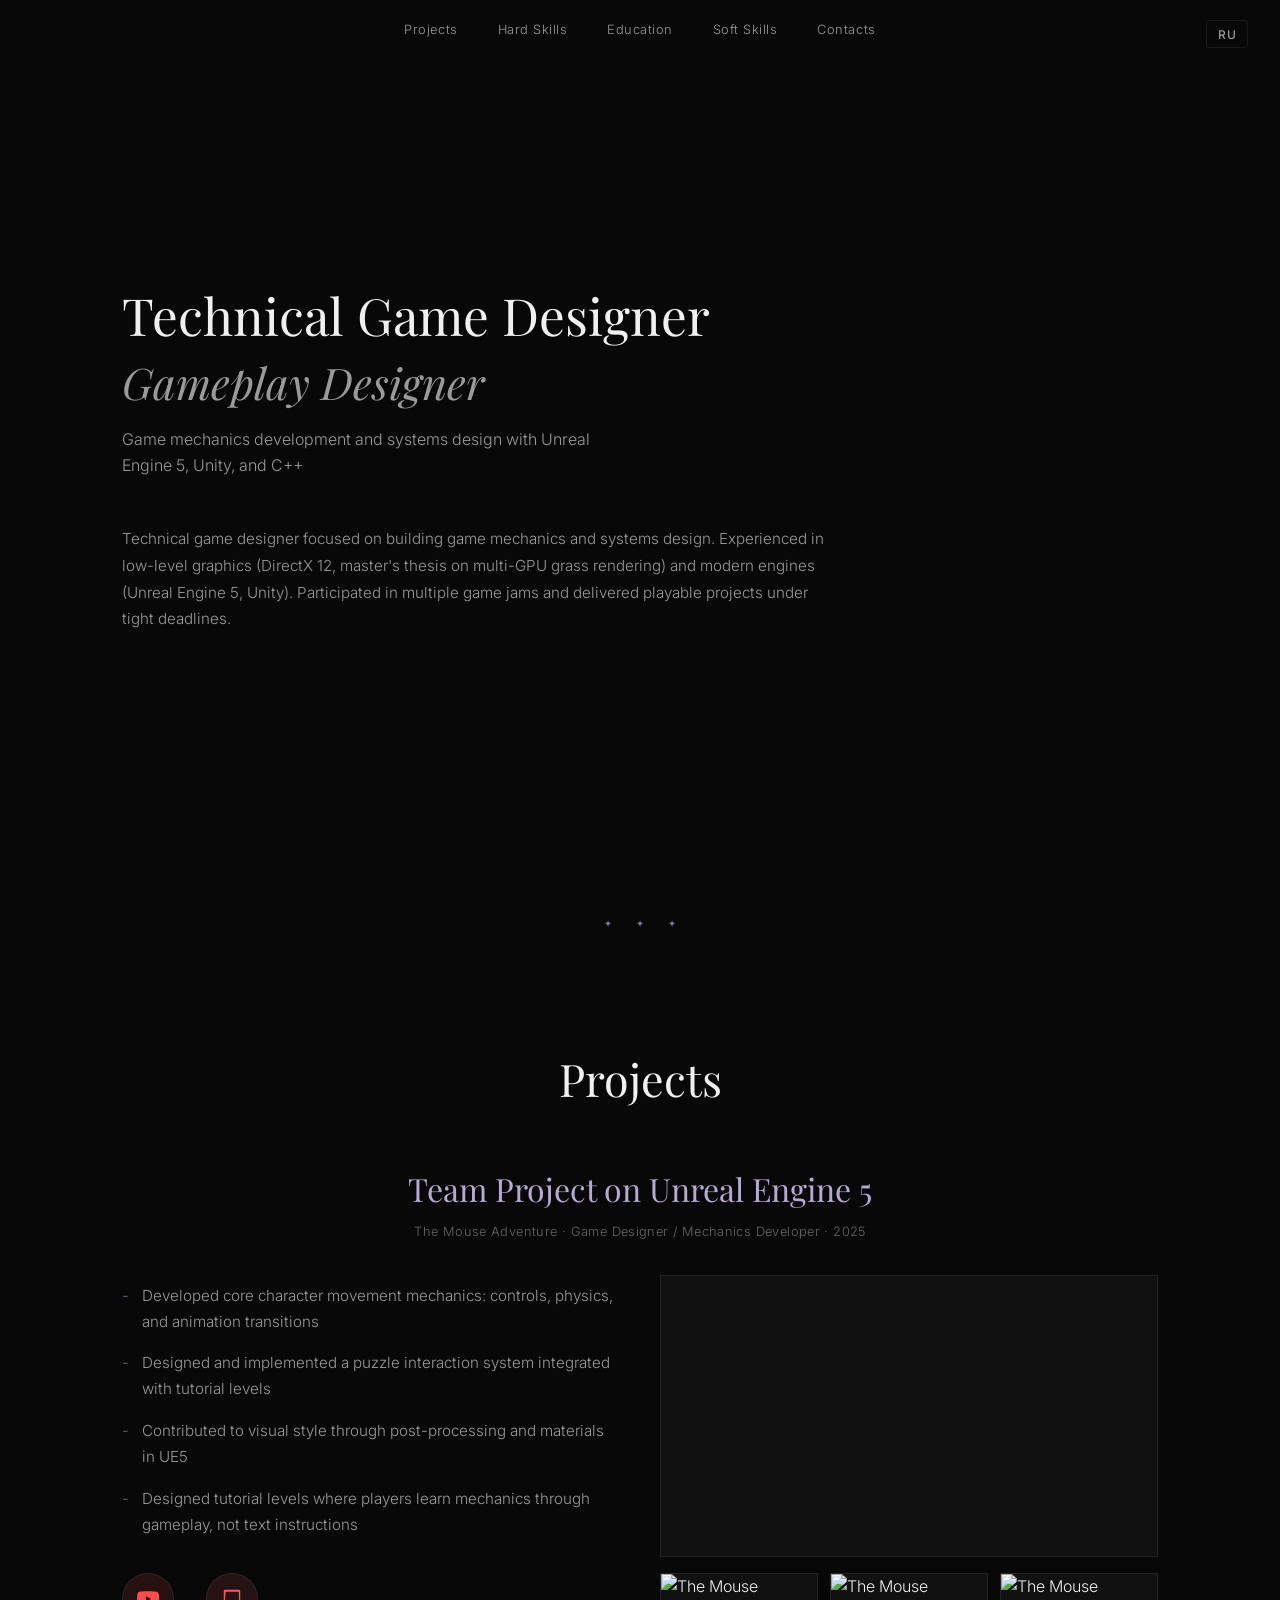
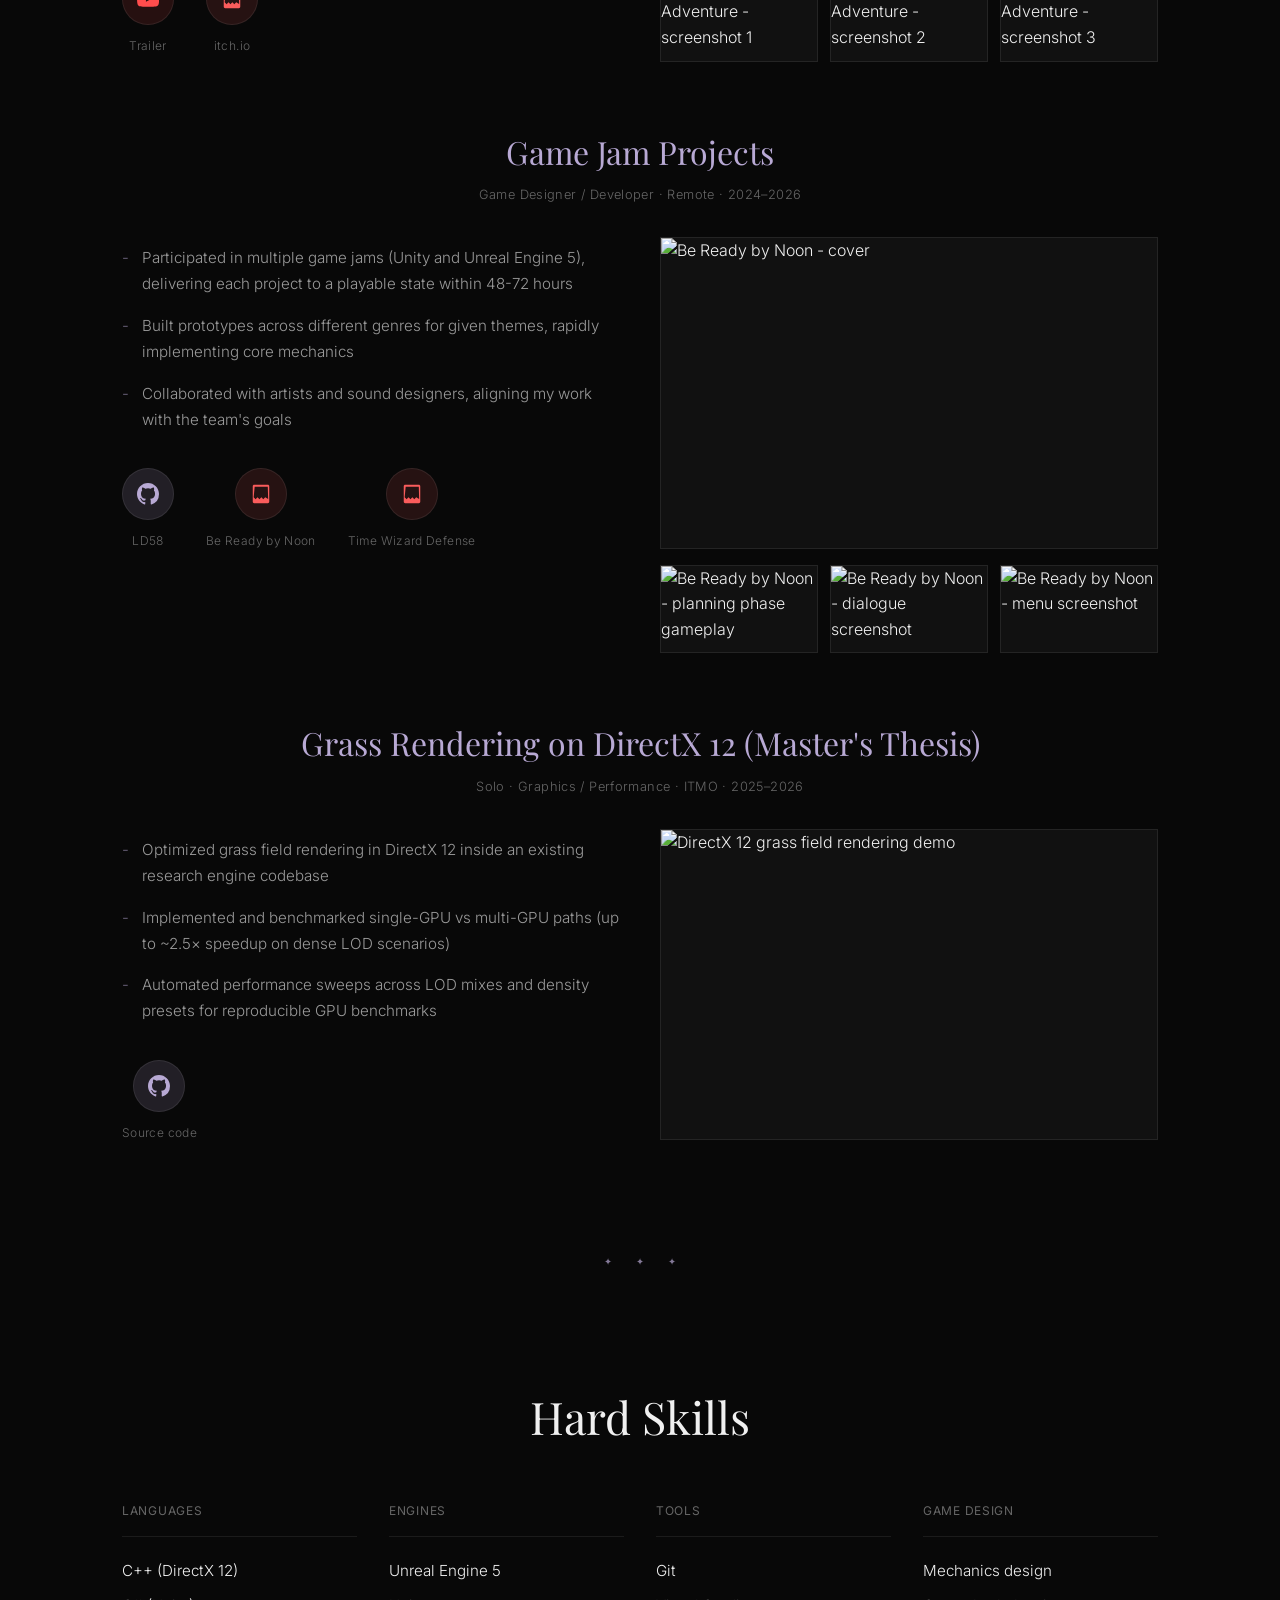
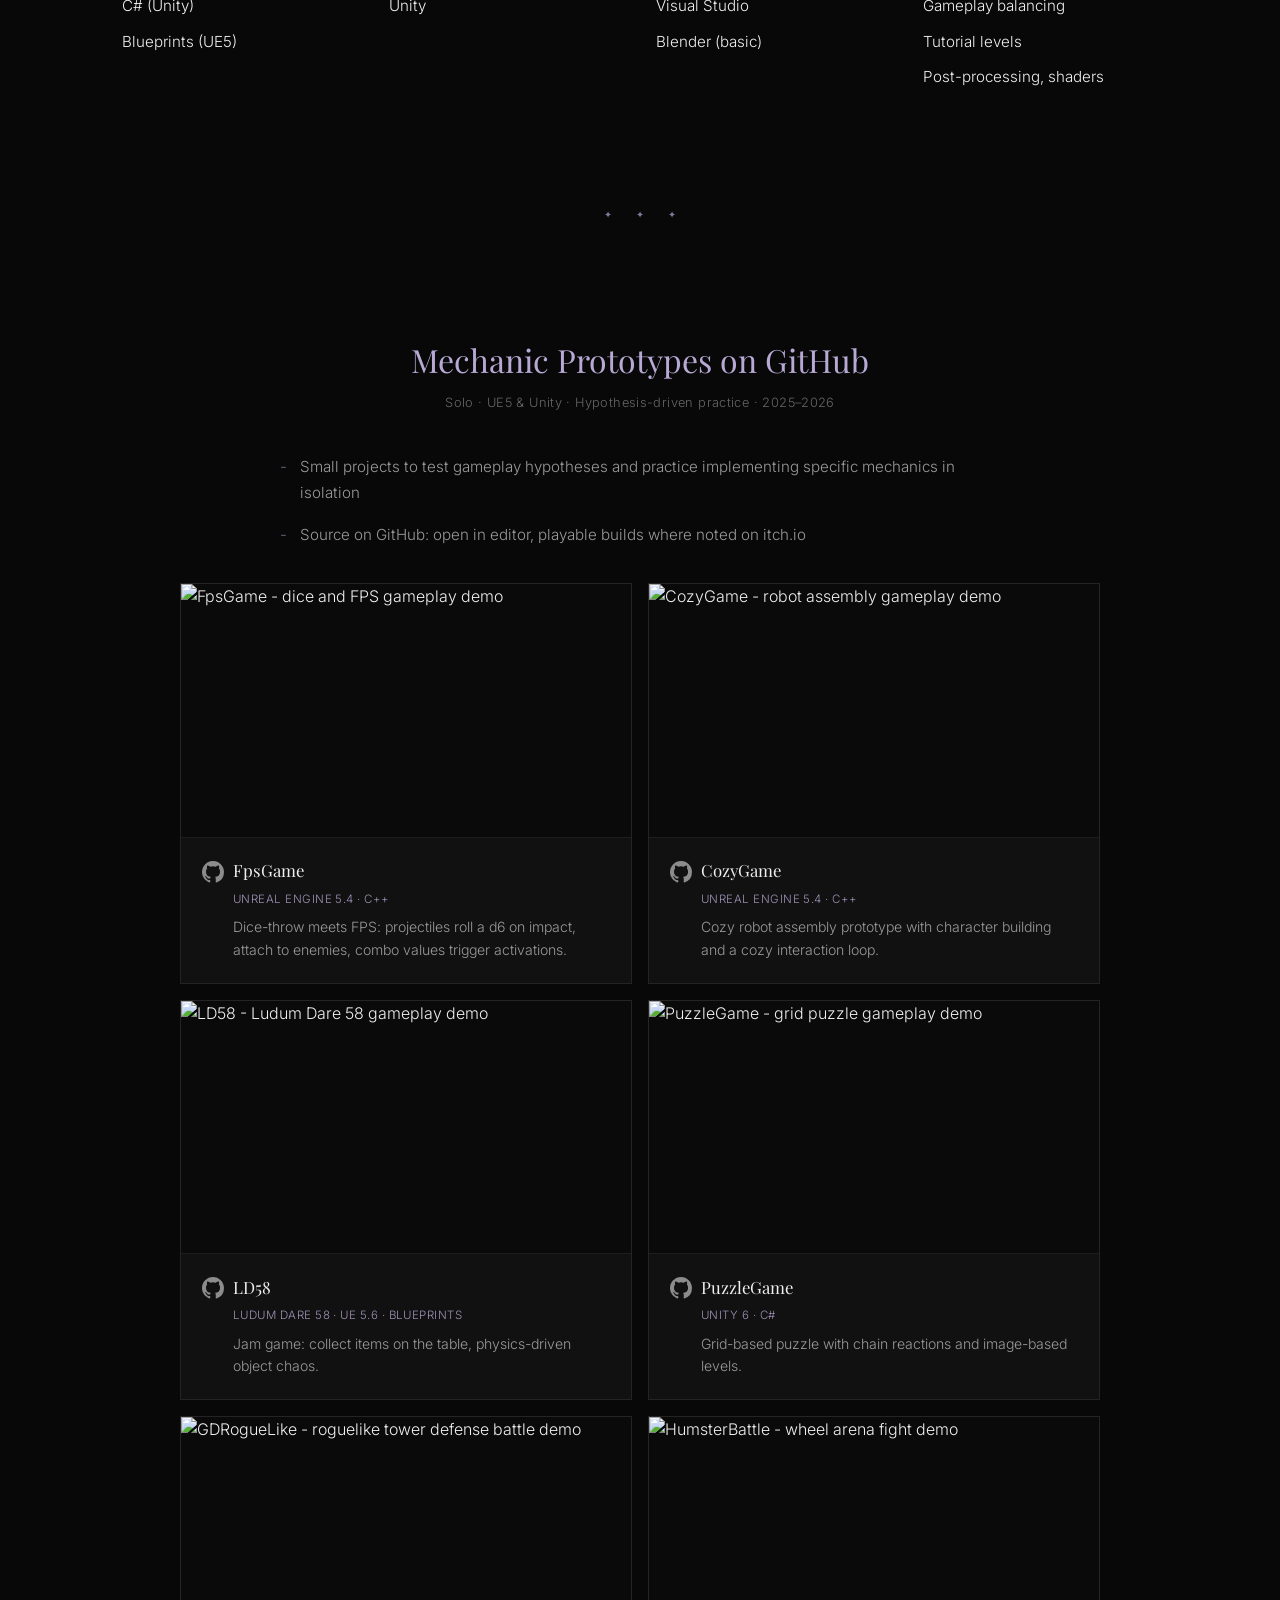
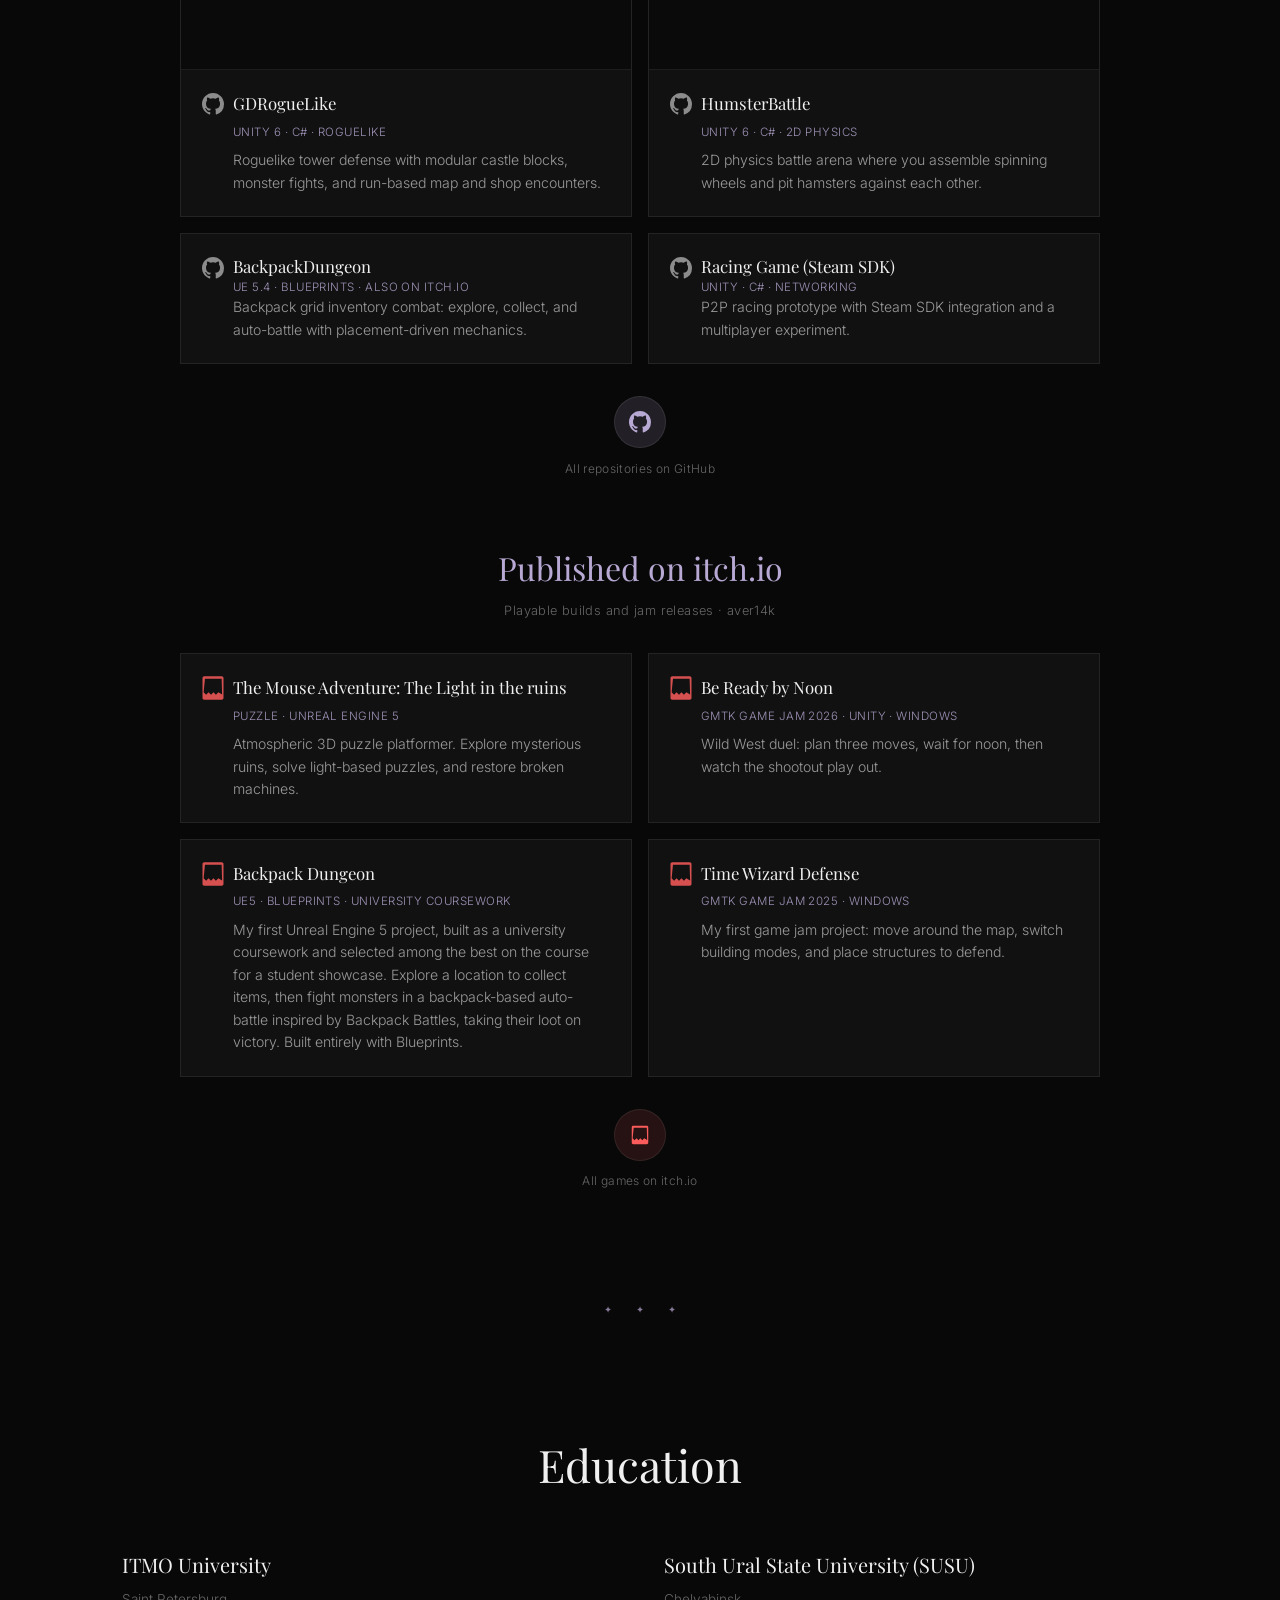
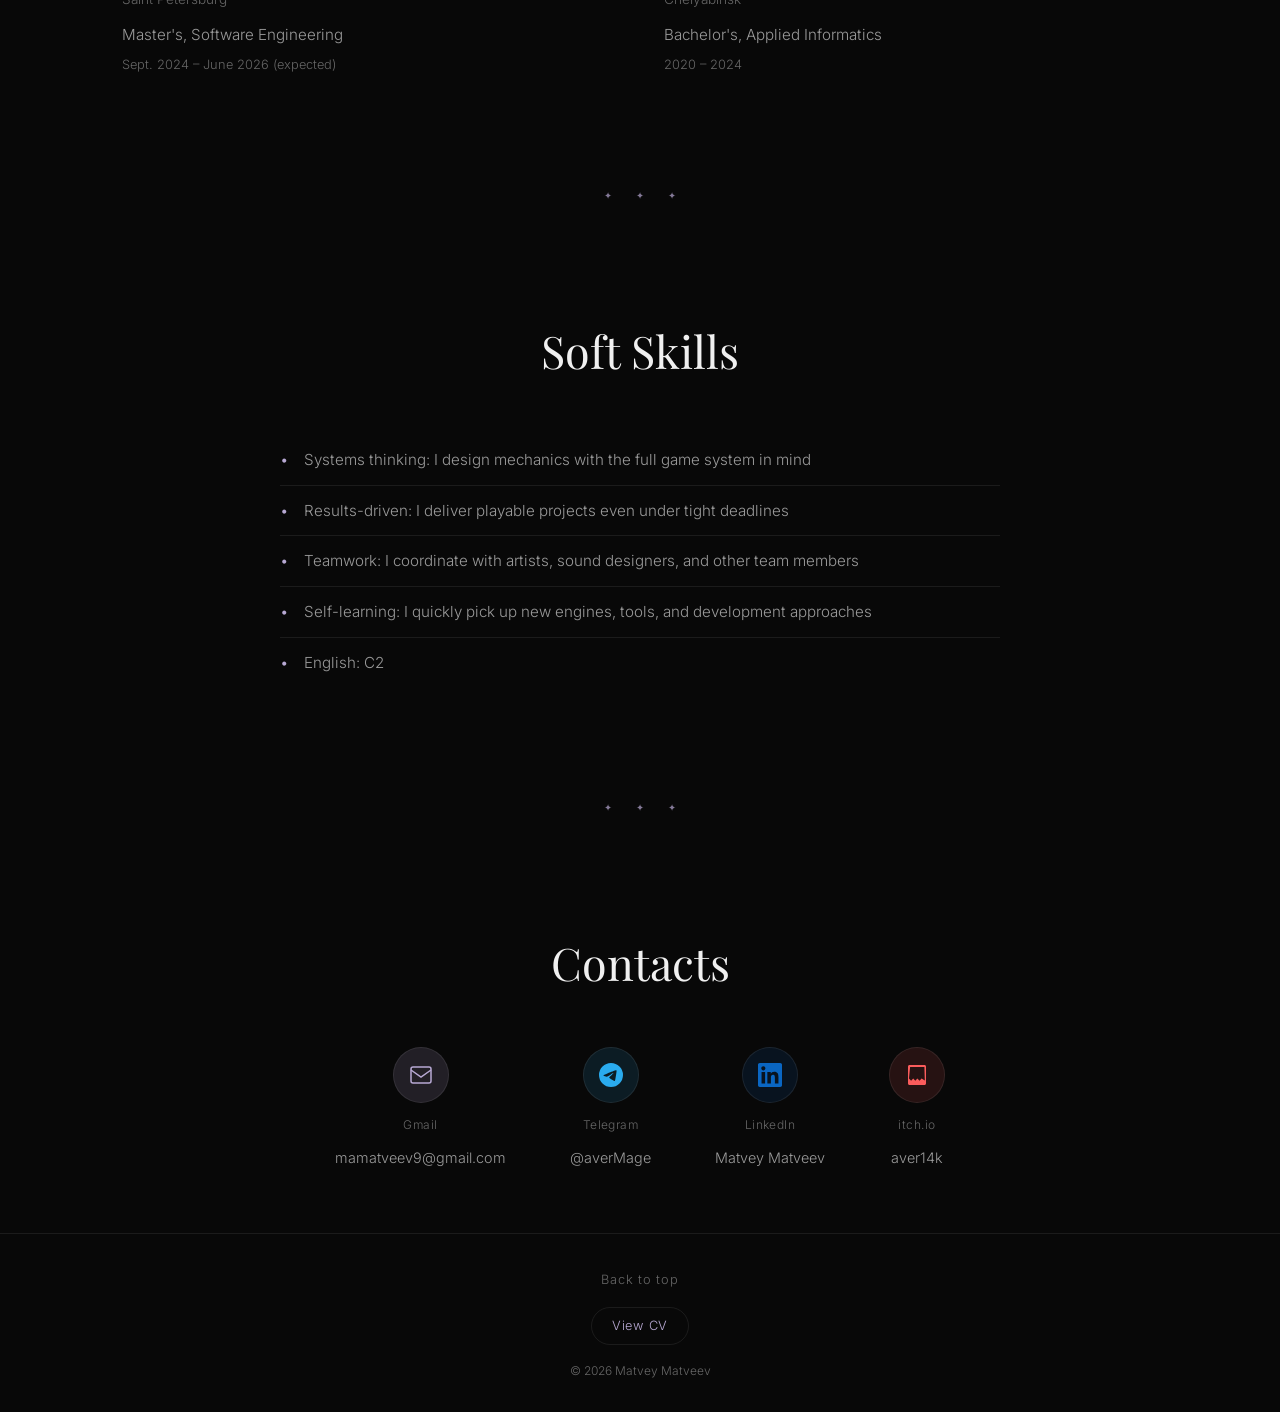
==== commit eed485bb: "fix" ====
--- a/index.html
+++ b/index.html
@@ -15,8 +15,8 @@
   <header class="header" id="top">
     <button type="button" class="lang-toggle" id="lang-toggle" aria-label="Switch to Russian">RU</button>
     <nav class="nav">
+      <a href="#projects" data-i18n-en="Projects" data-i18n-ru="Проекты">Projects</a>
       <a href="#skills" data-i18n-en="Hard Skills" data-i18n-ru="Hard Skills">Hard Skills</a>
-      <a href="#projects" data-i18n-en="Projects" data-i18n-ru="Проекты">Projects</a>
       <a href="#education" data-i18n-en="Education" data-i18n-ru="Образование">Education</a>
       <a href="#soft-skills" data-i18n-en="Soft Skills" data-i18n-ru="Soft Skills">Soft Skills</a>
       <a href="#contacts" data-i18n-en="Contacts" data-i18n-ru="Контакты">Contacts</a>
@@ -25,7 +25,6 @@
 
   <main>
     <section class="hero">
-      <div class="hero__bg-text" aria-hidden="true">GAME DESIGN</div>
       <div class="hero__inner">
         <div class="hero__content">
           <h1 class="hero__title">
@@ -34,56 +33,8 @@
           </h1>
           <p class="hero__desc" data-i18n-en="Game mechanics development and systems design with Unreal Engine 5, Unity, and C++" data-i18n-ru="Разработка игровых механик и системный дизайн на Unreal Engine 5, Unity и C++">Game mechanics development and systems design with Unreal Engine 5, Unity, and C++</p>
         </div>
-        <div class="hero__logo" aria-hidden="true">
-          <svg viewBox="0 0 120 120" fill="none" xmlns="http://www.w3.org/2000/svg">
-            <circle cx="60" cy="60" r="58" stroke="currentColor" stroke-width="2" opacity="0.3"/>
-            <path d="M38 35 L82 60 L38 85 Z" fill="currentColor" opacity="0.25"/>
-          </svg>
-        </div>
       </div>
       <p class="hero__bio" data-i18n-en="Technical game designer focused on building game mechanics and systems design. Experienced in low-level graphics (DirectX 12, master's thesis on multi-GPU grass rendering) and modern engines (Unreal Engine 5, Unity). Participated in multiple game jams and delivered playable projects under tight deadlines." data-i18n-ru="Технический геймдизайнер с фокусом на разработку игровых механик и системный дизайн. Имею опыт низкоуровневой графики (DirectX 12, диплом по multi-GPU рендеру травы) и работы с современными движками (Unreal Engine 5, Unity). Участвовал в нескольких геймджемах и доводил проекты до играбельного состояния в условиях жёстких дедлайнов.">Technical game designer focused on building game mechanics and systems design. Experienced in low-level graphics (DirectX 12, master's thesis on multi-GPU grass rendering) and modern engines (Unreal Engine 5, Unity). Participated in multiple game jams and delivered playable projects under tight deadlines.</p>
-    </section>
-
-    <div class="divider" aria-hidden="true">
-      <span>✦</span><span>✦</span><span>✦</span>
-    </div>
-
-    <section class="section" id="skills">
-      <h2 class="section__title" data-i18n-en="Hard Skills" data-i18n-ru="Hard Skills">Hard Skills</h2>
-      <div class="skills-grid">
-        <div class="skills-col">
-          <h3 class="skills-col__head" data-i18n-en="Languages" data-i18n-ru="Языки">Languages</h3>
-          <ul>
-            <li>C++ (DirectX 12)</li>
-            <li>C# (Unity)</li>
-            <li>Blueprints (UE5)</li>
-          </ul>
-        </div>
-        <div class="skills-col">
-          <h3 class="skills-col__head" data-i18n-en="Engines" data-i18n-ru="Движки">Engines</h3>
-          <ul>
-            <li>Unreal Engine 5</li>
-            <li>Unity</li>
-          </ul>
-        </div>
-        <div class="skills-col">
-          <h3 class="skills-col__head" data-i18n-en="Tools" data-i18n-ru="Инструменты">Tools</h3>
-          <ul>
-            <li>Git</li>
-            <li>Visual Studio</li>
-            <li data-i18n-en="Blender (basic)" data-i18n-ru="Blender (базово)">Blender (basic)</li>
-          </ul>
-        </div>
-        <div class="skills-col">
-          <h3 class="skills-col__head" data-i18n-en="Game Design" data-i18n-ru="Геймдизайн">Game Design</h3>
-          <ul>
-            <li data-i18n-en="Mechanics design" data-i18n-ru="Проектирование механик">Mechanics design</li>
-            <li data-i18n-en="Gameplay balancing" data-i18n-ru="Балансировка геймплея">Gameplay balancing</li>
-            <li data-i18n-en="Tutorial levels" data-i18n-ru="Обучающие уровни">Tutorial levels</li>
-            <li data-i18n-en="Post-processing, shaders" data-i18n-ru="Пост-процессинг, шейдеры">Post-processing, shaders</li>
-          </ul>
-        </div>
-      </div>
     </section>
 
     <div class="divider" aria-hidden="true">
@@ -210,7 +161,55 @@
           </div>
         </div>
       </article>
-
+    </section>
+
+    <div class="divider" aria-hidden="true">
+      <span>✦</span><span>✦</span><span>✦</span>
+    </div>
+
+    <section class="section" id="skills">
+      <h2 class="section__title" data-i18n-en="Hard Skills" data-i18n-ru="Hard Skills">Hard Skills</h2>
+      <div class="skills-grid">
+        <div class="skills-col">
+          <h3 class="skills-col__head" data-i18n-en="Languages" data-i18n-ru="Языки">Languages</h3>
+          <ul>
+            <li>C++ (DirectX 12)</li>
+            <li>C# (Unity)</li>
+            <li>Blueprints (UE5)</li>
+          </ul>
+        </div>
+        <div class="skills-col">
+          <h3 class="skills-col__head" data-i18n-en="Engines" data-i18n-ru="Движки">Engines</h3>
+          <ul>
+            <li>Unreal Engine 5</li>
+            <li>Unity</li>
+          </ul>
+        </div>
+        <div class="skills-col">
+          <h3 class="skills-col__head" data-i18n-en="Tools" data-i18n-ru="Инструменты">Tools</h3>
+          <ul>
+            <li>Git</li>
+            <li>Visual Studio</li>
+            <li data-i18n-en="Blender (basic)" data-i18n-ru="Blender (базово)">Blender (basic)</li>
+          </ul>
+        </div>
+        <div class="skills-col">
+          <h3 class="skills-col__head" data-i18n-en="Game Design" data-i18n-ru="Геймдизайн">Game Design</h3>
+          <ul>
+            <li data-i18n-en="Mechanics design" data-i18n-ru="Проектирование механик">Mechanics design</li>
+            <li data-i18n-en="Gameplay balancing" data-i18n-ru="Балансировка геймплея">Gameplay balancing</li>
+            <li data-i18n-en="Tutorial levels" data-i18n-ru="Обучающие уровни">Tutorial levels</li>
+            <li data-i18n-en="Post-processing, shaders" data-i18n-ru="Пост-процессинг, шейдеры">Post-processing, shaders</li>
+          </ul>
+        </div>
+      </div>
+    </section>
+
+    <div class="divider" aria-hidden="true">
+      <span>✦</span><span>✦</span><span>✦</span>
+    </div>
+
+    <section class="section" id="more-projects">
       <article class="project">
         <h3 class="project__title" data-i18n-en="Mechanic Prototypes on GitHub" data-i18n-ru="Прототипы механик на GitHub">Mechanic Prototypes on GitHub</h3>
         <div class="project__meta" data-i18n-en="Solo · UE5 &amp; Unity · Hypothesis-driven practice · 2025–2026" data-i18n-ru="Самостоятельно · UE5 и Unity · Проверка гипотез · 2025–2026">Solo · UE5 &amp; Unity · Hypothesis-driven practice · 2025–2026</div>
--- a/styles.css
+++ b/styles.css
@@ -110,28 +110,10 @@
   overflow: hidden;
 }
 
-.hero__bg-text {
-  position: absolute;
-  top: 50%;
-  left: 50%;
-  transform: translate(-50%, -50%);
-  font-family: var(--font-serif);
-  font-size: clamp(4rem, 14vw, 10rem);
-  font-weight: 600;
-  letter-spacing: 0.15em;
-  color: rgba(255, 255, 255, 0.03);
-  white-space: nowrap;
-  pointer-events: none;
-  user-select: none;
-}
-
 .hero__inner {
-  display: grid;
-  grid-template-columns: 1fr auto;
-  align-items: center;
-  gap: 2rem;
   position: relative;
   z-index: 1;
+  max-width: 720px;
 }
 
 .hero__title {
@@ -152,17 +134,6 @@
   font-size: 1rem;
   color: var(--text-muted);
   max-width: 480px;
-}
-
-.hero__logo {
-  width: clamp(120px, 20vw, 200px);
-  color: var(--text-dim);
-  opacity: 0.6;
-}
-
-.hero__logo svg {
-  width: 100%;
-  height: auto;
 }
 
 .hero__bio {
@@ -792,14 +763,6 @@
     font-size: 0.72rem;
   }
 
-  .hero__inner {
-    grid-template-columns: 1fr;
-  }
-
-  .hero__logo {
-    display: none;
-  }
-
   .skills-grid {
     grid-template-columns: 1fr;
     gap: 1.5rem;
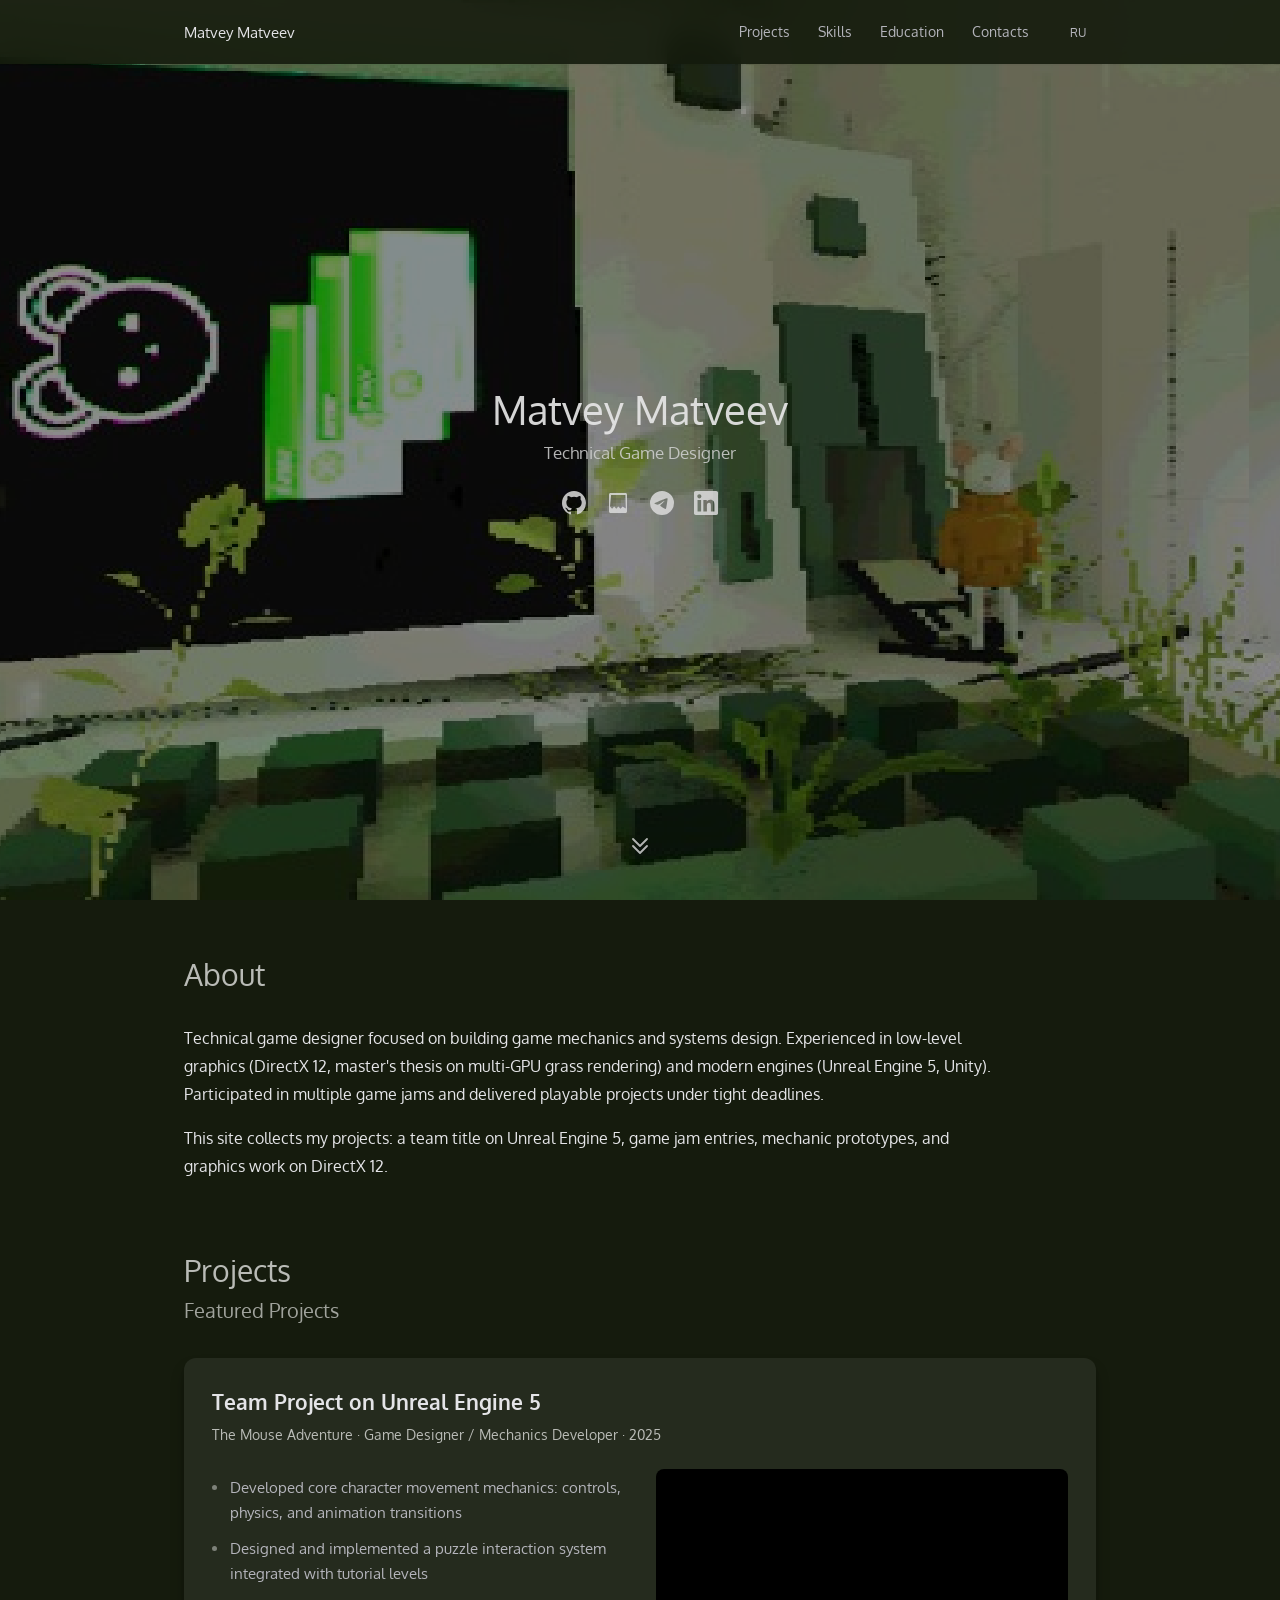
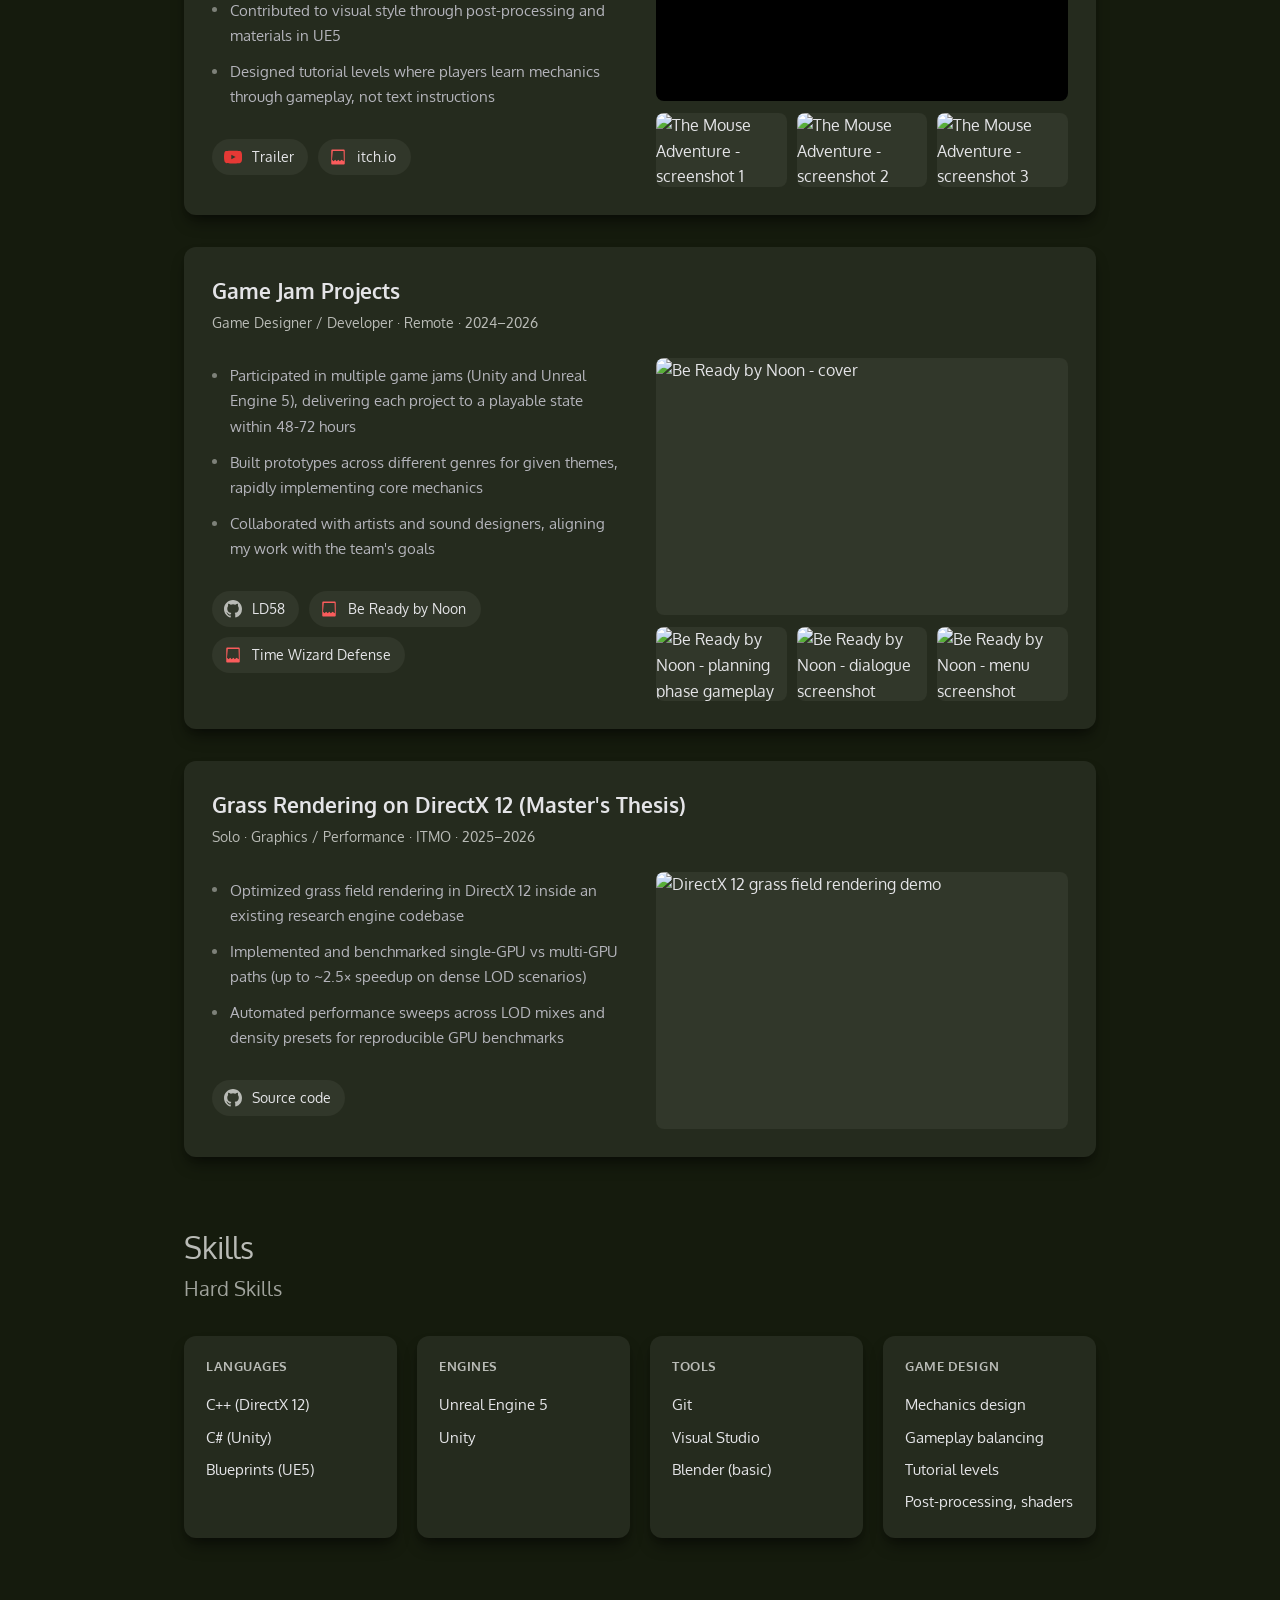
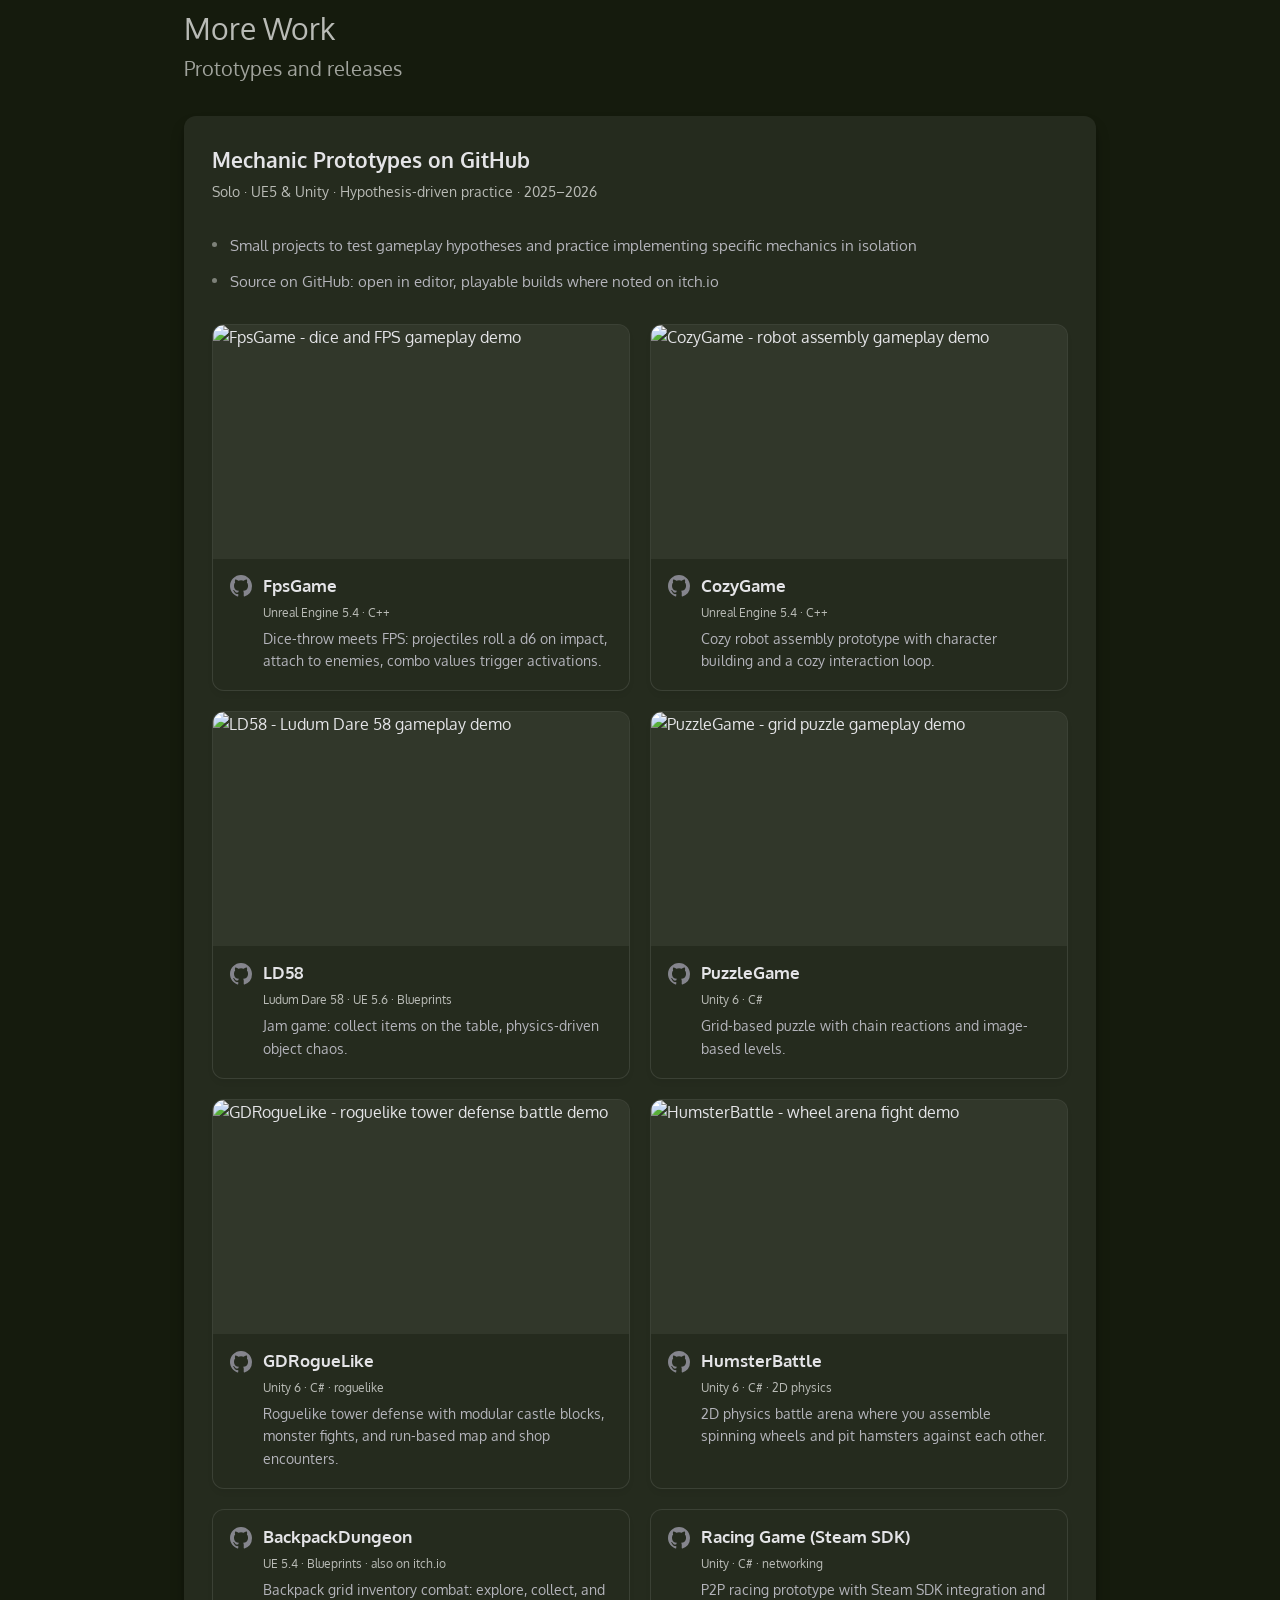
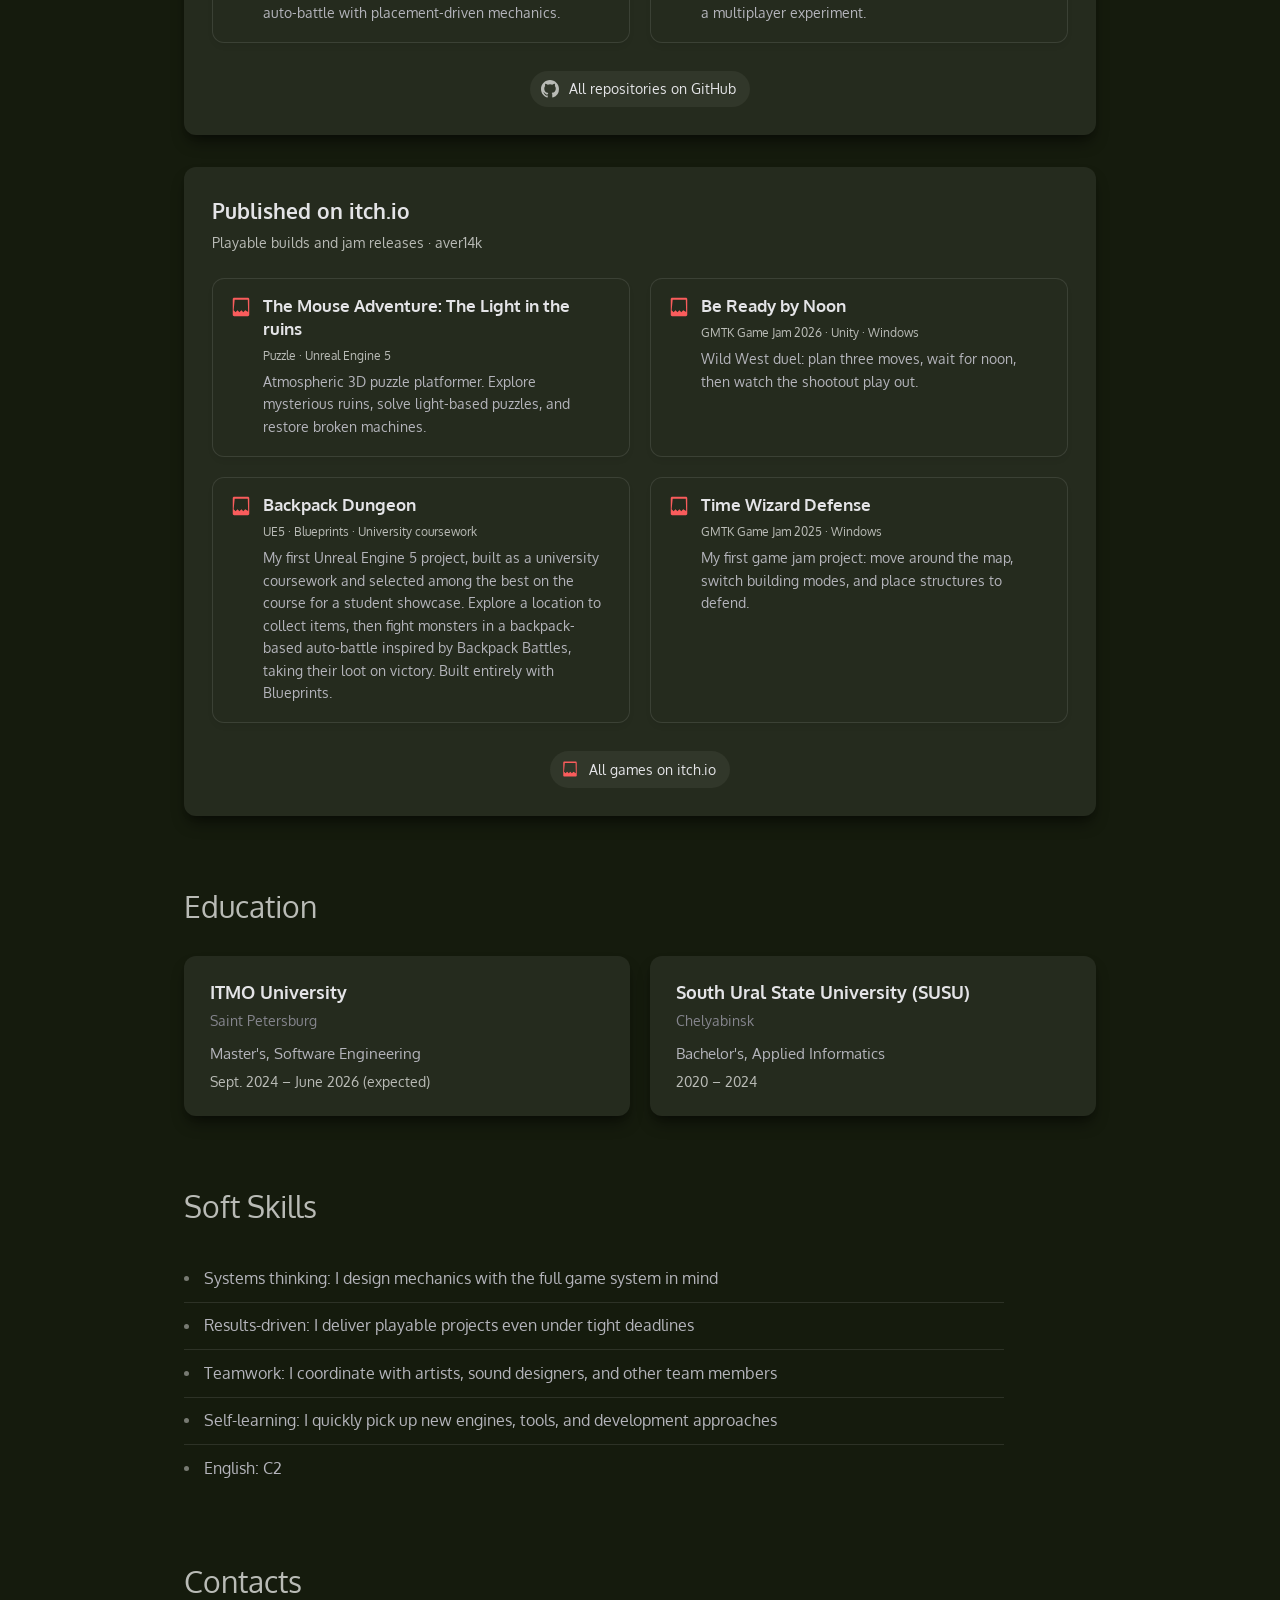
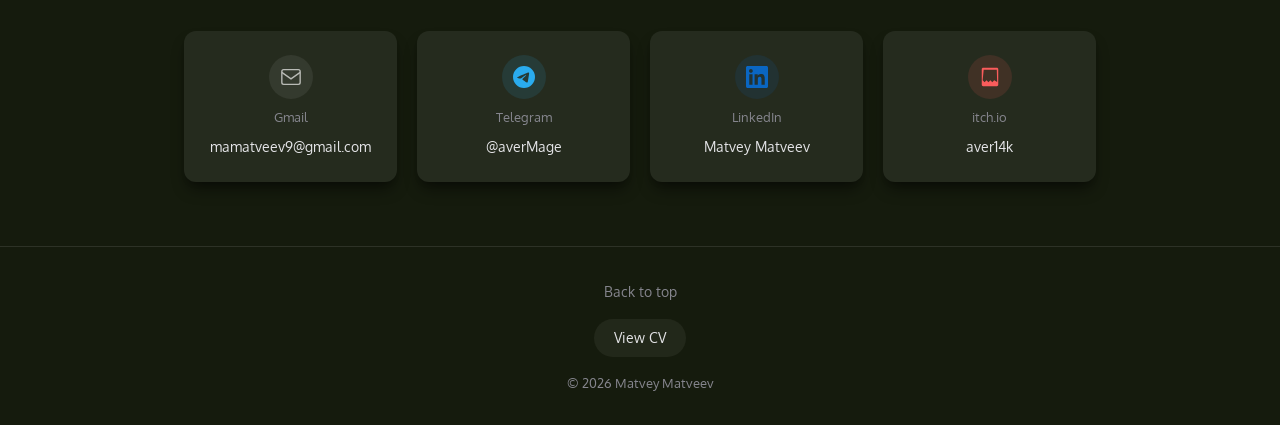
==== commit bc4a85da: "fix" ====
--- a/index.html
+++ b/index.html
@@ -8,41 +8,62 @@
   <meta name="description" content="Technical game designer focused on game mechanics, Unreal Engine 5, and Unity.">
   <link rel="preconnect" href="https://fonts.googleapis.com">
   <link rel="preconnect" href="https://fonts.gstatic.com" crossorigin>
-  <link href="https://fonts.googleapis.com/css2?family=Inter:wght@300;400;500&family=Playfair+Display:ital,wght@0,400;0,600;1,400&display=swap" rel="stylesheet">
+  <link href="https://fonts.googleapis.com/css2?family=Oxygen:wght@300;400;700&display=swap" rel="stylesheet">
   <link rel="stylesheet" href="styles.css">
 </head>
 <body>
   <header class="header" id="top">
-    <button type="button" class="lang-toggle" id="lang-toggle" aria-label="Switch to Russian">RU</button>
-    <nav class="nav">
-      <a href="#projects" data-i18n-en="Projects" data-i18n-ru="Проекты">Projects</a>
-      <a href="#skills" data-i18n-en="Hard Skills" data-i18n-ru="Hard Skills">Hard Skills</a>
-      <a href="#education" data-i18n-en="Education" data-i18n-ru="Образование">Education</a>
-      <a href="#soft-skills" data-i18n-en="Soft Skills" data-i18n-ru="Soft Skills">Soft Skills</a>
-      <a href="#contacts" data-i18n-en="Contacts" data-i18n-ru="Контакты">Contacts</a>
-    </nav>
+    <div class="header__inner">
+      <a href="#top" class="header__brand" data-i18n-en="Matvey Matveev" data-i18n-ru="Матвей Матвеев">Matvey Matveev</a>
+      <nav class="nav">
+        <a href="#projects" data-i18n-en="Projects" data-i18n-ru="Проекты">Projects</a>
+        <a href="#skills" data-i18n-en="Skills" data-i18n-ru="Навыки">Skills</a>
+        <a href="#education" data-i18n-en="Education" data-i18n-ru="Образование">Education</a>
+        <a href="#contacts" data-i18n-en="Contacts" data-i18n-ru="Контакты">Contacts</a>
+      </nav>
+      <div class="header__tools">
+        <button type="button" class="header__btn" id="lang-toggle" aria-label="Switch to Russian">RU</button>
+      </div>
+    </div>
   </header>
 
   <main>
     <section class="hero">
+      <div class="hero__bg" aria-hidden="true"></div>
       <div class="hero__inner">
-        <div class="hero__content">
-          <h1 class="hero__title">
-            <span data-i18n-en="Technical Game Designer" data-i18n-ru="Технический геймдизайнер">Technical Game Designer</span><br>
-            <span class="hero__subtitle" data-i18n-en="Gameplay Designer" data-i18n-ru="Gameplay Designer">Gameplay Designer</span>
-          </h1>
-          <p class="hero__desc" data-i18n-en="Game mechanics development and systems design with Unreal Engine 5, Unity, and C++" data-i18n-ru="Разработка игровых механик и системный дизайн на Unreal Engine 5, Unity и C++">Game mechanics development and systems design with Unreal Engine 5, Unity, and C++</p>
-        </div>
-      </div>
-      <p class="hero__bio" data-i18n-en="Technical game designer focused on building game mechanics and systems design. Experienced in low-level graphics (DirectX 12, master's thesis on multi-GPU grass rendering) and modern engines (Unreal Engine 5, Unity). Participated in multiple game jams and delivered playable projects under tight deadlines." data-i18n-ru="Технический геймдизайнер с фокусом на разработку игровых механик и системный дизайн. Имею опыт низкоуровневой графики (DirectX 12, диплом по multi-GPU рендеру травы) и работы с современными движками (Unreal Engine 5, Unity). Участвовал в нескольких геймджемах и доводил проекты до играбельного состояния в условиях жёстких дедлайнов.">Technical game designer focused on building game mechanics and systems design. Experienced in low-level graphics (DirectX 12, master's thesis on multi-GPU grass rendering) and modern engines (Unreal Engine 5, Unity). Participated in multiple game jams and delivered playable projects under tight deadlines.</p>
-    </section>
-
-    <div class="divider" aria-hidden="true">
-      <span>✦</span><span>✦</span><span>✦</span>
-    </div>
+        <h1 class="hero__name" data-i18n-en="Matvey Matveev" data-i18n-ru="Матвей Матвеев">Matvey Matveev</h1>
+        <p class="hero__role" data-i18n-en="Technical Game Designer" data-i18n-ru="Технический геймдизайнер">Technical Game Designer</p>
+        <div class="socials">
+          <a href="https://github.com/averseble" class="socials__link" target="_blank" rel="noopener noreferrer" aria-label="GitHub">
+            <svg viewBox="0 0 24 24" fill="currentColor" aria-hidden="true"><path d="M12 0C5.37 0 0 5.37 0 12c0 5.3 3.44 9.8 8.2 11.39.6.11.82-.26.82-.58 0-.29-.01-1.05-.02-2.06-3.34.73-4.04-1.61-4.04-1.61-.55-1.39-1.34-1.76-1.34-1.76-1.1-.75.08-.74.08-.74 1.22.09 1.86 1.25 1.86 1.25 1.08 1.85 2.83 1.32 3.52 1.01.11-.78.42-1.32.76-1.62-2.67-.3-5.47-1.33-5.47-5.93 0-1.31.47-2.38 1.24-3.22-.12-.3-.54-1.52.12-3.17 0 0 1.01-.32 3.3 1.23a11.5 11.5 0 016 0c2.29-1.55 3.3-1.23 3.3-1.23.66 1.65.24 2.87.12 3.17.77.84 1.24 1.91 1.24 3.22 0 4.61-2.81 5.62-5.49 5.92.43.37.81 1.1.81 2.22 0 1.6-.01 2.9-.01 3.3 0 .32.22.69.83.58A12.01 12.01 0 0024 12c0-6.63-5.37-12-12-12z"/></svg>
+          </a>
+          <a href="https://aver14k.itch.io/" class="socials__link" target="_blank" rel="noopener noreferrer" aria-label="itch.io">
+            <svg viewBox="0 0 24 24" fill="currentColor" aria-hidden="true"><path d="M4.5 2C3.67 2 3 2.67 3 3.5v17c0 .83.67 1.5 1.5 1.5h15c.83 0 1.5-.67 1.5-1.5v-17c0-.83-.67-1.5-1.5-1.5h-15zm1.1 2h13.8l.4 13.5-3.2-1.9-2.1 2.2-2.1-2.2-2.1 2.2-2.1-2.2-2.1 2.2-2.1-2.2L5.1 4z"/></svg>
+          </a>
+          <a href="https://t.me/averMage" class="socials__link" target="_blank" rel="noopener noreferrer" aria-label="Telegram">
+            <svg viewBox="0 0 24 24" fill="currentColor" aria-hidden="true"><path d="M11.944 0A12 12 0 0 0 0 12a12 12 0 0 0 12 12 12 12 0 0 0 12-12A12 12 0 0 0 12 0a12 12 0 0 0-.056 0zm4.962 7.224c.1-.002.321.023.465.14a.506.506 0 0 1 .171.325c.016.093.036.306.02.472-.18 1.898-.962 6.502-1.36 8.627-.168.9-.499 1.201-.82 1.23-.696.065-1.225-.46-1.9-.902-1.056-.693-1.653-1.124-2.678-1.8-1.185-.78-.417-1.21.258-1.91.177-.184 3.247-2.977 3.307-3.23.007-.032.014-.15-.056-.212s-.174-.041-.249-.024c-.106.024-1.793 1.14-5.061 3.345-.48.33-.913.49-1.302.48-.428-.008-1.252-.241-1.865-.44-.752-.245-1.349-.374-1.297-.789.027-.216.325-.437.893-.663 3.498-1.524 5.83-2.529 6.998-3.014 3.332-1.386 4.025-1.627 4.476-1.635z"/></svg>
+          </a>
+          <a href="https://www.linkedin.com/in/matveev-matvei/" class="socials__link" target="_blank" rel="noopener noreferrer" aria-label="LinkedIn">
+            <svg viewBox="0 0 24 24" fill="currentColor" aria-hidden="true"><path d="M20.447 20.452h-3.554v-5.569c0-1.328-.027-3.037-1.852-3.037-1.853 0-2.136 1.445-2.136 2.939v5.667H9.351V9h3.414v1.561h.046c.477-.9 1.637-1.85 3.37-1.85 3.601 0 4.267 2.37 4.267 5.455v6.286zM5.337 7.433c-1.144 0-2.063-.926-2.063-2.065 0-1.138.92-2.063 2.063-2.063 1.14 0 2.064.925 2.064 2.063 0 1.139-.925 2.065-2.064 2.065zm1.782 13.019H3.555V9h3.564v11.452zM22.225 0H1.771C.792 0 0 .774 0 1.729v20.542C0 23.227.792 24 1.771 24h20.451C23.2 24 24 23.227 24 22.271V1.729C24 .774 23.2 0 22.222 0h.003z"/></svg>
+          </a>
+        </div>
+      </div>
+      <a href="#about" class="hero__scroll" aria-label="Scroll down" data-i18n-aria-en="Scroll down" data-i18n-aria-ru="Прокрутить вниз">
+        <svg viewBox="0 0 24 24" fill="none" stroke="currentColor" stroke-width="1.6" stroke-linecap="round" stroke-linejoin="round" aria-hidden="true"><path d="M6 6l6 6 6-6M6 12l6 6 6-6"/></svg>
+      </a>
+    </section>
+
+    <section class="section" id="about">
+      <h2 class="section__title" data-i18n-en="About" data-i18n-ru="Обо мне">About</h2>
+      <div class="about">
+        <p data-i18n-en="Technical game designer focused on building game mechanics and systems design. Experienced in low-level graphics (DirectX 12, master's thesis on multi-GPU grass rendering) and modern engines (Unreal Engine 5, Unity). Participated in multiple game jams and delivered playable projects under tight deadlines." data-i18n-ru="Технический геймдизайнер с фокусом на разработку игровых механик и системный дизайн. Имею опыт низкоуровневой графики (DirectX 12, диплом по multi-GPU рендеру травы) и работы с современными движками (Unreal Engine 5, Unity). Участвовал в нескольких геймджемах и доводил проекты до играбельного состояния в условиях жёстких дедлайнов.">Technical game designer focused on building game mechanics and systems design. Experienced in low-level graphics (DirectX 12, master's thesis on multi-GPU grass rendering) and modern engines (Unreal Engine 5, Unity). Participated in multiple game jams and delivered playable projects under tight deadlines.</p>
+        <p data-i18n-en="This site collects my projects: a team title on Unreal Engine 5, game jam entries, mechanic prototypes, and graphics work on DirectX 12." data-i18n-ru="Здесь собраны мои проекты: командная игра на Unreal Engine 5, джем-проекты, прототипы механик и графика на DirectX 12.">This site collects my projects: a team title on Unreal Engine 5, game jam entries, mechanic prototypes, and graphics work on DirectX 12.</p>
+      </div>
+    </section>
 
     <section class="section" id="projects">
       <h2 class="section__title" data-i18n-en="Projects" data-i18n-ru="Проекты">Projects</h2>
+      <p class="section__subtitle" data-i18n-en="Featured Projects" data-i18n-ru="Основные проекты">Featured Projects</p>
 
       <article class="project project--featured">
         <h3 class="project__title" data-i18n-en="Team Project on Unreal Engine 5" data-i18n-ru="Командный проект на Unreal Engine 5">Team Project on Unreal Engine 5</h3>
@@ -163,12 +184,9 @@
       </article>
     </section>
 
-    <div class="divider" aria-hidden="true">
-      <span>✦</span><span>✦</span><span>✦</span>
-    </div>
-
     <section class="section" id="skills">
-      <h2 class="section__title" data-i18n-en="Hard Skills" data-i18n-ru="Hard Skills">Hard Skills</h2>
+      <h2 class="section__title" data-i18n-en="Skills" data-i18n-ru="Навыки">Skills</h2>
+      <p class="section__subtitle" data-i18n-en="Hard Skills" data-i18n-ru="Hard Skills">Hard Skills</p>
       <div class="skills-grid">
         <div class="skills-col">
           <h3 class="skills-col__head" data-i18n-en="Languages" data-i18n-ru="Языки">Languages</h3>
@@ -205,11 +223,9 @@
       </div>
     </section>
 
-    <div class="divider" aria-hidden="true">
-      <span>✦</span><span>✦</span><span>✦</span>
-    </div>
-
     <section class="section" id="more-projects">
+      <h2 class="section__title" data-i18n-en="More Work" data-i18n-ru="Другие работы">More Work</h2>
+      <p class="section__subtitle" data-i18n-en="Prototypes and releases" data-i18n-ru="Прототипы и релизы">Prototypes and releases</p>
       <article class="project">
         <h3 class="project__title" data-i18n-en="Mechanic Prototypes on GitHub" data-i18n-ru="Прототипы механик на GitHub">Mechanic Prototypes on GitHub</h3>
         <div class="project__meta" data-i18n-en="Solo · UE5 &amp; Unity · Hypothesis-driven practice · 2025–2026" data-i18n-ru="Самостоятельно · UE5 и Unity · Проверка гипотез · 2025–2026">Solo · UE5 &amp; Unity · Hypothesis-driven practice · 2025–2026</div>
@@ -373,10 +389,6 @@
       </article>
     </section>
 
-    <div class="divider" aria-hidden="true">
-      <span>✦</span><span>✦</span><span>✦</span>
-    </div>
-
     <section class="section" id="education">
       <h2 class="section__title" data-i18n-en="Education" data-i18n-ru="Образование">Education</h2>
       <div class="education">
@@ -394,10 +406,6 @@
         </div>
       </div>
     </section>
-
-    <div class="divider" aria-hidden="true">
-      <span>✦</span><span>✦</span><span>✦</span>
-    </div>
 
     <section class="section" id="soft-skills">
       <h2 class="section__title" data-i18n-en="Soft Skills" data-i18n-ru="Soft Skills">Soft Skills</h2>
@@ -409,10 +417,6 @@
         <li data-i18n-en="English: C2" data-i18n-ru="Английский язык: C2">English: C2</li>
       </ul>
     </section>
-
-    <div class="divider" aria-hidden="true">
-      <span>✦</span><span>✦</span><span>✦</span>
-    </div>
 
     <section class="section section--contacts" id="contacts">
       <h2 class="section__title" data-i18n-en="Contacts" data-i18n-ru="Контакты">Contacts</h2>
--- a/styles.css
+++ b/styles.css
@@ -7,32 +7,37 @@
 }
 
 :root {
-  --bg: #080808;
-  --bg-elevated: #111111;
-  --text: #f0f0f0;
-  --text-muted: #9a9a9a;
-  --text-dim: #666666;
-  --accent: #b8a9d4;
-  --accent-soft: rgba(184, 169, 212, 0.15);
-  --border: rgba(255, 255, 255, 0.08);
-  --font-serif: "Playfair Display", Georgia, serif;
-  --font-sans: "Inter", system-ui, sans-serif;
-  --max-width: 1100px;
-  --section-pad: clamp(3rem, 8vw, 6rem);
+  --bg: #151b0d;
+  --bg-rgb: 21, 27, 13;
+  --surface: #252b1e;
+  --theme: #b9bbb6;
+  --theme-rgb: 185, 187, 182;
+  --text: #e4e4e7;
+  --text-muted: #b4b4bb;
+  --text-dim: #85858d;
+  --border: rgba(255, 255, 255, 0.1);
+  --shadow: 0 10px 15px -3px rgba(0, 0, 0, 0.45), 0 4px 6px -4px rgba(0, 0, 0, 0.3);
+  --shadow-hover: 0 20px 25px -5px rgba(0, 0, 0, 0.55), 0 8px 10px -6px rgba(0, 0, 0, 0.35);
+  --font: "Oxygen", system-ui, sans-serif;
+  --max-width: 960px;
+  --header-h: 64px;
+  --radius: 12px;
 }
 
 html {
   scroll-behavior: smooth;
+  scroll-padding-top: var(--header-h);
 }
 
 body {
   background: var(--bg);
   color: var(--text);
-  font-family: var(--font-sans);
-  font-weight: 300;
+  font-family: var(--font);
+  font-weight: 400;
   font-size: 16px;
   line-height: 1.6;
   -webkit-font-smoothing: antialiased;
+  transition: background-color 0.3s, color 0.3s;
 }
 
 a {
@@ -52,110 +57,159 @@
   left: 0;
   right: 0;
   z-index: 100;
-  padding: 1.25rem 2rem;
-  background: linear-gradient(to bottom, var(--bg) 60%, transparent);
-}
-
-.lang-toggle {
-  position: absolute;
-  top: 1.25rem;
-  right: 2rem;
-  font-family: var(--font-sans);
+  height: var(--header-h);
+  background: rgba(var(--bg-rgb), 0.9);
+  backdrop-filter: blur(12px);
+  -webkit-backdrop-filter: blur(12px);
+  box-shadow: 0 1px 2px rgba(0, 0, 0, 0.05);
+}
+
+.header__inner {
+  max-width: var(--max-width);
+  height: 100%;
+  margin: 0 auto;
+  padding: 0 1.5rem;
+  display: flex;
+  align-items: center;
+  gap: 2rem;
+}
+
+.header__brand {
+  font-size: 0.95rem;
+  color: var(--text);
+  margin-right: auto;
+  white-space: nowrap;
+}
+
+.nav {
+  display: flex;
+  gap: 1.75rem;
+}
+
+.nav a {
+  font-size: 0.875rem;
+  color: var(--text-muted);
+  transition: color 0.2s;
+}
+
+.nav a:hover {
+  color: var(--text);
+}
+
+.header__tools {
+  display: flex;
+  align-items: center;
+  gap: 0.5rem;
+}
+
+.header__btn {
+  height: 32px;
+  min-width: 32px;
+  padding: 0 0.5rem;
+  display: inline-flex;
+  align-items: center;
+  justify-content: center;
+  font-family: var(--font);
   font-size: 0.75rem;
-  font-weight: 500;
-  letter-spacing: 0.08em;
+  letter-spacing: 0.06em;
   color: var(--text-muted);
   background: transparent;
-  border: 1px solid var(--border);
-  border-radius: 4px;
-  padding: 0.35rem 0.65rem;
+  border: 1px solid transparent;
+  border-radius: 8px;
   cursor: pointer;
-  transition: color 0.2s, border-color 0.2s;
-}
-
-.lang-toggle:hover {
-  color: var(--text);
-  border-color: rgba(184, 169, 212, 0.4);
-}
-
-.nav {
-  display: flex;
-  justify-content: center;
-  flex-wrap: wrap;
-  gap: 1.5rem 2.5rem;
-}
-
-.nav a {
-  font-size: 0.8rem;
-  letter-spacing: 0.04em;
-  color: var(--text-muted);
-  transition: color 0.2s;
-}
-
-.nav a:hover {
-  color: var(--text);
+  transition: color 0.2s, background 0.2s, border-color 0.2s;
+}
+
+.header__btn:hover {
+  color: var(--text);
+  background: rgba(var(--theme-rgb), 0.1);
 }
 
 /* Hero */
 
 .hero {
   position: relative;
-  min-height: 100vh;
-  display: flex;
-  flex-direction: column;
+  height: 100vh;
+  min-height: 520px;
+  display: flex;
+  align-items: center;
   justify-content: center;
-  padding: 7rem 2rem var(--section-pad);
-  max-width: var(--max-width);
-  margin: 0 auto;
   overflow: hidden;
+  background: #111;
+}
+
+.hero__bg {
+  position: absolute;
+  inset: 0;
+  background: url("images/hero.jpg") center / cover no-repeat;
+  image-rendering: pixelated;
+  filter: brightness(0.55);
 }
 
 .hero__inner {
   position: relative;
   z-index: 1;
-  max-width: 720px;
-}
-
-.hero__title {
-  font-family: var(--font-serif);
-  font-size: clamp(2rem, 5vw, 3.2rem);
+  text-align: center;
+  padding: 0 1.5rem;
+}
+
+.hero__name {
+  font-size: clamp(2rem, 4vw, 2.5rem);
   font-weight: 400;
-  line-height: 1.25;
-  margin-bottom: 1rem;
-}
-
-.hero__subtitle {
-  font-style: italic;
-  color: var(--text-muted);
-  font-size: 0.85em;
-}
-
-.hero__desc {
-  font-size: 1rem;
-  color: var(--text-muted);
-  max-width: 480px;
-}
-
-.hero__bio {
-  margin-top: 3rem;
-  max-width: 720px;
-  color: var(--text-muted);
-  font-size: 0.95rem;
-  line-height: 1.75;
-  position: relative;
+  color: rgba(230, 230, 230, 0.92);
+  line-height: 1.2;
+}
+
+.hero__role {
+  margin-top: 0.4rem;
+  font-size: 1.05rem;
+  color: rgba(210, 210, 210, 0.85);
+}
+
+.socials {
+  display: flex;
+  justify-content: center;
+  gap: 1.25rem;
+  margin-top: 1.5rem;
+}
+
+.socials__link {
+  width: 24px;
+  height: 24px;
+  color: rgba(220, 220, 220, 0.85);
+  transition: color 0.2s, transform 0.2s;
+}
+
+.socials__link:hover {
+  color: #fff;
+  transform: translateY(-2px);
+}
+
+.socials__link svg {
+  width: 100%;
+  height: 100%;
+}
+
+.hero__scroll {
+  position: absolute;
+  bottom: 2.5rem;
+  left: 50%;
   z-index: 1;
-}
-
-/* Divider */
-
-.divider {
-  display: flex;
-  justify-content: center;
-  gap: 1.5rem;
-  padding: 1rem 0;
-  color: var(--accent);
-  font-size: 0.6rem;
-  opacity: 0.7;
+  width: 28px;
+  height: 28px;
+  margin-left: -14px;
+  color: rgba(220, 220, 220, 0.8);
+  animation: hero-bounce 2s ease-in-out infinite;
+}
+
+.hero__scroll svg {
+  width: 100%;
+  height: 100%;
+}
+
+@keyframes hero-bounce {
+  0%, 100% { transform: translateY(0); }
+  50% { transform: translateY(6px); }
 }
 
 /* Sections */
@@ -163,47 +217,51 @@
 .section {
   max-width: var(--max-width);
   margin: 0 auto;
-  padding: var(--section-pad) 2rem;
+  padding: 3.5rem 1.5rem 1rem;
 }
 
 .section__title {
-  font-family: var(--font-serif);
-  font-size: clamp(2rem, 4vw, 2.8rem);
+  font-size: 1.875rem;
   font-weight: 400;
-  text-align: center;
-  margin-bottom: 3rem;
-  color: var(--text);
-}
-
-/* Skills Grid */
-
-.skills-grid {
-  display: grid;
-  grid-template-columns: repeat(4, 1fr);
-  gap: 2rem;
-}
-
-.skills-col__head {
-  font-size: 0.75rem;
-  font-weight: 400;
-  letter-spacing: 0.06em;
-  text-transform: uppercase;
-  color: var(--text-dim);
-  padding-bottom: 1rem;
-  margin-bottom: 1rem;
-  border-bottom: 1px solid var(--border);
-}
-
-.skills-col li {
-  font-size: 0.95rem;
-  padding: 0.35rem 0;
-  color: var(--text);
+  color: var(--theme);
+  line-height: 1.2;
+  margin-bottom: 0.4rem;
+}
+
+.section__subtitle {
+  font-size: 1.25rem;
+  color: var(--theme);
+  opacity: 0.85;
+  margin-bottom: 2rem;
+}
+
+.section__title + :not(.section__subtitle) {
+  margin-top: 2rem;
+}
+
+/* About */
+
+.about {
+  max-width: 820px;
+}
+
+.about p {
+  color: var(--text);
+  line-height: 1.75;
+}
+
+.about p + p {
+  margin-top: 1rem;
 }
 
 /* Projects */
 
 .project {
-  margin-bottom: 4rem;
+  background: var(--surface);
+  border-radius: var(--radius);
+  box-shadow: var(--shadow);
+  padding: 1.75rem;
+  margin-bottom: 2rem;
 }
 
 .project:last-child {
@@ -211,262 +269,110 @@
 }
 
 .project__title {
-  font-family: var(--font-serif);
-  font-size: clamp(1.5rem, 3vw, 2rem);
-  font-weight: 400;
-  color: var(--accent);
-  text-align: center;
-  margin-bottom: 0.5rem;
+  font-size: 1.3rem;
+  font-weight: 700;
+  color: var(--text);
+  margin-bottom: 0.25rem;
 }
 
 .project__meta {
-  text-align: center;
-  font-size: 0.8rem;
-  color: var(--text-dim);
-  letter-spacing: 0.03em;
-  margin-bottom: 2rem;
+  font-size: 0.85rem;
+  color: var(--theme);
+  margin-bottom: 1.5rem;
 }
 
 .project__grid {
   display: grid;
   grid-template-columns: 1fr 1fr;
-  gap: 2.5rem;
+  gap: 2rem;
   align-items: start;
 }
 
 .project__body--full {
-  max-width: 920px;
-  margin: 0 auto 1.75rem;
+  margin-bottom: 1.5rem;
 }
 
 .project__media {
   display: flex;
   flex-direction: column;
-  gap: 1rem;
+  gap: 0.75rem;
+}
+
+.project__list li {
+  position: relative;
+  padding: 0.35rem 0 0.35rem 1.1rem;
+  color: var(--text-muted);
+  font-size: 0.95rem;
+  line-height: 1.65;
+}
+
+.project__list li::before {
+  content: "";
+  position: absolute;
+  left: 0;
+  top: 0.95rem;
+  width: 5px;
+  height: 5px;
+  border-radius: 50%;
+  background: var(--theme);
+  opacity: 0.6;
 }
 
 .project__links {
   display: flex;
   flex-wrap: wrap;
-  gap: 1.5rem 2rem;
+  gap: 0.6rem;
+  margin-top: 1.5rem;
+}
+
+.project__links--center {
+  justify-content: center;
   margin-top: 1.75rem;
 }
 
 .project-link {
-  display: flex;
-  flex-direction: column;
-  align-items: center;
-  gap: 0.65rem;
-  font-size: 0.75rem;
-  color: var(--text-dim);
-  letter-spacing: 0.03em;
-  transition: color 0.2s, transform 0.2s;
+  display: inline-flex;
+  align-items: center;
+  gap: 0.5rem;
+  padding: 0.45rem 0.9rem 0.45rem 0.6rem;
+  font-size: 0.85rem;
+  color: var(--text);
+  background: rgba(var(--theme-rgb), 0.08);
+  border-radius: 999px;
+  transition: background 0.2s, transform 0.2s;
 }
 
 .project-link:hover {
-  color: var(--text);
-  transform: translateY(-2px);
+  background: rgba(var(--theme-rgb), 0.16);
+  transform: translateY(-1px);
 }
 
 .project-link__icon {
-  width: 52px;
-  height: 52px;
-  border-radius: 50%;
-  border: 1px solid var(--border);
-  display: flex;
-  align-items: center;
-  justify-content: center;
-  background: var(--accent-soft);
-  color: var(--accent);
-}
-
-.project-link__icon svg {
   width: 22px;
   height: 22px;
+  display: inline-flex;
+  align-items: center;
+  justify-content: center;
+  color: var(--theme);
+}
+
+.project-link__icon svg {
+  width: 18px;
+  height: 18px;
 }
 
 .project-link__icon--youtube {
-  color: #ff4d4d;
-  background: rgba(255, 77, 77, 0.12);
+  color: #e53935;
 }
 
 .project-link__icon--itch {
   color: #fa5c5c;
-  background: rgba(250, 92, 92, 0.12);
-}
-
-.project__links--center {
-  justify-content: center;
-  margin-top: 2rem;
-}
-
-.itch-grid {
-  display: grid;
-  grid-template-columns: repeat(2, 1fr);
-  gap: 1rem;
-  max-width: 920px;
-  margin: 0 auto;
-}
-
-.itch-card {
-  position: relative;
-  display: flex;
-  flex-direction: column;
-  gap: 0.5rem;
-  padding: 1.35rem 1.5rem 1.35rem 3.25rem;
-  border: 1px solid var(--border);
-  background: var(--bg-elevated);
-  transition: border-color 0.2s, transform 0.2s, background 0.2s;
-}
-
-.itch-card:hover {
-  border-color: rgba(250, 92, 92, 0.45);
-  background: rgba(250, 92, 92, 0.04);
-  transform: translateY(-2px);
-}
-
-.itch-card__badge {
-  position: absolute;
-  top: 1.25rem;
-  left: 1.15rem;
-  width: 28px;
-  height: 28px;
-  color: #fa5c5c;
-  opacity: 0.85;
-}
-
-.itch-card__badge svg {
-  width: 100%;
-  height: 100%;
-}
-
-.itch-card__title {
-  font-family: var(--font-serif);
-  font-size: 1.05rem;
-  font-weight: 400;
-  line-height: 1.35;
-  color: var(--text);
-}
-
-.itch-card__tags {
-  font-size: 0.72rem;
-  letter-spacing: 0.04em;
-  text-transform: uppercase;
-  color: var(--accent);
-  opacity: 0.85;
-}
-
-.itch-card__desc {
-  font-size: 0.88rem;
-  line-height: 1.6;
-  color: var(--text-muted);
-}
-
-.repo-grid {
-  display: grid;
-  grid-template-columns: repeat(2, 1fr);
-  gap: 1rem;
-  max-width: 920px;
-  margin: 0 auto;
-}
-
-.repo-card {
-  position: relative;
-  display: flex;
-  flex-direction: column;
-  gap: 0;
-  padding: 0;
-  overflow: hidden;
-  border: 1px solid var(--border);
-  background: var(--bg-elevated);
-  transition: border-color 0.2s, transform 0.2s, background 0.2s;
-}
-
-.repo-card:hover {
-  border-color: rgba(184, 169, 212, 0.45);
-  background: var(--accent-soft);
-  transform: translateY(-2px);
-}
-
-.repo-card__media {
-  aspect-ratio: 16 / 9;
-  overflow: hidden;
-  background: #0a0a0a;
-  border-bottom: 1px solid var(--border);
-}
-
-.repo-card__media img {
-  width: 100%;
-  height: 100%;
-  object-fit: cover;
-  object-position: center;
-  display: block;
-}
-
-.repo-card__body {
-  position: relative;
-  display: flex;
-  flex-direction: column;
-  gap: 0.5rem;
-  padding: 1.35rem 1.5rem 1.35rem 3.25rem;
-}
-
-.repo-card--compact {
-  position: relative;
-  padding: 1.35rem 1.5rem 1.35rem 3.25rem;
-}
-
-.repo-card__badge {
-  position: absolute;
-  top: 1.25rem;
-  left: 1.15rem;
-  display: inline-flex;
-  align-items: center;
-  justify-content: center;
-  width: 28px;
-  height: 28px;
-  min-width: 28px;
-  min-height: 28px;
-  color: var(--text-muted);
-  opacity: 0.9;
-  pointer-events: none;
-}
-
-.repo-card__badge svg {
-  width: 22px;
-  height: 22px;
-  max-width: 22px;
-  max-height: 22px;
-  display: block;
-  flex-shrink: 0;
-}
-
-.repo-card__title {
-  font-family: var(--font-serif);
-  font-size: 1.05rem;
-  font-weight: 400;
-  line-height: 1.35;
-  color: var(--text);
-}
-
-.repo-card__tags {
-  font-size: 0.72rem;
-  letter-spacing: 0.04em;
-  text-transform: uppercase;
-  color: var(--accent);
-  opacity: 0.85;
-}
-
-.repo-card__desc {
-  font-size: 0.88rem;
-  line-height: 1.6;
-  color: var(--text-muted);
 }
 
 .project__gallery {
   display: grid;
   grid-template-columns: repeat(2, 1fr);
-  gap: 0.75rem;
+  gap: 0.6rem;
 }
 
 .project__gallery--compact {
@@ -481,14 +387,9 @@
   width: 100%;
   aspect-ratio: 16 / 10;
   object-fit: cover;
-  border: 1px solid var(--border);
-  background: var(--bg-elevated);
-  transition: border-color 0.2s, opacity 0.2s;
-}
-
-.project__gallery img:hover {
-  border-color: rgba(184, 169, 212, 0.35);
-  opacity: 0.92;
+  display: block;
+  border-radius: 8px;
+  background: rgba(var(--theme-rgb), 0.08);
 }
 
 .project__gallery--compact img {
@@ -497,11 +398,11 @@
 
 .video-wrapper {
   position: relative;
-  display: block;
   width: 100%;
   padding-bottom: 56.25%;
-  background: var(--bg-elevated);
-  border: 1px solid var(--border);
+  border-radius: 8px;
+  overflow: hidden;
+  background: #000;
 }
 
 .video-wrapper iframe {
@@ -512,30 +413,131 @@
   border: 0;
 }
 
-.project__list {
-  max-width: 720px;
-  margin: 0 auto;
-}
-
-.project--featured .project__list {
-  max-width: none;
-  margin: 0;
-}
-
-.project__list li {
+/* Cards (GitHub repos, itch.io) */
+
+.repo-grid,
+.itch-grid {
+  display: grid;
+  grid-template-columns: repeat(2, 1fr);
+  gap: 1.25rem;
+}
+
+.repo-card,
+.itch-card {
   position: relative;
-  padding: 0.5rem 0 0.5rem 1.25rem;
+  display: flex;
+  flex-direction: column;
+  overflow: hidden;
+  background: var(--surface);
+  border: 1px solid var(--border);
+  border-radius: var(--radius);
+  box-shadow: 0 4px 6px -1px rgba(0, 0, 0, 0.06);
+  transition: transform 0.2s, box-shadow 0.2s;
+}
+
+.repo-card:hover,
+.itch-card:hover {
+  transform: translateY(-3px);
+  box-shadow: var(--shadow-hover);
+}
+
+.repo-card__media {
+  aspect-ratio: 16 / 9;
+  overflow: hidden;
+  background: rgba(var(--theme-rgb), 0.08);
+}
+
+.repo-card__media img {
+  width: 100%;
+  height: 100%;
+  object-fit: cover;
+  display: block;
+}
+
+.repo-card__body,
+.repo-card--compact,
+.itch-card {
+  gap: 0.35rem;
+  padding: 1rem 1.25rem 1.1rem 3.1rem;
+}
+
+.repo-card__body {
+  position: relative;
+  display: flex;
+  flex-direction: column;
+}
+
+.repo-card__badge,
+.itch-card__badge {
+  position: absolute;
+  top: 1.05rem;
+  left: 1.05rem;
+  width: 22px;
+  height: 22px;
+  color: var(--text-dim);
+  pointer-events: none;
+}
+
+.itch-card__badge {
+  color: #fa5c5c;
+}
+
+.repo-card__badge svg,
+.itch-card__badge svg {
+  width: 100%;
+  height: 100%;
+  display: block;
+}
+
+.repo-card__title,
+.itch-card__title {
+  font-size: 1.05rem;
+  font-weight: 700;
+  line-height: 1.35;
+  color: var(--text);
+}
+
+.repo-card__tags,
+.itch-card__tags {
+  font-size: 0.75rem;
+  color: var(--theme);
+}
+
+.repo-card__desc,
+.itch-card__desc {
+  font-size: 0.88rem;
+  line-height: 1.6;
   color: var(--text-muted);
+}
+
+/* Skills */
+
+.skills-grid {
+  display: grid;
+  grid-template-columns: repeat(4, 1fr);
+  gap: 1.25rem;
+}
+
+.skills-col {
+  background: var(--surface);
+  border-radius: var(--radius);
+  box-shadow: var(--shadow);
+  padding: 1.25rem 1.4rem;
+}
+
+.skills-col__head {
+  font-size: 0.8rem;
+  font-weight: 700;
+  letter-spacing: 0.04em;
+  text-transform: uppercase;
+  color: var(--theme);
+  margin-bottom: 0.75rem;
+}
+
+.skills-col li {
   font-size: 0.95rem;
-  line-height: 1.7;
-}
-
-.project__list li::before {
-  content: "-";
-  position: absolute;
-  left: 0;
-  color: var(--accent);
-  opacity: 0.6;
+  padding: 0.25rem 0;
+  color: var(--text);
 }
 
 /* Education */
@@ -543,45 +545,49 @@
 .education {
   display: grid;
   grid-template-columns: repeat(2, 1fr);
-  gap: 3rem;
+  gap: 1.25rem;
+}
+
+.education__item {
+  background: var(--surface);
+  border-radius: var(--radius);
+  box-shadow: var(--shadow);
+  padding: 1.4rem 1.6rem;
 }
 
 .education__school {
-  font-family: var(--font-serif);
-  font-size: 1.25rem;
-  font-weight: 400;
-  margin-bottom: 0.5rem;
+  font-size: 1.1rem;
+  font-weight: 700;
+  margin-bottom: 0.25rem;
 }
 
 .education__place {
   font-size: 0.85rem;
   color: var(--text-dim);
-  margin-bottom: 0.75rem;
+  margin-bottom: 0.6rem;
 }
 
 .education__degree {
   font-size: 0.95rem;
   color: var(--text-muted);
-  margin-bottom: 0.5rem;
+  margin-bottom: 0.35rem;
 }
 
 .education__dates {
-  font-size: 0.8rem;
-  color: var(--text-dim);
+  font-size: 0.85rem;
+  color: var(--theme);
 }
 
 /* Soft Skills */
 
 .soft-list {
-  max-width: 720px;
-  margin: 0 auto;
+  max-width: 820px;
 }
 
 .soft-list li {
   position: relative;
-  padding: 0.75rem 0 0.75rem 1.5rem;
+  padding: 0.6rem 0 0.6rem 1.25rem;
   color: var(--text-muted);
-  font-size: 0.95rem;
   line-height: 1.7;
   border-bottom: 1px solid var(--border);
 }
@@ -591,10 +597,15 @@
 }
 
 .soft-list li::before {
-  content: "•";
+  content: "";
   position: absolute;
   left: 0;
-  color: var(--accent);
+  top: 1.3rem;
+  width: 5px;
+  height: 5px;
+  border-radius: 50%;
+  background: var(--theme);
+  opacity: 0.6;
 }
 
 /* Contacts */
@@ -604,40 +615,43 @@
 }
 
 .contacts {
-  display: flex;
-  justify-content: center;
-  gap: 4rem;
-  flex-wrap: wrap;
+  display: grid;
+  grid-template-columns: repeat(4, 1fr);
+  gap: 1.25rem;
 }
 
 .contact-link {
   display: flex;
   flex-direction: column;
   align-items: center;
-  gap: 0.75rem;
-  transition: transform 0.2s, opacity 0.2s;
+  gap: 0.5rem;
+  padding: 1.5rem 1rem;
+  background: var(--surface);
+  border-radius: var(--radius);
+  box-shadow: var(--shadow);
+  text-align: center;
+  transition: transform 0.2s, box-shadow 0.2s;
 }
 
 .contact-link:hover {
   transform: translateY(-3px);
-  opacity: 0.85;
+  box-shadow: var(--shadow-hover);
 }
 
 .contact-link__icon {
-  width: 56px;
-  height: 56px;
+  width: 44px;
+  height: 44px;
   border-radius: 50%;
-  border: 1px solid var(--border);
   display: flex;
   align-items: center;
   justify-content: center;
-  background: var(--accent-soft);
-  color: var(--accent);
+  background: rgba(var(--theme-rgb), 0.1);
+  color: var(--theme);
 }
 
 .contact-link__icon svg {
-  width: 24px;
-  height: 24px;
+  width: 22px;
+  height: 22px;
 }
 
 .contact-link__icon--itch {
@@ -656,119 +670,93 @@
 }
 
 .contact-link__label {
-  font-size: 0.75rem;
+  font-size: 0.8rem;
   color: var(--text-dim);
-  letter-spacing: 0.04em;
 }
 
 .contact-link__value {
-  font-size: 0.9rem;
-  color: var(--text-muted);
+  font-size: 0.88rem;
+  color: var(--text);
+  word-break: break-word;
 }
 
 /* Footer */
 
 .footer {
   text-align: center;
-  padding: 2rem;
+  padding: 2rem 1.5rem;
   border-top: 1px solid var(--border);
 }
 
 .back-to-top {
   display: inline-block;
+  font-size: 0.85rem;
+  color: var(--text-dim);
+  margin-bottom: 1rem;
+  transition: color 0.2s;
+}
+
+.back-to-top:hover {
+  color: var(--text);
+}
+
+.footer__links {
+  margin-bottom: 1rem;
+}
+
+.footer__cv {
+  display: inline-flex;
+  align-items: center;
+  font-size: 0.85rem;
+  color: var(--text);
+  background: rgba(var(--theme-rgb), 0.08);
+  border-radius: 999px;
+  padding: 0.5rem 1.25rem;
+  transition: background 0.2s;
+}
+
+.footer__cv:hover {
+  background: rgba(var(--theme-rgb), 0.16);
+}
+
+.footer__copy {
   font-size: 0.8rem;
   color: var(--text-dim);
-  letter-spacing: 0.06em;
-  margin-bottom: 1rem;
-  transition: color 0.2s;
-}
-
-.back-to-top:hover {
-  color: var(--text);
-}
-
-.footer__links {
-  margin-bottom: 1rem;
-}
-
-.footer__cv {
-  display: inline-flex;
-  align-items: center;
-  gap: 0.5rem;
-  font-size: 0.8rem;
-  letter-spacing: 0.06em;
-  color: var(--accent);
-  border: 1px solid var(--border);
-  border-radius: 999px;
-  padding: 0.5rem 1.25rem;
-  transition: color 0.2s, border-color 0.2s, background 0.2s;
-}
-
-.footer__cv:hover {
-  color: var(--text);
-  border-color: var(--accent);
-  background: var(--accent-soft);
-}
-
-.footer__copy {
-  font-size: 0.75rem;
-  color: var(--text-dim);
 }
 
 /* Responsive */
 
 @media (max-width: 900px) {
-  .skills-grid {
+  .project__grid,
+  .repo-grid,
+  .itch-grid,
+  .education {
+    grid-template-columns: 1fr;
+  }
+
+  .skills-grid,
+  .contacts {
     grid-template-columns: repeat(2, 1fr);
   }
 
-  .project__grid {
+  .project__gallery--compact {
+    grid-template-columns: repeat(3, 1fr);
+  }
+}
+
+@media (max-width: 720px) {
+  .nav {
+    display: none;
+  }
+
+  .project {
+    padding: 1.25rem;
+  }
+}
+
+@media (max-width: 480px) {
+  .skills-grid,
+  .contacts {
     grid-template-columns: 1fr;
   }
-
-  .project__gallery--compact {
-    grid-template-columns: repeat(2, 1fr);
-  }
-
-  .education {
-    grid-template-columns: 1fr;
-    gap: 2.5rem;
-  }
-
-  .itch-grid {
-    grid-template-columns: 1fr;
-  }
-
-  .repo-grid {
-    grid-template-columns: 1fr;
-  }
-}
-
-@media (max-width: 600px) {
-  .header {
-    padding: 1rem;
-    padding-top: 3rem;
-  }
-
-  .lang-toggle {
-    top: 0.75rem;
-    right: 1rem;
-  }
-
-  .nav {
-    gap: 1rem 1.5rem;
-  }
-
-  .nav a {
-    font-size: 0.72rem;
-  }
-
-  .skills-grid {
-    grid-template-columns: 1fr;
-    gap: 1.5rem;
-  }
-
-  .contacts {
-    gap: 2.5rem;
-  }
-}
+}
